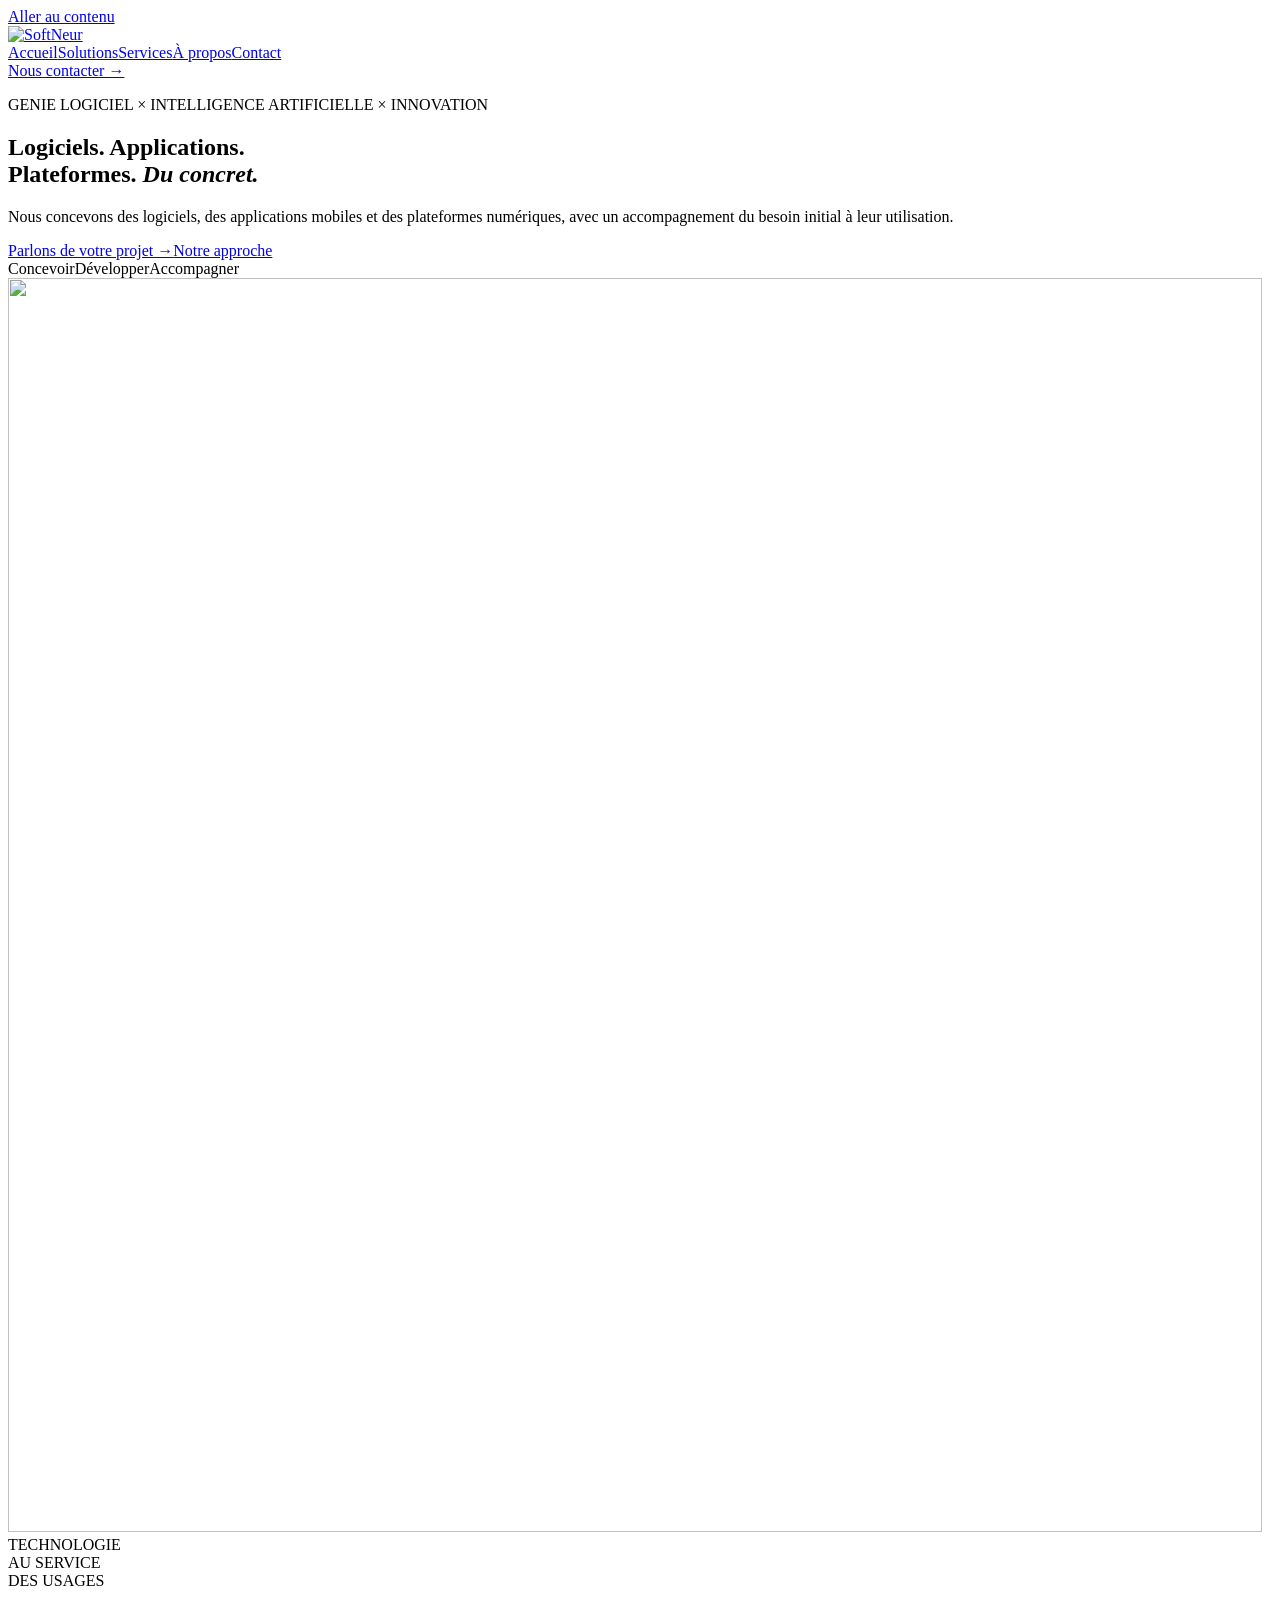
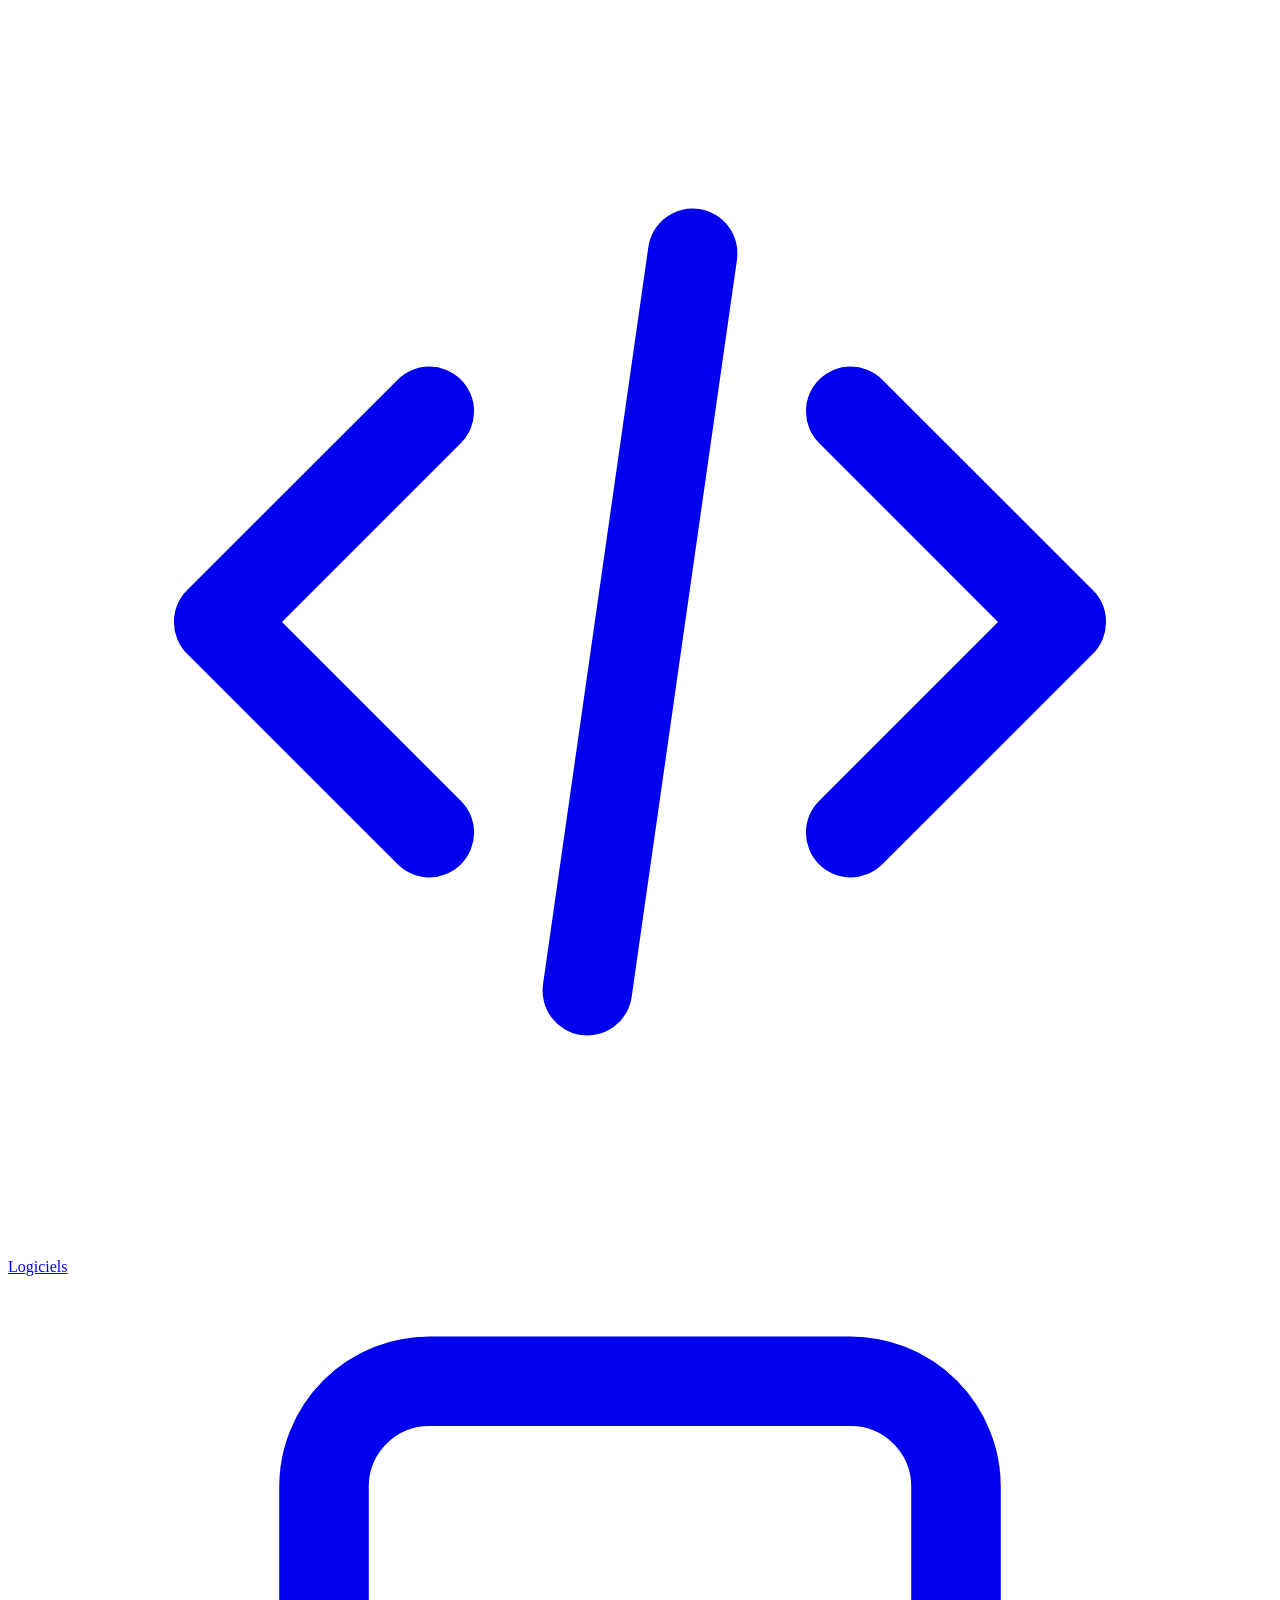
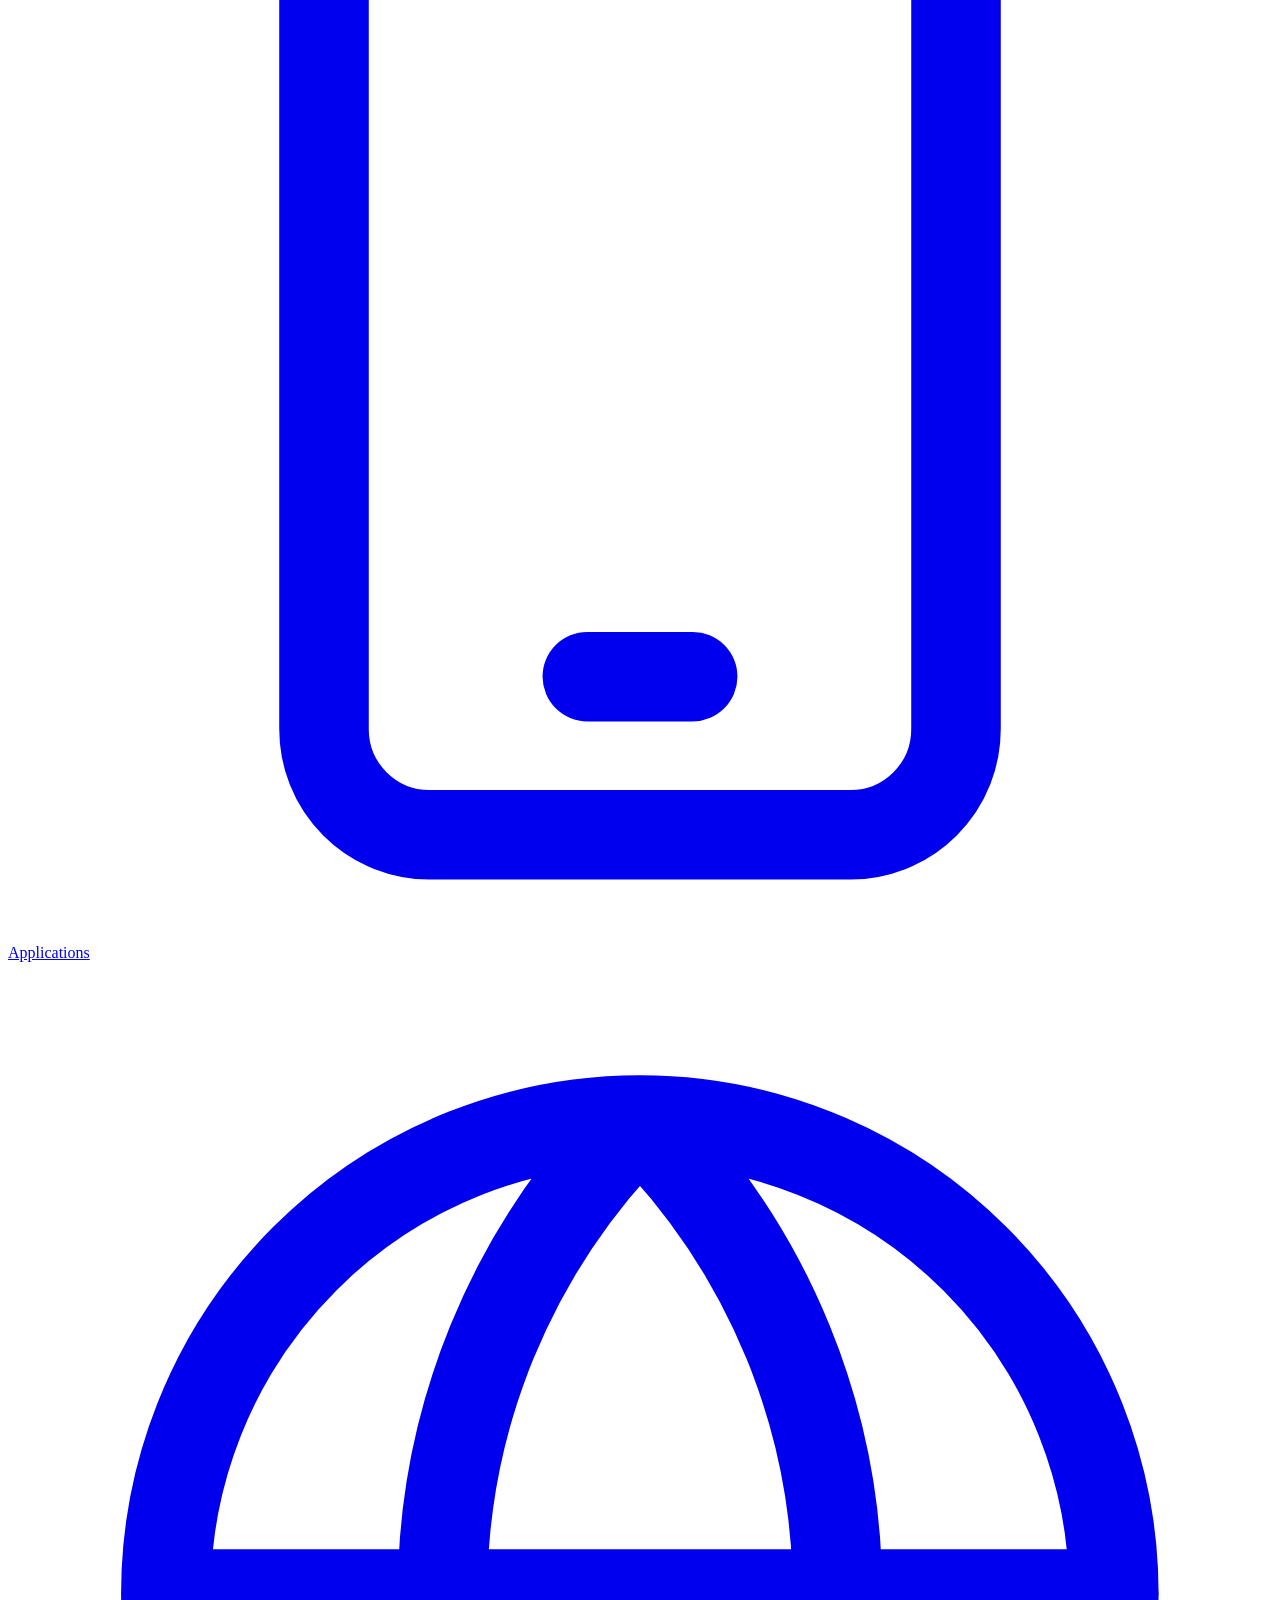
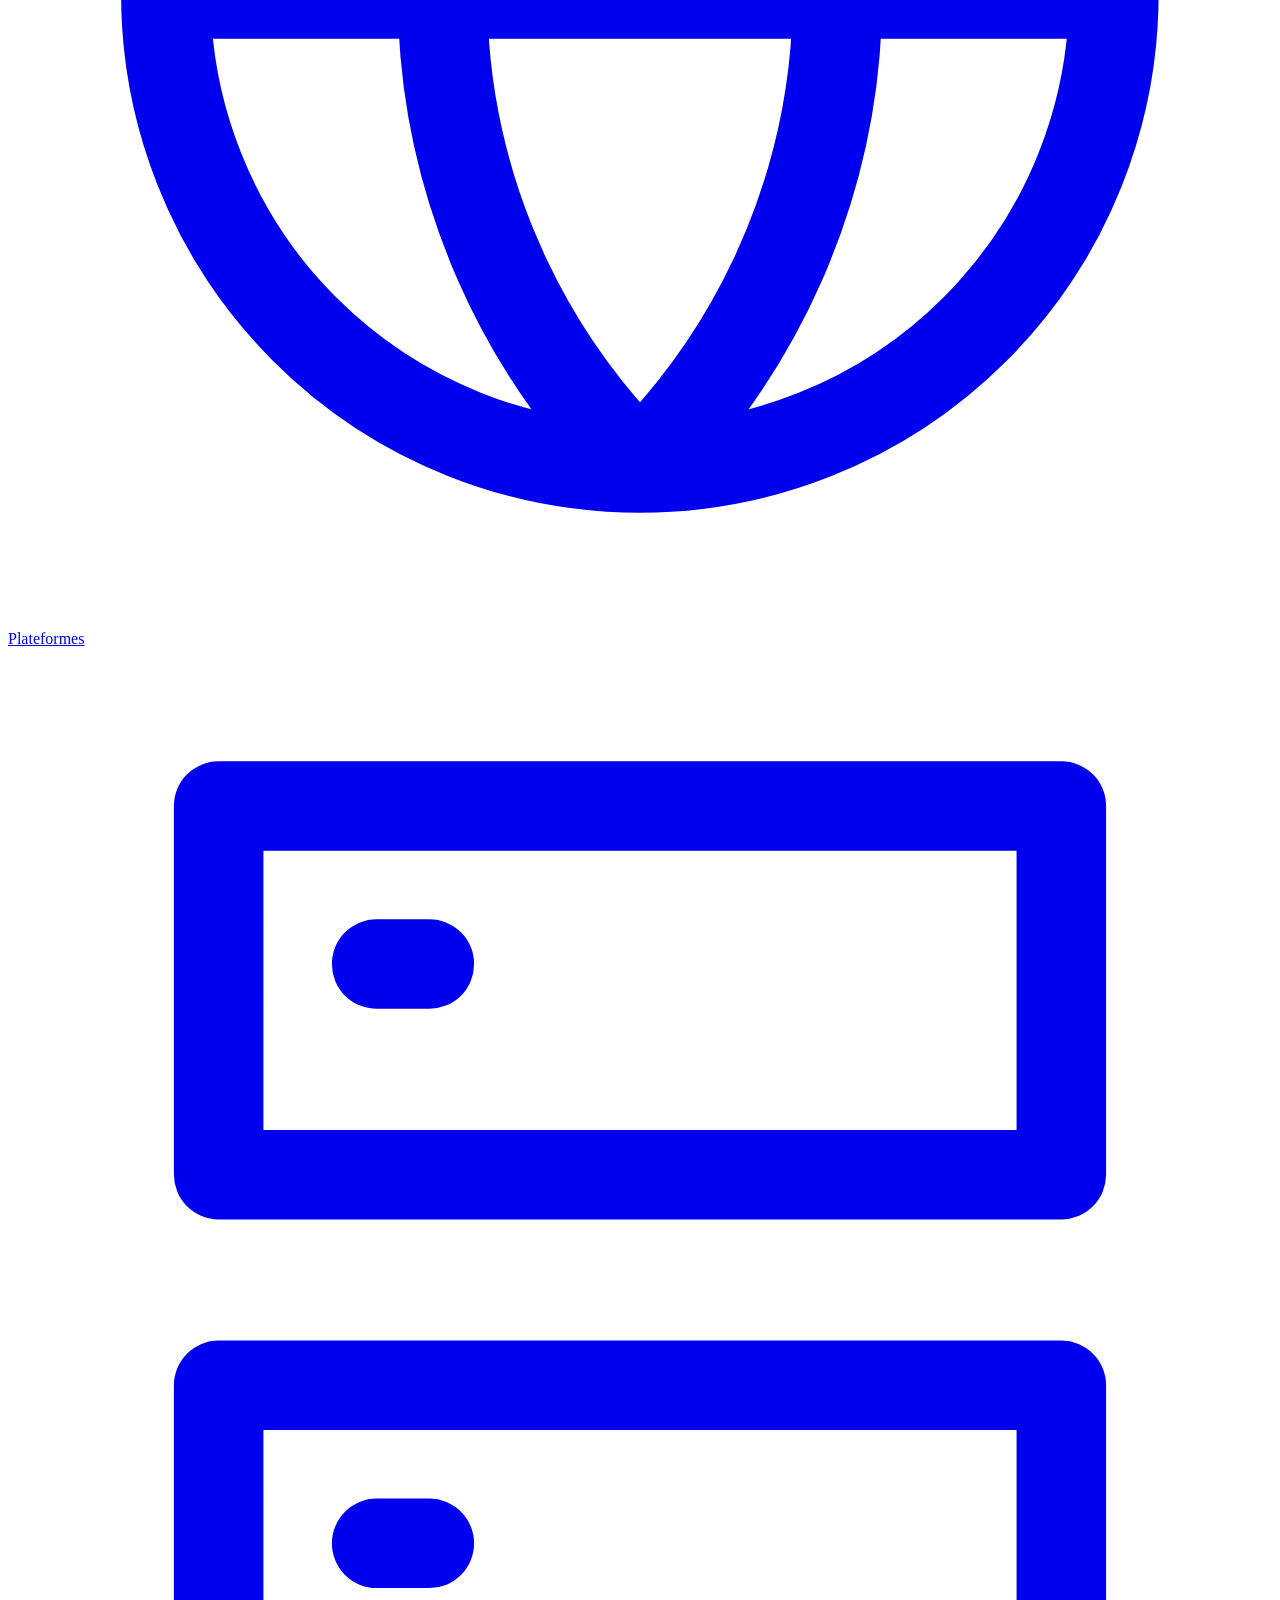
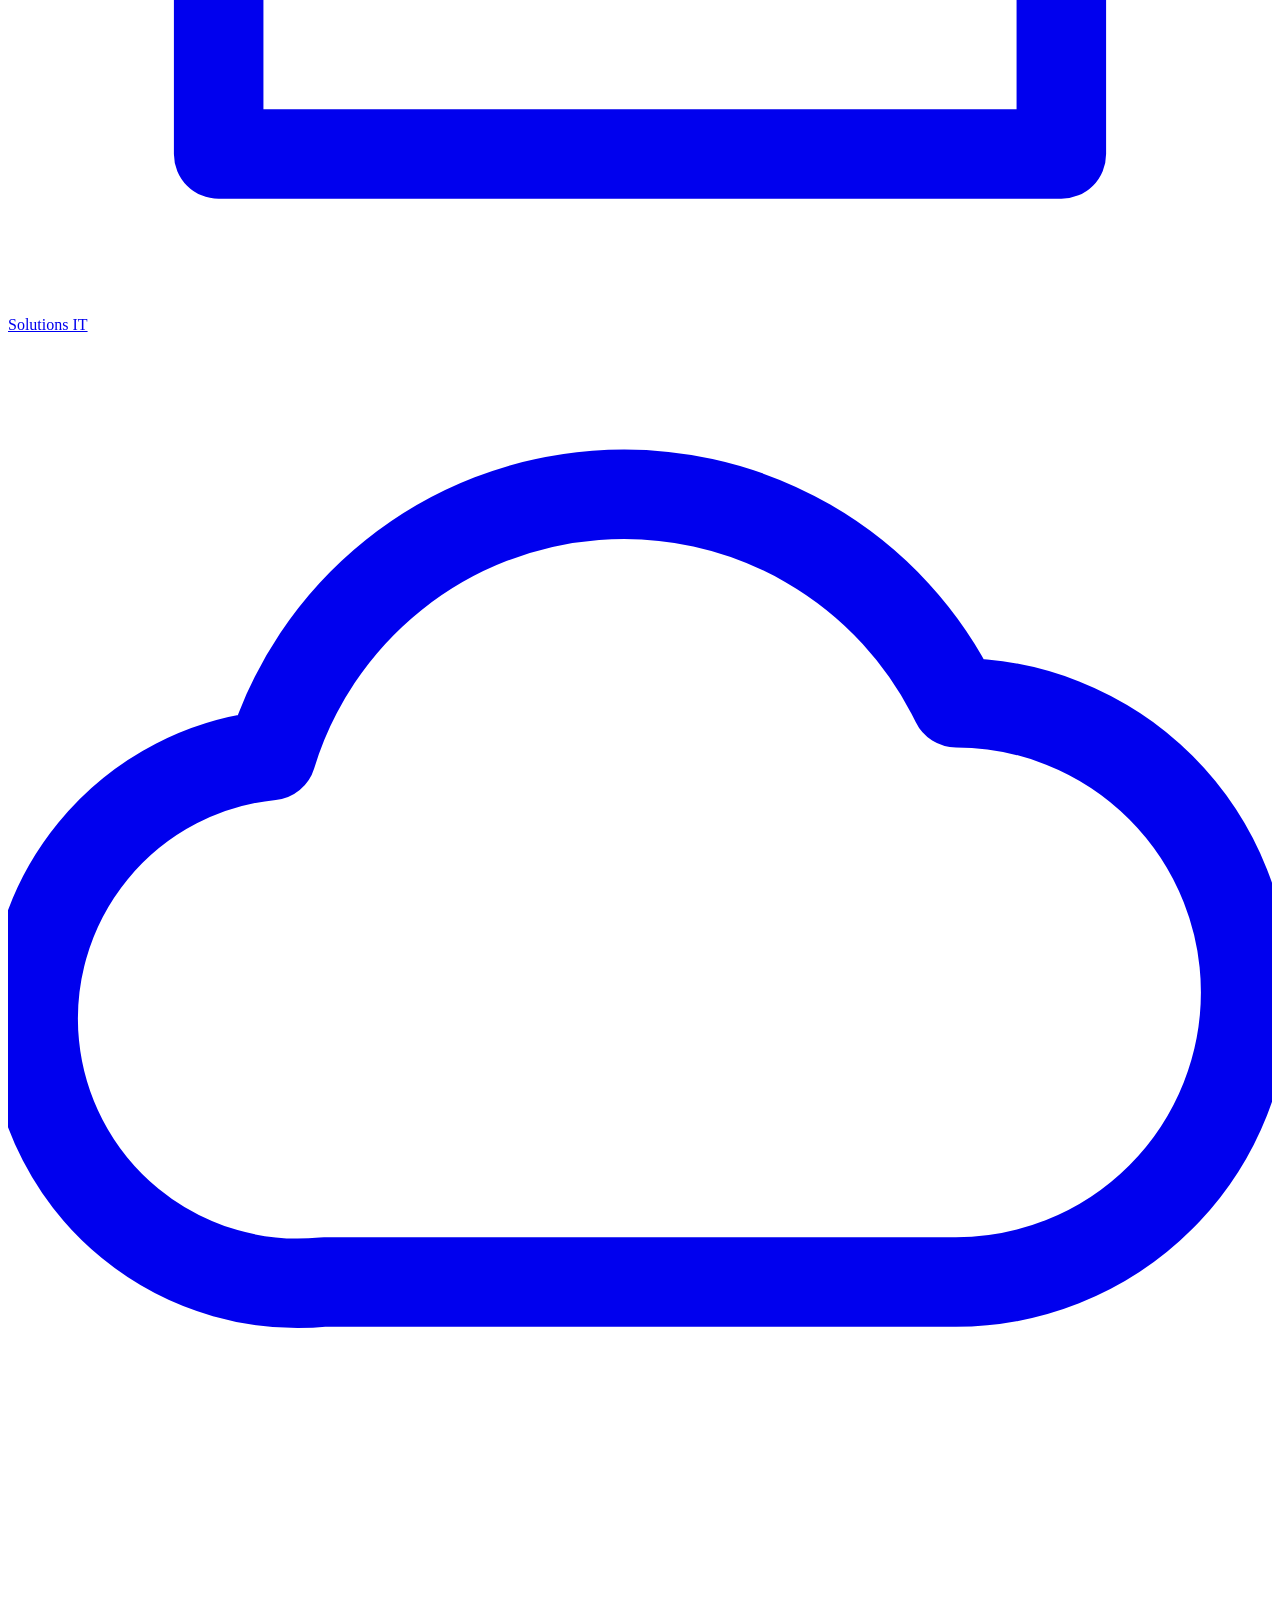
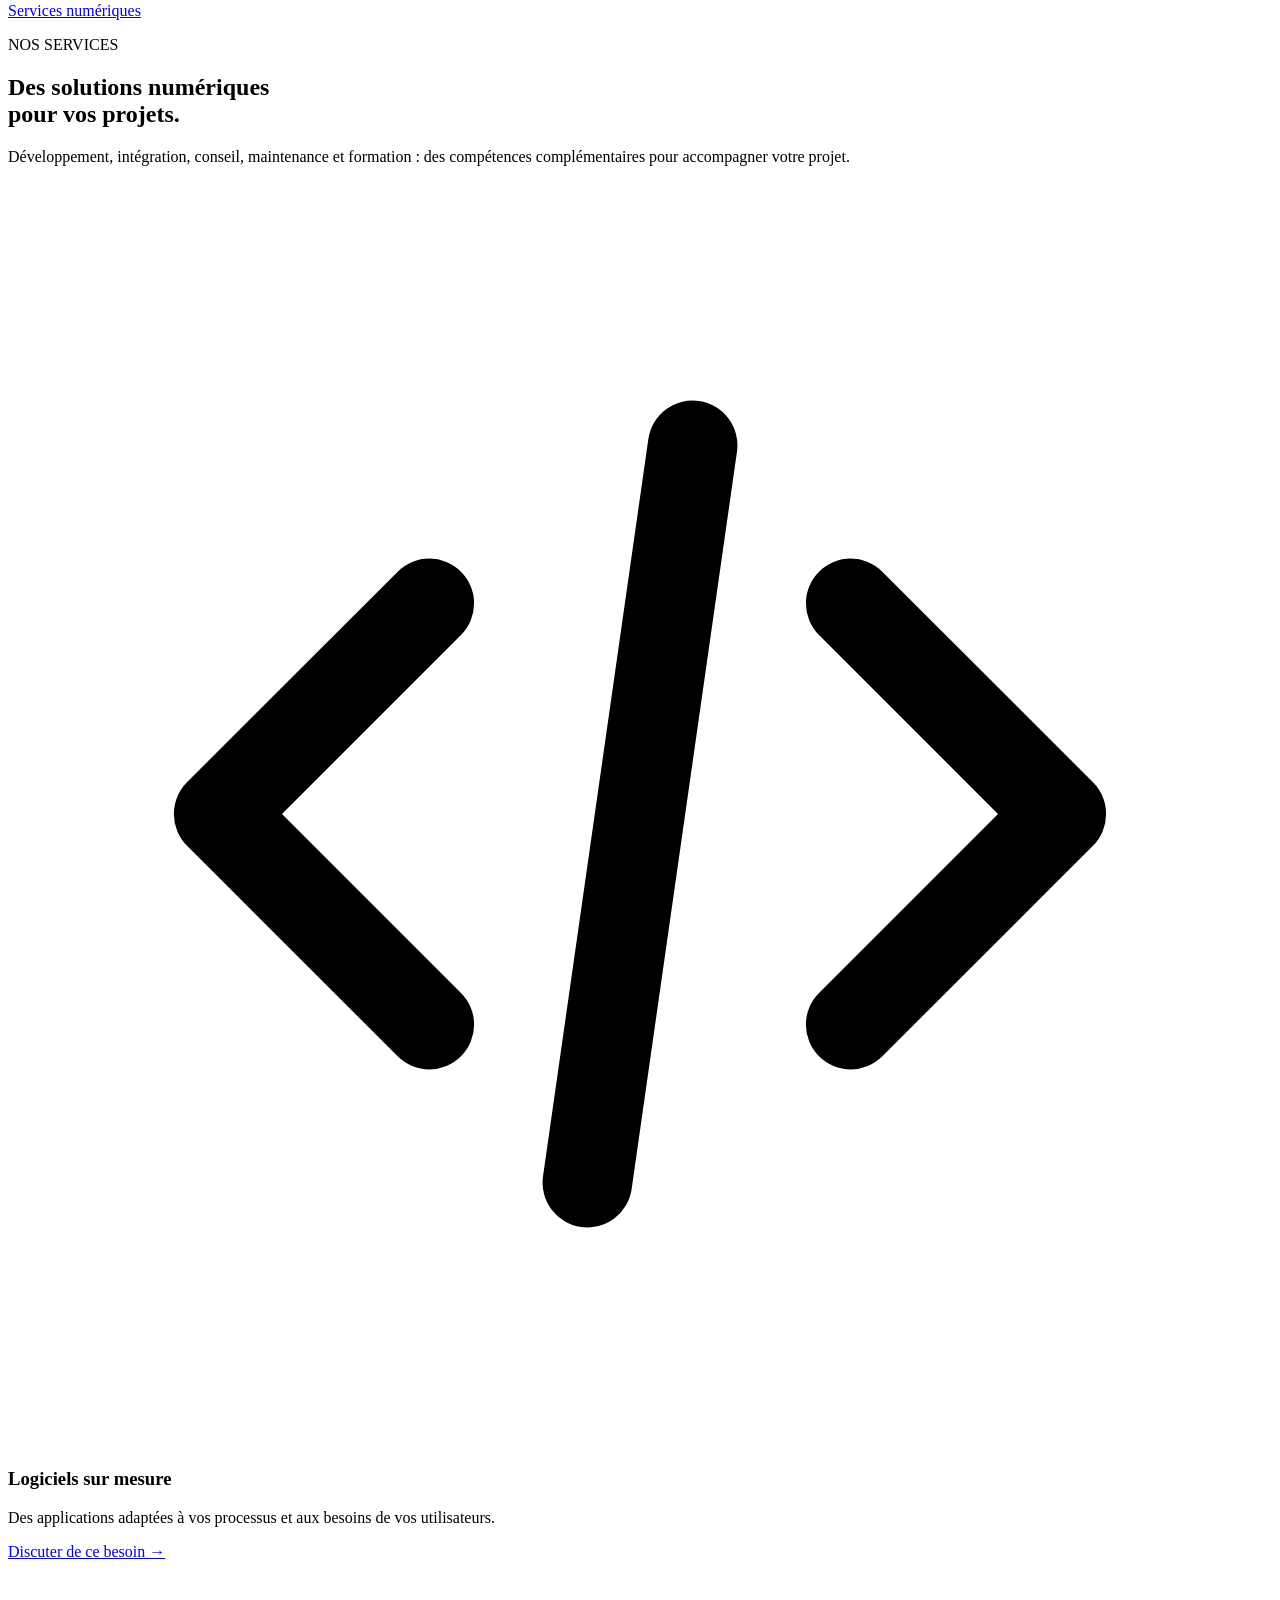
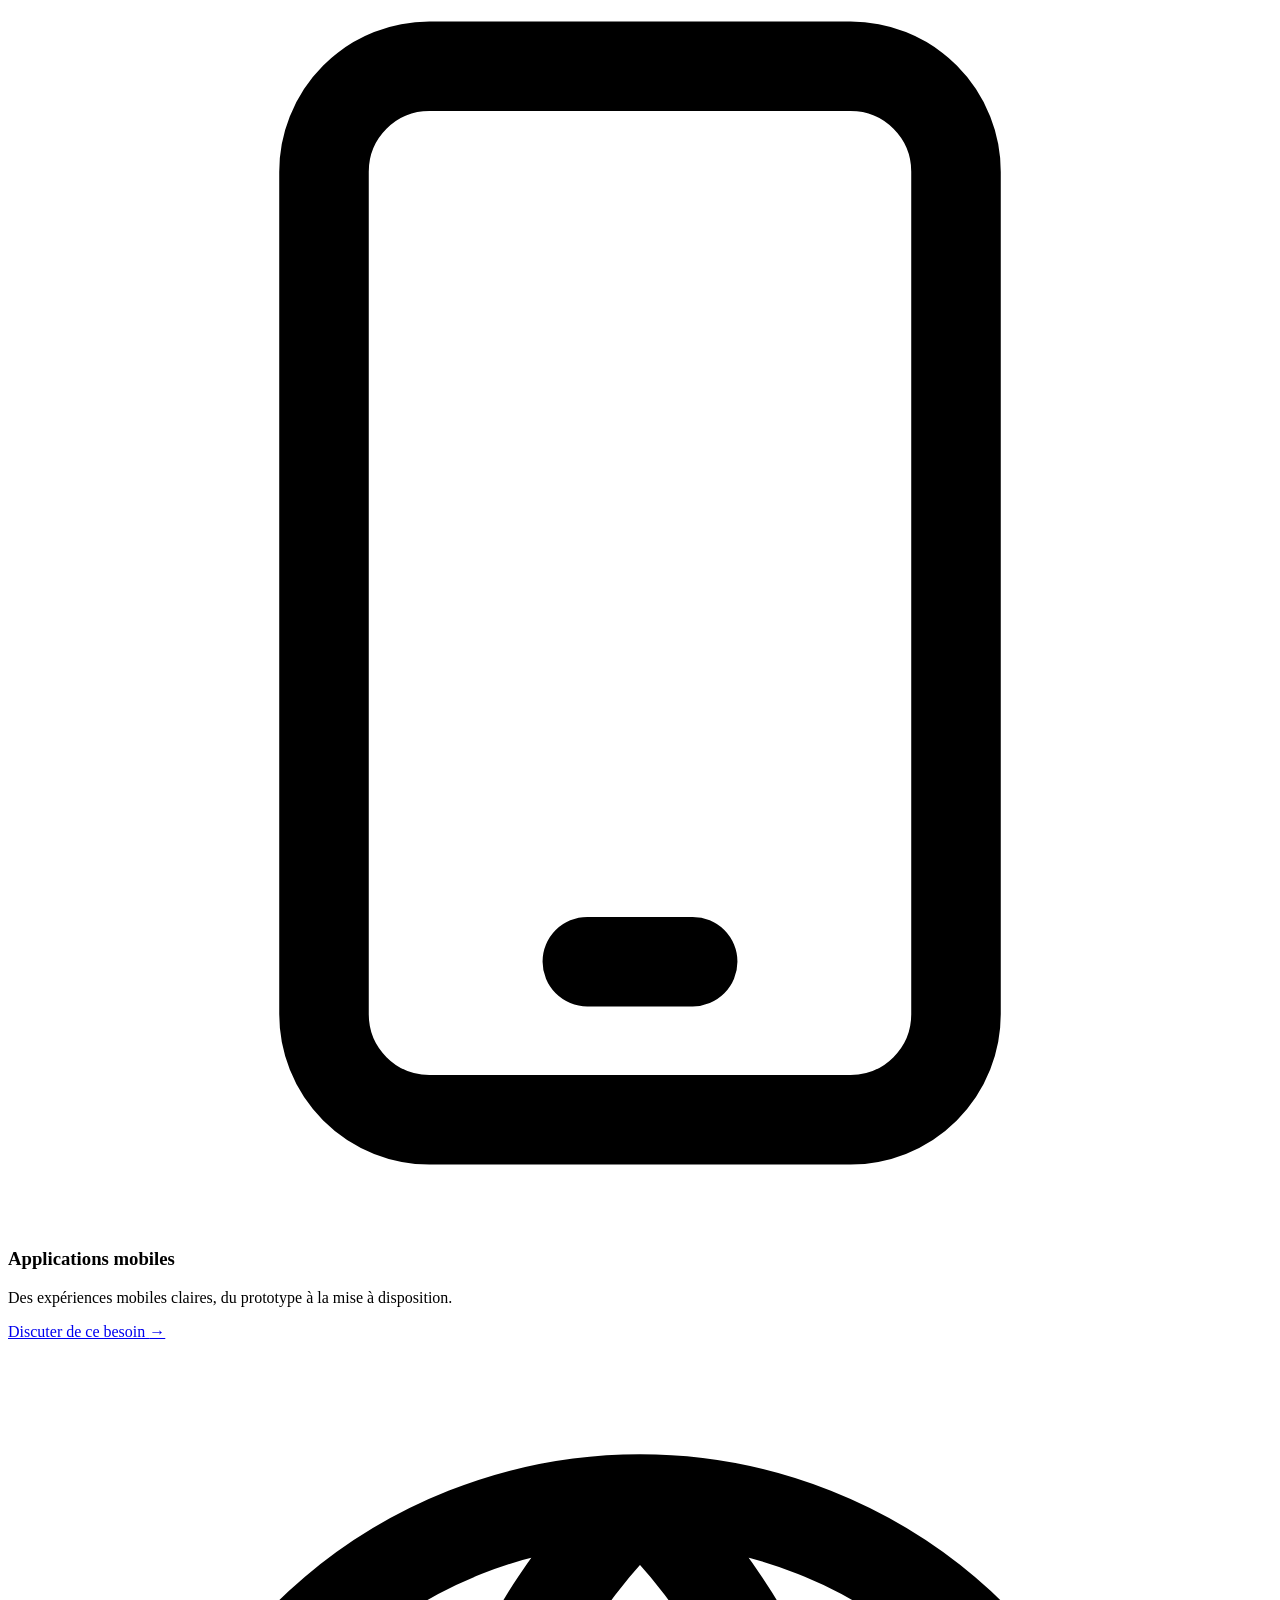
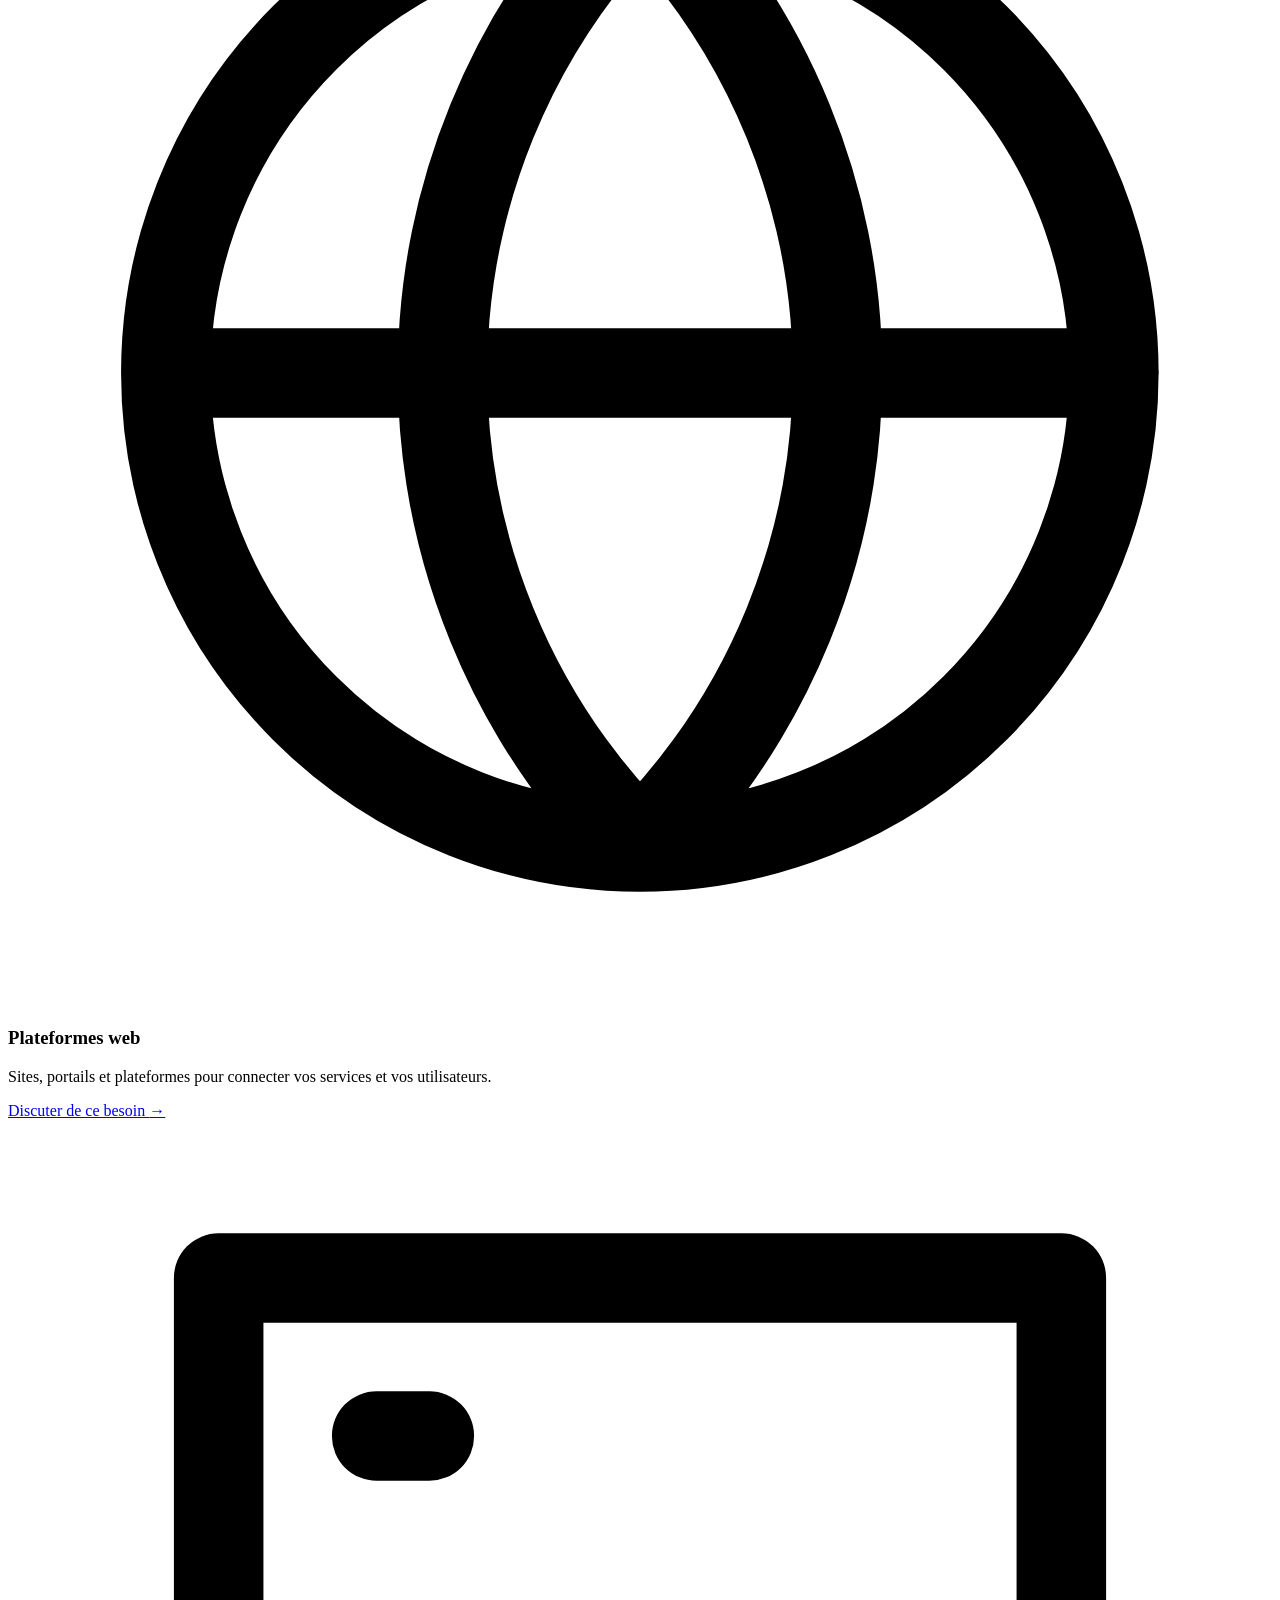
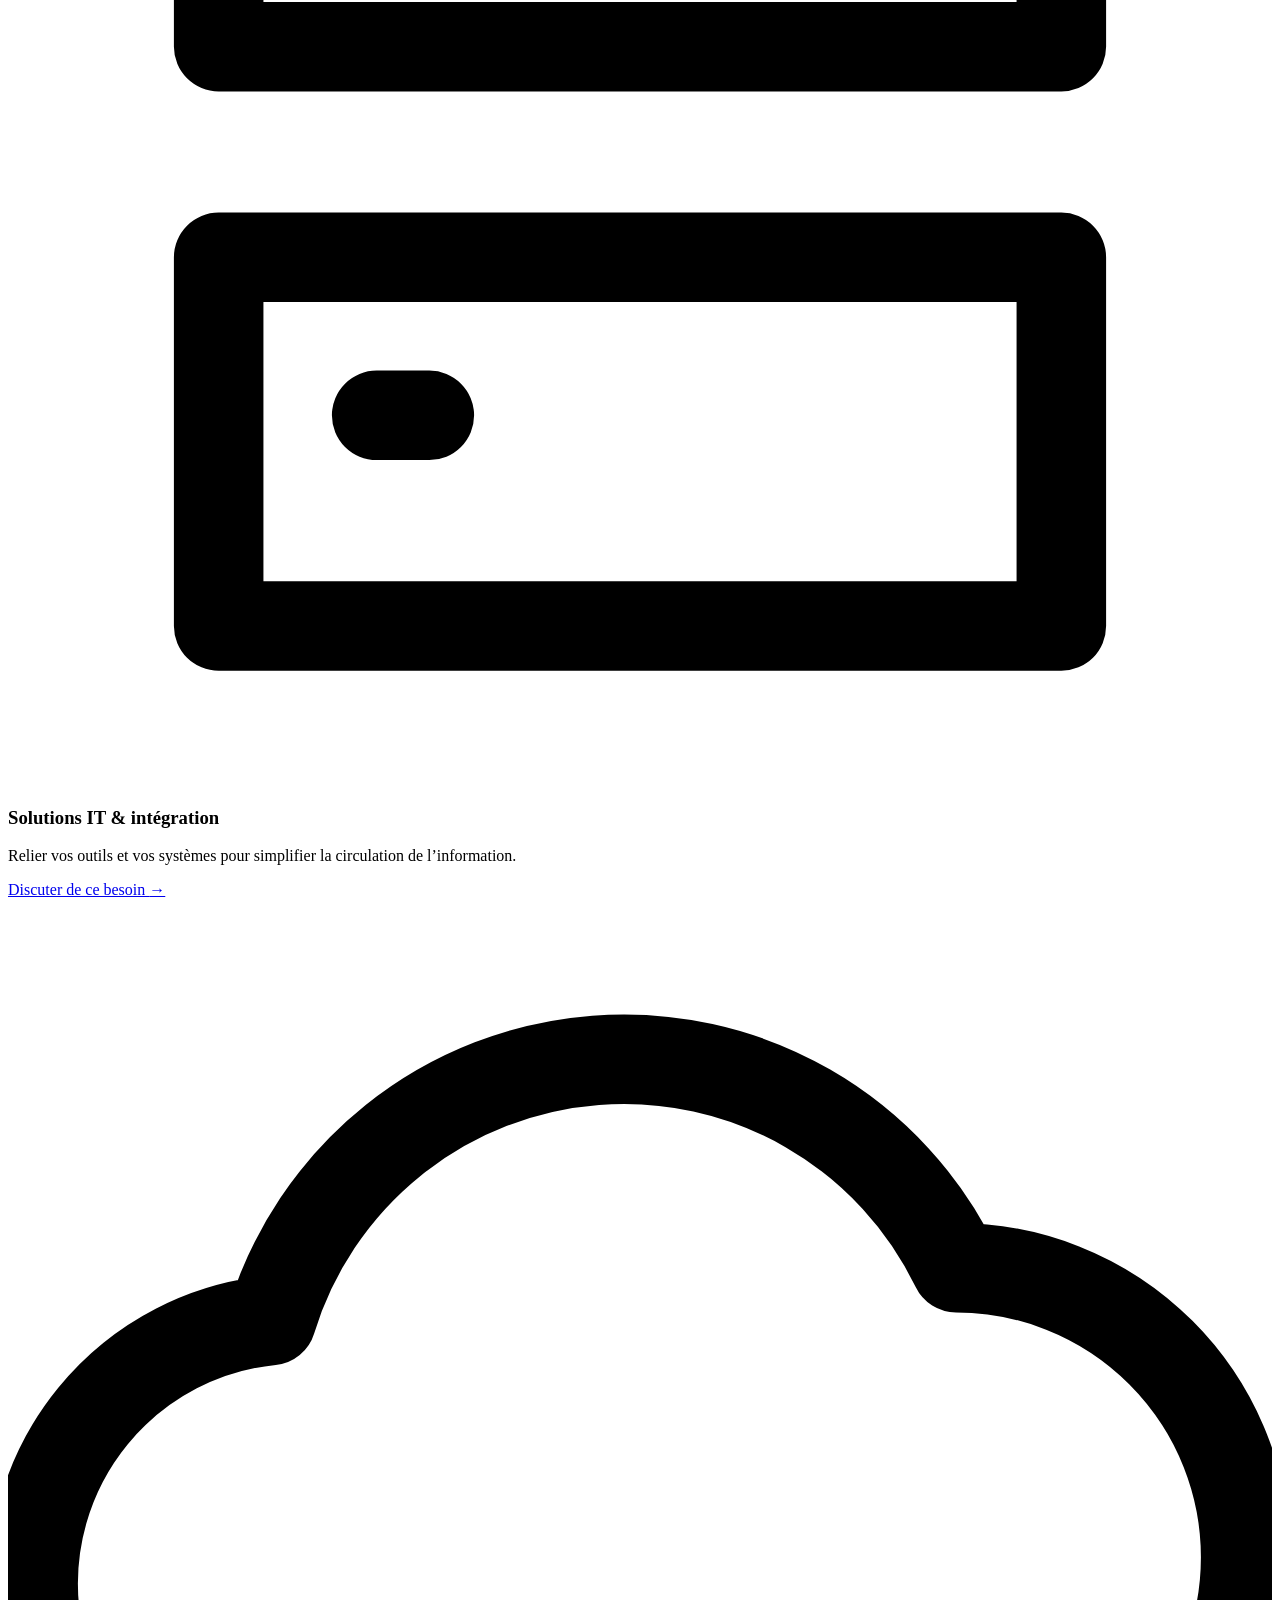
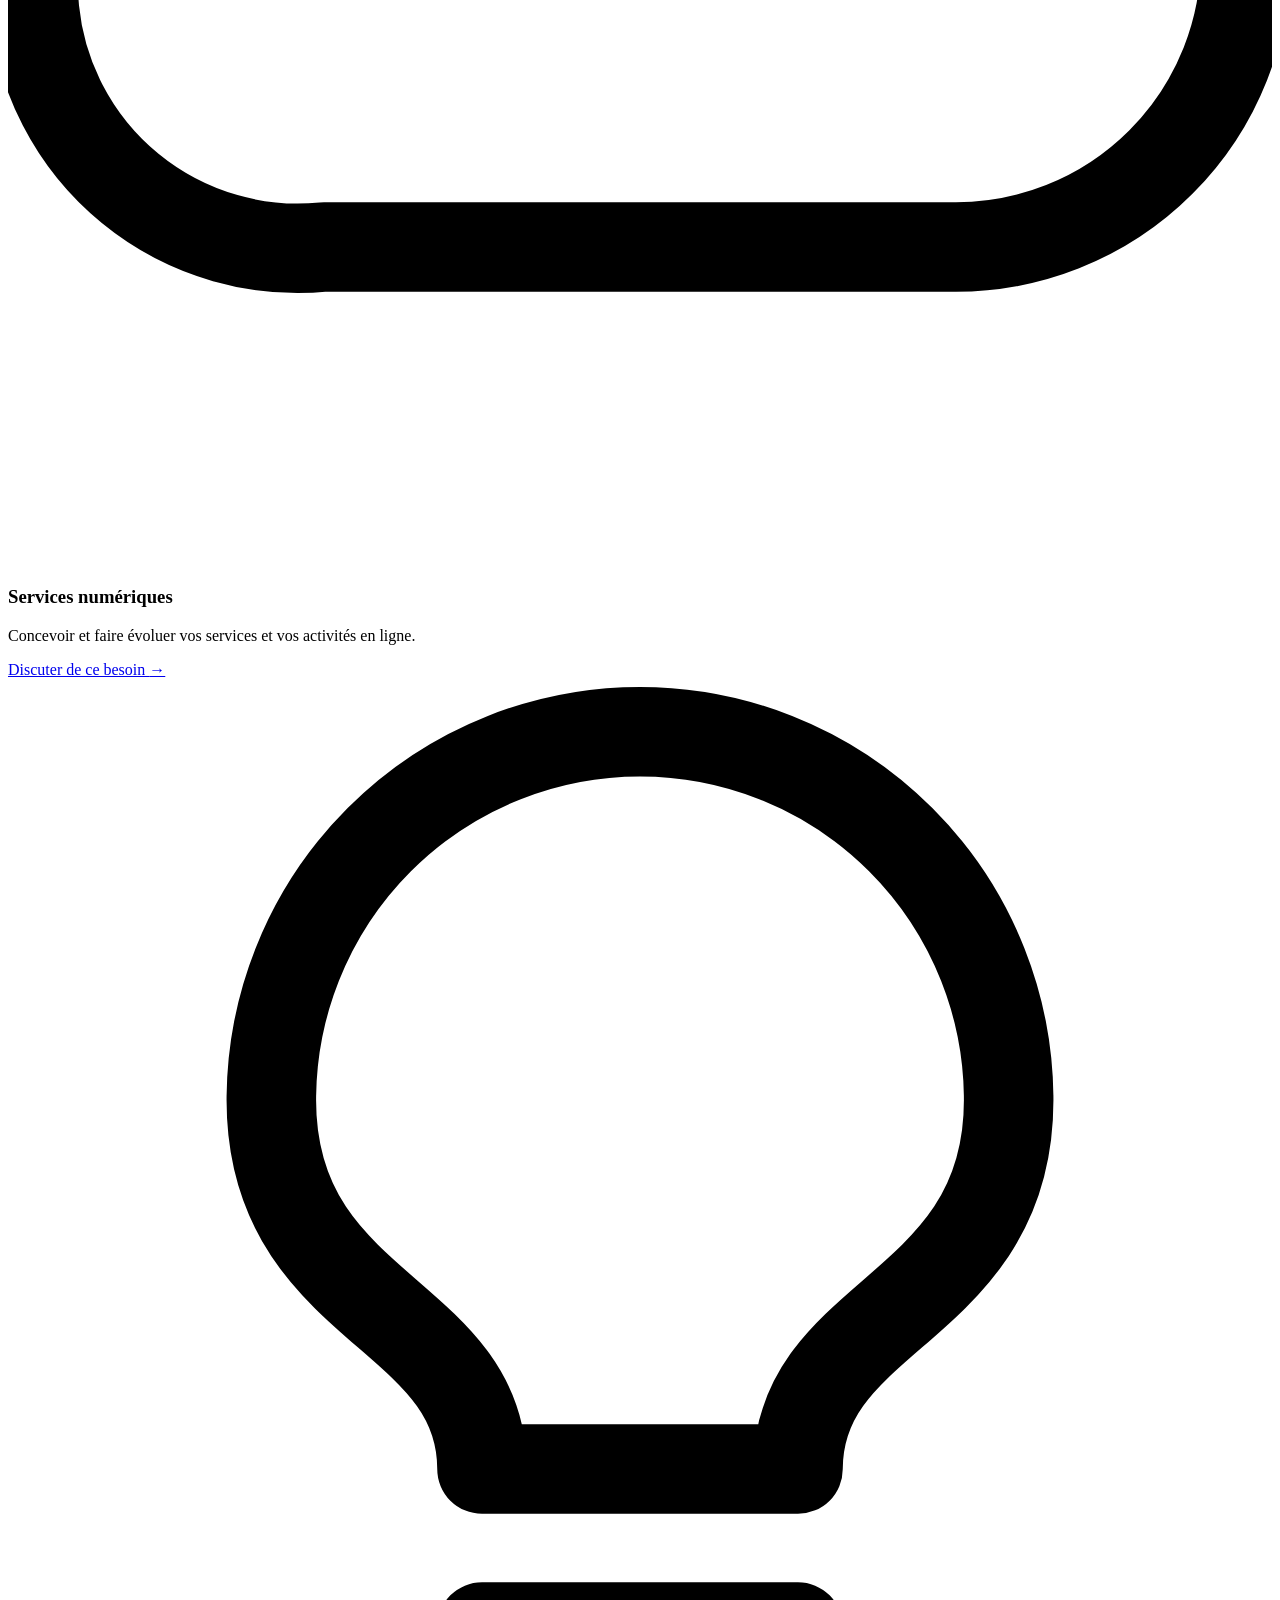
==== site/index.html @ c1e6b059 "feat: prepare SoftNeur static website for GitHub Pages" ====
<!doctype html><html lang="fr"><head><meta charset="utf-8"><meta name="viewport" content="width=device-width,initial-scale=1"><title>Accueil — SoftNeur</title><meta name="description" content="SoftNeur : logiciels, applications, solutions numériques et intelligence artificielle. Accueil."><meta name="theme-color" content="#071b4b"><link rel="stylesheet" href="assets/site.css"><link rel="stylesheet" href="assets/multipage.css"><script src="assets/contact.js" defer></script><link rel="stylesheet" href="assets/mockup.css"><link rel="stylesheet" href="assets/brand-motifs.css"></head><body><a class="skip" href="#contenu">Aller au contenu</a><header class="header wrap"><a href="index.html" aria-label="SoftNeur, accueil"><img class="logo" src="assets/softneur.svg" width="198" height="64" alt="SoftNeur"></a><nav aria-label="Navigation principale"><a href="index.html" aria-current="page">Accueil</a><a href="solutions.html">Solutions</a><a href="services.html">Services</a><a href="a-propos.html">À propos</a><a href="contact.html">Contact</a></nav><a class="button" href="contact.html#message">Nous contacter →</a></header><main id="contenu"><section class="masthead "><div class="wrap mast-grid"><div><p class="eyebrow">GENIE LOGICIEL × INTELLIGENCE ARTIFICIELLE × INNOVATION</p><h1>Logiciels. Applications.<br>Plateformes. <em>Du concret.</em></h1><p class="intro">Nous concevons des logiciels, des applications mobiles et des plateformes numériques, avec un accompagnement du besoin initial à leur utilisation.</p><div class="actions"><a class="button" href="contact.html#message">Parlons de votre projet →</a><a class="outline-button" href="services.html#approche">Notre approche</a></div><div class="hero-disciplines"><span>Concevoir</span><span>Développer</span><span>Accompagner</span></div></div><div class="mast-art"><img src="assets/softneur-laptop.png" alt="" width="1254" height="1254"><span>TECHNOLOGIE<br>AU SERVICE<br>DES USAGES</span></div></div></section><div class="wrap capability-strip"><a href="services.html"><span class="service-icon" aria-hidden="true"><svg viewBox="0 0 24 24" fill="none" stroke="currentColor" stroke-width="1.7" stroke-linecap="round" stroke-linejoin="round"><path d="M8 8 4 12l4 4m8-8 4 4-4 4m-3-11-2 14"/></svg></span><span>Logiciels</span></a><a href="services.html"><span class="service-icon" aria-hidden="true"><svg viewBox="0 0 24 24" fill="none" stroke="currentColor" stroke-width="1.7" stroke-linecap="round" stroke-linejoin="round"><path d="M8 2h8a2 2 0 0 1 2 2v16a2 2 0 0 1-2 2H8a2 2 0 0 1-2-2V4a2 2 0 0 1 2-2m3 17h2"/></svg></span><span>Applications</span></a><a href="services.html"><span class="service-icon" aria-hidden="true"><svg viewBox="0 0 24 24" fill="none" stroke="currentColor" stroke-width="1.7" stroke-linecap="round" stroke-linejoin="round"><path d="M3 12h18M12 3a9 9 0 1 0 0 18 9 9 0 0 0 0-18m0 0c-5 5-5 13 0 18m0-18c5 5 5 13 0 18"/></svg></span><span>Plateformes</span></a><a href="services.html"><span class="service-icon" aria-hidden="true"><svg viewBox="0 0 24 24" fill="none" stroke="currentColor" stroke-width="1.7" stroke-linecap="round" stroke-linejoin="round"><path d="M4 3h16v7H4zm0 11h16v7H4zM7 6h1m-1 11h1"/></svg></span><span>Solutions IT</span></a><a href="services.html"><span class="service-icon" aria-hidden="true"><svg viewBox="0 0 24 24" fill="none" stroke="currentColor" stroke-width="1.7" stroke-linecap="round" stroke-linejoin="round"><path d="M6 18a5 5 0 0 1-1-10 7 7 0 0 1 13-1 5.5 5.5 0 0 1 0 11Z"/></svg></span><span>Services numériques</span></a></div><section class="wrap section"><div class="section-title"><div><p class="eyebrow">NOS SERVICES</p><h2>Des solutions numériques<br>pour vos projets.</h2></div><p>Développement, intégration, conseil, maintenance et formation : des compétences complémentaires pour accompagner votre projet.</p></div><div class="service-grid"><article class="service-card"><span class="service-icon" aria-hidden="true"><svg viewBox="0 0 24 24" fill="none" stroke="currentColor" stroke-width="1.7" stroke-linecap="round" stroke-linejoin="round"><path d="M8 8 4 12l4 4m8-8 4 4-4 4m-3-11-2 14"/></svg></span><div><h3>Logiciels sur mesure</h3><p>Des applications adaptées à vos processus et aux besoins de vos utilisateurs.</p><a href="contact.html?service=code#message">Discuter de ce besoin <span aria-hidden="true">→</span></a></div></article><article class="service-card"><span class="service-icon" aria-hidden="true"><svg viewBox="0 0 24 24" fill="none" stroke="currentColor" stroke-width="1.7" stroke-linecap="round" stroke-linejoin="round"><path d="M8 2h8a2 2 0 0 1 2 2v16a2 2 0 0 1-2 2H8a2 2 0 0 1-2-2V4a2 2 0 0 1 2-2m3 17h2"/></svg></span><div><h3>Applications mobiles</h3><p>Des expériences mobiles claires, du prototype à la mise à disposition.</p><a href="contact.html?service=mobile#message">Discuter de ce besoin <span aria-hidden="true">→</span></a></div></article><article class="service-card"><span class="service-icon" aria-hidden="true"><svg viewBox="0 0 24 24" fill="none" stroke="currentColor" stroke-width="1.7" stroke-linecap="round" stroke-linejoin="round"><path d="M3 12h18M12 3a9 9 0 1 0 0 18 9 9 0 0 0 0-18m0 0c-5 5-5 13 0 18m0-18c5 5 5 13 0 18"/></svg></span><div><h3>Plateformes web</h3><p>Sites, portails et plateformes pour connecter vos services et vos utilisateurs.</p><a href="contact.html?service=web#message">Discuter de ce besoin <span aria-hidden="true">→</span></a></div></article><article class="service-card"><span class="service-icon" aria-hidden="true"><svg viewBox="0 0 24 24" fill="none" stroke="currentColor" stroke-width="1.7" stroke-linecap="round" stroke-linejoin="round"><path d="M4 3h16v7H4zm0 11h16v7H4zM7 6h1m-1 11h1"/></svg></span><div><h3>Solutions IT & intégration</h3><p>Relier vos outils et vos systèmes pour simplifier la circulation de l’information.</p><a href="contact.html?service=systems#message">Discuter de ce besoin <span aria-hidden="true">→</span></a></div></article><article class="service-card"><span class="service-icon" aria-hidden="true"><svg viewBox="0 0 24 24" fill="none" stroke="currentColor" stroke-width="1.7" stroke-linecap="round" stroke-linejoin="round"><path d="M6 18a5 5 0 0 1-1-10 7 7 0 0 1 13-1 5.5 5.5 0 0 1 0 11Z"/></svg></span><div><h3>Services numériques</h3><p>Concevoir et faire évoluer vos services et vos activités en ligne.</p><a href="contact.html?service=cloud#message">Discuter de ce besoin <span aria-hidden="true">→</span></a></div></article><article class="service-card"><span class="service-icon" aria-hidden="true"><svg viewBox="0 0 24 24" fill="none" stroke="currentColor" stroke-width="1.7" stroke-linecap="round" stroke-linejoin="round"><path d="M9 18h6m-6 3h6m-6-6c0-3-4-3-4-7a7 7 0 0 1 14 0c0 4-4 4-4 7Z"/></svg></span><div><h3>Conseil & stratégie</h3><p>Clarifier vos objectifs, vos priorités et les choix techniques de votre projet.</p><a href="contact.html?service=idea#message">Discuter de ce besoin <span aria-hidden="true">→</span></a></div></article><article class="service-card"><span class="service-icon" aria-hidden="true"><svg viewBox="0 0 24 24" fill="none" stroke="currentColor" stroke-width="1.7" stroke-linecap="round" stroke-linejoin="round"><path d="M12 3v3m0 12v3M3 12h3m12 0h3M5 5l2 2m10 10 2 2M5 19l2-2M17 7l2-2M12 7a5 5 0 1 0 0 10 5 5 0 0 0 0-10m0 3a2 2 0 1 0 0 4 2 2 0 0 0 0-4"/></svg></span><div><h3>Maintenance & support</h3><p>Accompagner le fonctionnement, la correction et l’évolution de vos applications.</p><a href="contact.html?service=support#message">Discuter de ce besoin <span aria-hidden="true">→</span></a></div></article><article class="service-card"><span class="service-icon" aria-hidden="true"><svg viewBox="0 0 24 24" fill="none" stroke="currentColor" stroke-width="1.7" stroke-linecap="round" stroke-linejoin="round"><path d="M2 8l10-5 10 5-10 5ZM6 10v7c4 3 8 3 12 0v-7m4-2v9"/></svg></span><div><h3>Formation</h3><p>Aider vos équipes à prendre en main les outils et à développer leurs compétences.</p><a href="contact.html?service=training#message">Discuter de ce besoin <span aria-hidden="true">→</span></a></div></article></div></section><section class="pale" id="approche"><div class="wrap section"><div class="section-title"><div><p class="eyebrow">NOTRE APPROCHE</p><h2>De l’idée à l’usage.</h2></div><p></p></div><ol class="process"><li><b>01</b><h3>Comprendre</h3><p>Échanger sur vos besoins et vos contraintes.</p></li><li><b>02</b><h3>Concevoir</h3><p>Définir les parcours et la solution.</p></li><li><b>03</b><h3>Développer</h3><p>Construire et vérifier les fonctionnalités.</p></li><li><b>04</b><h3>Déployer</h3><p>Préparer la mise à disposition.</p></li><li><b>05</b><h3>Accompagner</h3><p>Suivre les usages et les évolutions.</p></li><li><b>06</b><h3>Transmettre</h3><p>Faciliter la prise en main.</p></li></ol></div></section><section class="wrap product-showcase"><div><p class="eyebrow">UN PRODUIT SOFTNEUR · ÉDUCATION</p><h2>DeepAMC</h2><h3>AMC sur Mobile</h3><p>Une solution pour accompagner les enseignants dans la correction de copies et prolonger leur travail avec Auto Multiple Choice.</p><a class="button" href="https://deepamc.app/">Découvrir DeepAMC ↗</a></div><div class="product-steps"><article><b>01</b><div><h3>Numériser</h3><p>Capturer les feuilles de réponses ou importer des documents déjà scannés.</p></div></article><article><b>02</b><div><h3>Vérifier et corriger</h3><p>Examiner les réponses et les ambiguïtés, puis retrouver les copies annotées.</p></div></article><article><b>03</b><div><h3>Échanger avec AMC</h3><p>Préparer les sujets et transférer les résultats avec DeepAMC Desktop.</p></div></article></div></section></main><section class="wrap closing"><div><p class="eyebrow">DONNONS FORME À VOTRE PROJET</p><h2>Vos idées. Des solutions concrètes.</h2></div><a class="button" href="contact.html#message">Parlons-en →</a></section><footer class="wrap footer"><a href="index.html"><img class="logo" src="assets/softneur.svg" width="160" height="52" alt="SoftNeur"></a><a href="mailto:softneur.wedra@gmail.com">softneur.wedra@gmail.com</a><a href="tel:+22674394847">+226 74 39 48 47</a><p>© SoftNeur · Where Software Meets Intelligence.</p></footer></body></html>
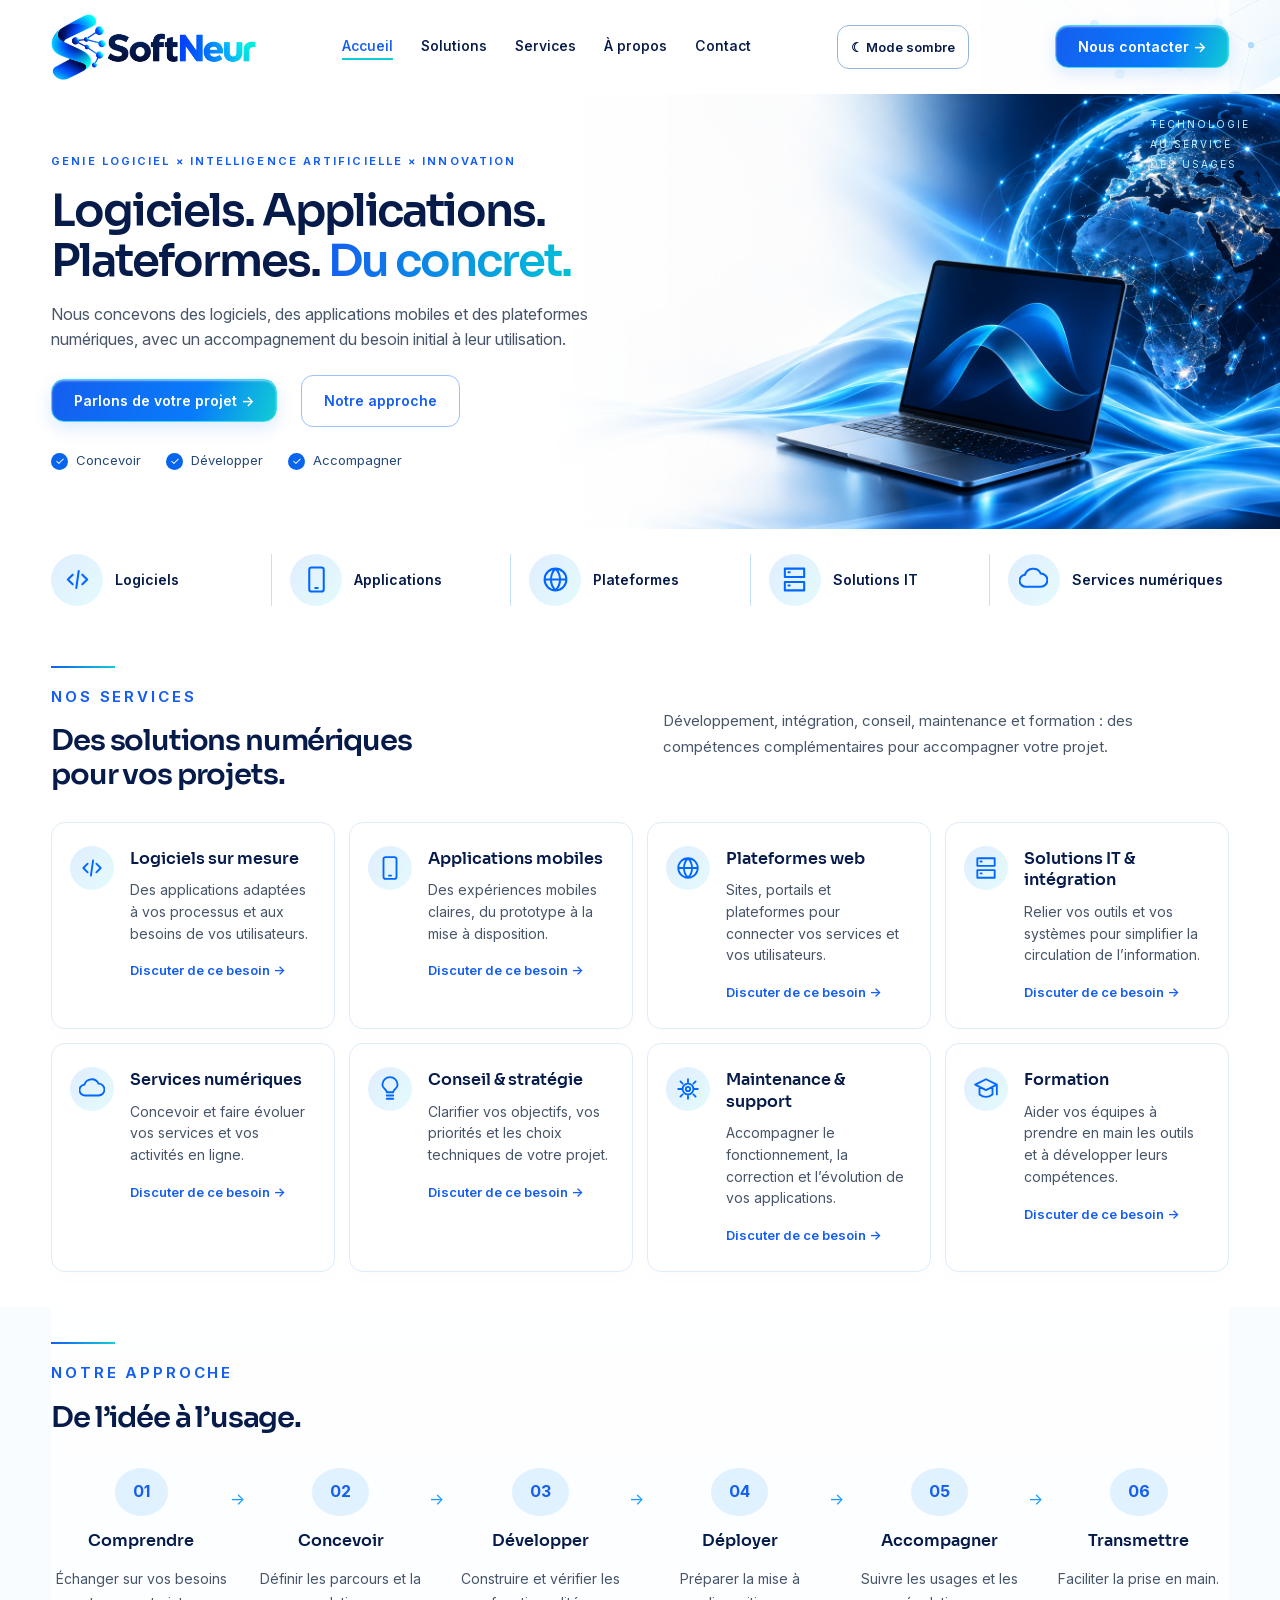
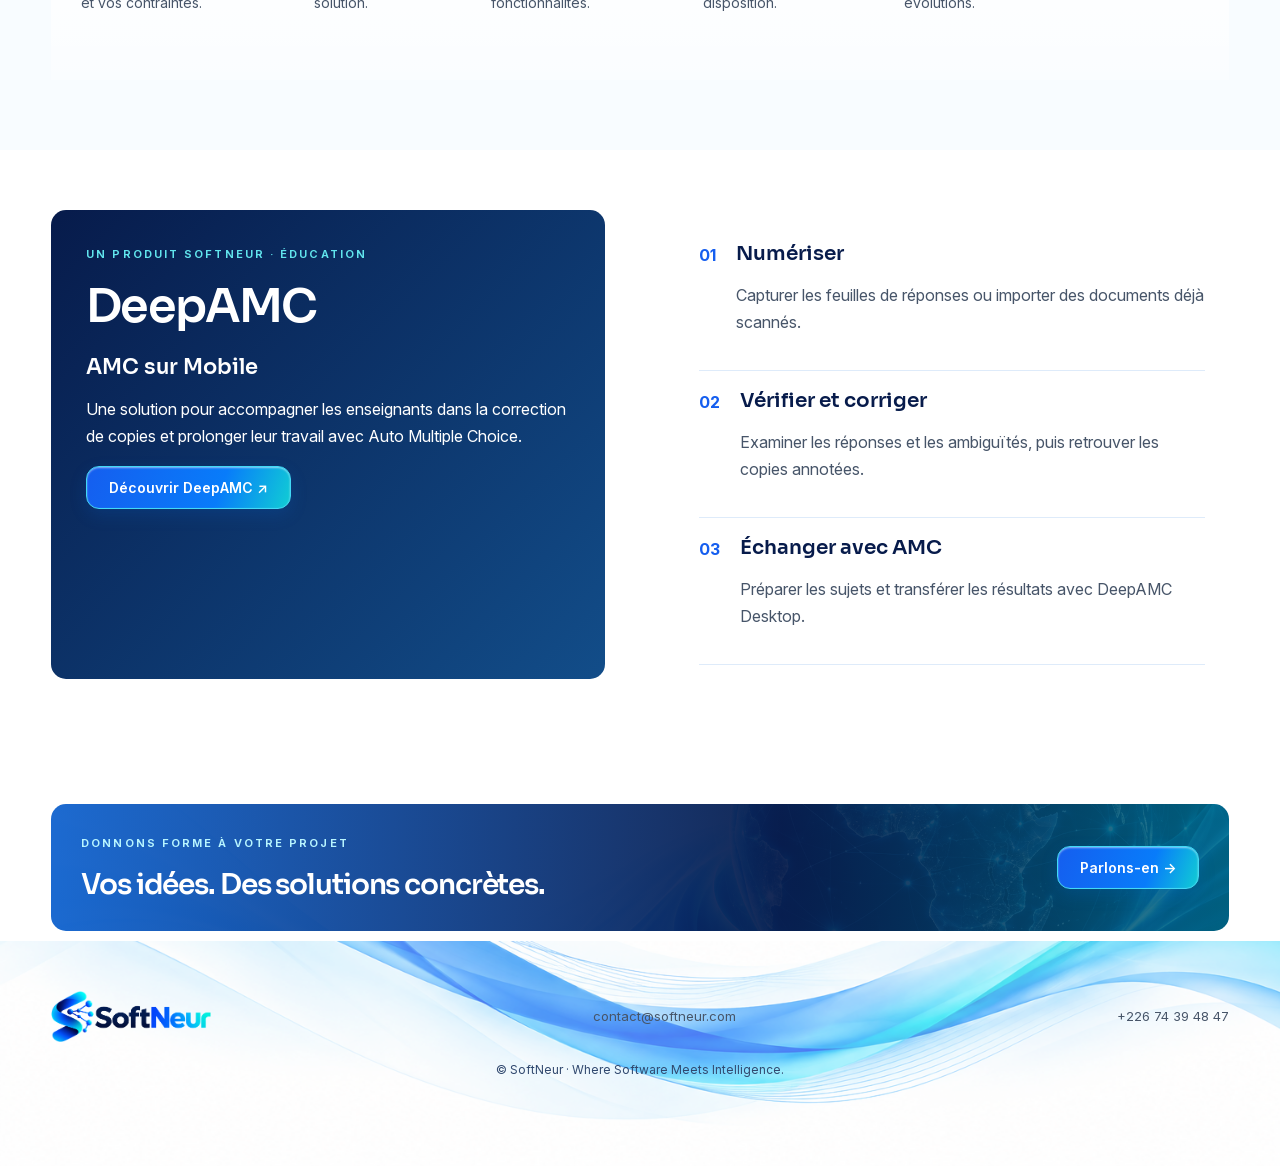
==== commit a7ce2d08: "Add light and dark themes and professional contact address" ====
--- a/site/index.html
+++ b/site/index.html
@@ -1 +1 @@
-<!doctype html><html lang="fr"><head><meta charset="utf-8"><meta name="viewport" content="width=device-width,initial-scale=1"><title>Accueil — SoftNeur</title><meta name="description" content="SoftNeur : logiciels, applications, solutions numériques et intelligence artificielle. Accueil."><meta name="theme-color" content="#071b4b"><link rel="stylesheet" href="assets/site.css"><link rel="stylesheet" href="assets/multipage.css"><script src="assets/contact.js" defer></script><link rel="stylesheet" href="assets/mockup.css"><link rel="stylesheet" href="assets/brand-motifs.css"></head><body><a class="skip" href="#contenu">Aller au contenu</a><header class="header wrap"><a href="index.html" aria-label="SoftNeur, accueil"><img class="logo" src="assets/softneur.svg" width="198" height="64" alt="SoftNeur"></a><nav aria-label="Navigation principale"><a href="index.html" aria-current="page">Accueil</a><a href="solutions.html">Solutions</a><a href="services.html">Services</a><a href="a-propos.html">À propos</a><a href="contact.html">Contact</a></nav><a class="button" href="contact.html#message">Nous contacter →</a></header><main id="contenu"><section class="masthead "><div class="wrap mast-grid"><div><p class="eyebrow">GENIE LOGICIEL × INTELLIGENCE ARTIFICIELLE × INNOVATION</p><h1>Logiciels. Applications.<br>Plateformes. <em>Du concret.</em></h1><p class="intro">Nous concevons des logiciels, des applications mobiles et des plateformes numériques, avec un accompagnement du besoin initial à leur utilisation.</p><div class="actions"><a class="button" href="contact.html#message">Parlons de votre projet →</a><a class="outline-button" href="services.html#approche">Notre approche</a></div><div class="hero-disciplines"><span>Concevoir</span><span>Développer</span><span>Accompagner</span></div></div><div class="mast-art"><img src="assets/softneur-laptop.png" alt="" width="1254" height="1254"><span>TECHNOLOGIE<br>AU SERVICE<br>DES USAGES</span></div></div></section><div class="wrap capability-strip"><a href="services.html"><span class="service-icon" aria-hidden="true"><svg viewBox="0 0 24 24" fill="none" stroke="currentColor" stroke-width="1.7" stroke-linecap="round" stroke-linejoin="round"><path d="M8 8 4 12l4 4m8-8 4 4-4 4m-3-11-2 14"/></svg></span><span>Logiciels</span></a><a href="services.html"><span class="service-icon" aria-hidden="true"><svg viewBox="0 0 24 24" fill="none" stroke="currentColor" stroke-width="1.7" stroke-linecap="round" stroke-linejoin="round"><path d="M8 2h8a2 2 0 0 1 2 2v16a2 2 0 0 1-2 2H8a2 2 0 0 1-2-2V4a2 2 0 0 1 2-2m3 17h2"/></svg></span><span>Applications</span></a><a href="services.html"><span class="service-icon" aria-hidden="true"><svg viewBox="0 0 24 24" fill="none" stroke="currentColor" stroke-width="1.7" stroke-linecap="round" stroke-linejoin="round"><path d="M3 12h18M12 3a9 9 0 1 0 0 18 9 9 0 0 0 0-18m0 0c-5 5-5 13 0 18m0-18c5 5 5 13 0 18"/></svg></span><span>Plateformes</span></a><a href="services.html"><span class="service-icon" aria-hidden="true"><svg viewBox="0 0 24 24" fill="none" stroke="currentColor" stroke-width="1.7" stroke-linecap="round" stroke-linejoin="round"><path d="M4 3h16v7H4zm0 11h16v7H4zM7 6h1m-1 11h1"/></svg></span><span>Solutions IT</span></a><a href="services.html"><span class="service-icon" aria-hidden="true"><svg viewBox="0 0 24 24" fill="none" stroke="currentColor" stroke-width="1.7" stroke-linecap="round" stroke-linejoin="round"><path d="M6 18a5 5 0 0 1-1-10 7 7 0 0 1 13-1 5.5 5.5 0 0 1 0 11Z"/></svg></span><span>Services numériques</span></a></div><section class="wrap section"><div class="section-title"><div><p class="eyebrow">NOS SERVICES</p><h2>Des solutions numériques<br>pour vos projets.</h2></div><p>Développement, intégration, conseil, maintenance et formation : des compétences complémentaires pour accompagner votre projet.</p></div><div class="service-grid"><article class="service-card"><span class="service-icon" aria-hidden="true"><svg viewBox="0 0 24 24" fill="none" stroke="currentColor" stroke-width="1.7" stroke-linecap="round" stroke-linejoin="round"><path d="M8 8 4 12l4 4m8-8 4 4-4 4m-3-11-2 14"/></svg></span><div><h3>Logiciels sur mesure</h3><p>Des applications adaptées à vos processus et aux besoins de vos utilisateurs.</p><a href="contact.html?service=code#message">Discuter de ce besoin <span aria-hidden="true">→</span></a></div></article><article class="service-card"><span class="service-icon" aria-hidden="true"><svg viewBox="0 0 24 24" fill="none" stroke="currentColor" stroke-width="1.7" stroke-linecap="round" stroke-linejoin="round"><path d="M8 2h8a2 2 0 0 1 2 2v16a2 2 0 0 1-2 2H8a2 2 0 0 1-2-2V4a2 2 0 0 1 2-2m3 17h2"/></svg></span><div><h3>Applications mobiles</h3><p>Des expériences mobiles claires, du prototype à la mise à disposition.</p><a href="contact.html?service=mobile#message">Discuter de ce besoin <span aria-hidden="true">→</span></a></div></article><article class="service-card"><span class="service-icon" aria-hidden="true"><svg viewBox="0 0 24 24" fill="none" stroke="currentColor" stroke-width="1.7" stroke-linecap="round" stroke-linejoin="round"><path d="M3 12h18M12 3a9 9 0 1 0 0 18 9 9 0 0 0 0-18m0 0c-5 5-5 13 0 18m0-18c5 5 5 13 0 18"/></svg></span><div><h3>Plateformes web</h3><p>Sites, portails et plateformes pour connecter vos services et vos utilisateurs.</p><a href="contact.html?service=web#message">Discuter de ce besoin <span aria-hidden="true">→</span></a></div></article><article class="service-card"><span class="service-icon" aria-hidden="true"><svg viewBox="0 0 24 24" fill="none" stroke="currentColor" stroke-width="1.7" stroke-linecap="round" stroke-linejoin="round"><path d="M4 3h16v7H4zm0 11h16v7H4zM7 6h1m-1 11h1"/></svg></span><div><h3>Solutions IT & intégration</h3><p>Relier vos outils et vos systèmes pour simplifier la circulation de l’information.</p><a href="contact.html?service=systems#message">Discuter de ce besoin <span aria-hidden="true">→</span></a></div></article><article class="service-card"><span class="service-icon" aria-hidden="true"><svg viewBox="0 0 24 24" fill="none" stroke="currentColor" stroke-width="1.7" stroke-linecap="round" stroke-linejoin="round"><path d="M6 18a5 5 0 0 1-1-10 7 7 0 0 1 13-1 5.5 5.5 0 0 1 0 11Z"/></svg></span><div><h3>Services numériques</h3><p>Concevoir et faire évoluer vos services et vos activités en ligne.</p><a href="contact.html?service=cloud#message">Discuter de ce besoin <span aria-hidden="true">→</span></a></div></article><article class="service-card"><span class="service-icon" aria-hidden="true"><svg viewBox="0 0 24 24" fill="none" stroke="currentColor" stroke-width="1.7" stroke-linecap="round" stroke-linejoin="round"><path d="M9 18h6m-6 3h6m-6-6c0-3-4-3-4-7a7 7 0 0 1 14 0c0 4-4 4-4 7Z"/></svg></span><div><h3>Conseil & stratégie</h3><p>Clarifier vos objectifs, vos priorités et les choix techniques de votre projet.</p><a href="contact.html?service=idea#message">Discuter de ce besoin <span aria-hidden="true">→</span></a></div></article><article class="service-card"><span class="service-icon" aria-hidden="true"><svg viewBox="0 0 24 24" fill="none" stroke="currentColor" stroke-width="1.7" stroke-linecap="round" stroke-linejoin="round"><path d="M12 3v3m0 12v3M3 12h3m12 0h3M5 5l2 2m10 10 2 2M5 19l2-2M17 7l2-2M12 7a5 5 0 1 0 0 10 5 5 0 0 0 0-10m0 3a2 2 0 1 0 0 4 2 2 0 0 0 0-4"/></svg></span><div><h3>Maintenance & support</h3><p>Accompagner le fonctionnement, la correction et l’évolution de vos applications.</p><a href="contact.html?service=support#message">Discuter de ce besoin <span aria-hidden="true">→</span></a></div></article><article class="service-card"><span class="service-icon" aria-hidden="true"><svg viewBox="0 0 24 24" fill="none" stroke="currentColor" stroke-width="1.7" stroke-linecap="round" stroke-linejoin="round"><path d="M2 8l10-5 10 5-10 5ZM6 10v7c4 3 8 3 12 0v-7m4-2v9"/></svg></span><div><h3>Formation</h3><p>Aider vos équipes à prendre en main les outils et à développer leurs compétences.</p><a href="contact.html?service=training#message">Discuter de ce besoin <span aria-hidden="true">→</span></a></div></article></div></section><section class="pale" id="approche"><div class="wrap section"><div class="section-title"><div><p class="eyebrow">NOTRE APPROCHE</p><h2>De l’idée à l’usage.</h2></div><p></p></div><ol class="process"><li><b>01</b><h3>Comprendre</h3><p>Échanger sur vos besoins et vos contraintes.</p></li><li><b>02</b><h3>Concevoir</h3><p>Définir les parcours et la solution.</p></li><li><b>03</b><h3>Développer</h3><p>Construire et vérifier les fonctionnalités.</p></li><li><b>04</b><h3>Déployer</h3><p>Préparer la mise à disposition.</p></li><li><b>05</b><h3>Accompagner</h3><p>Suivre les usages et les évolutions.</p></li><li><b>06</b><h3>Transmettre</h3><p>Faciliter la prise en main.</p></li></ol></div></section><section class="wrap product-showcase"><div><p class="eyebrow">UN PRODUIT SOFTNEUR · ÉDUCATION</p><h2>DeepAMC</h2><h3>AMC sur Mobile</h3><p>Une solution pour accompagner les enseignants dans la correction de copies et prolonger leur travail avec Auto Multiple Choice.</p><a class="button" href="https://deepamc.app/">Découvrir DeepAMC ↗</a></div><div class="product-steps"><article><b>01</b><div><h3>Numériser</h3><p>Capturer les feuilles de réponses ou importer des documents déjà scannés.</p></div></article><article><b>02</b><div><h3>Vérifier et corriger</h3><p>Examiner les réponses et les ambiguïtés, puis retrouver les copies annotées.</p></div></article><article><b>03</b><div><h3>Échanger avec AMC</h3><p>Préparer les sujets et transférer les résultats avec DeepAMC Desktop.</p></div></article></div></section></main><section class="wrap closing"><div><p class="eyebrow">DONNONS FORME À VOTRE PROJET</p><h2>Vos idées. Des solutions concrètes.</h2></div><a class="button" href="contact.html#message">Parlons-en →</a></section><footer class="wrap footer"><a href="index.html"><img class="logo" src="assets/softneur.svg" width="160" height="52" alt="SoftNeur"></a><a href="mailto:softneur.wedra@gmail.com">softneur.wedra@gmail.com</a><a href="tel:+22674394847">+226 74 39 48 47</a><p>© SoftNeur · Where Software Meets Intelligence.</p></footer></body></html>+<!doctype html><html lang="fr"><head><meta charset="utf-8"><meta name="viewport" content="width=device-width,initial-scale=1"><title>Accueil — SoftNeur</title><meta name="description" content="SoftNeur : logiciels, applications, solutions numériques et intelligence artificielle. Accueil."><meta name="theme-color" content="#071b4b"><link rel="stylesheet" href="assets/site.css"><link rel="stylesheet" href="assets/multipage.css"><script src="assets/contact.js" defer></script><link rel="stylesheet" href="assets/mockup.css"><link rel="stylesheet" href="assets/brand-motifs.css"><link rel="stylesheet" href="assets/theme.css"><script src="assets/theme.js"></script></head><body><a class="skip" href="#contenu">Aller au contenu</a><header class="header wrap"><a href="index.html" aria-label="SoftNeur, accueil"><img class="logo" src="assets/softneur.svg" width="198" height="64" alt="SoftNeur"></a><nav aria-label="Navigation principale"><a href="index.html" aria-current="page">Accueil</a><a href="solutions.html">Solutions</a><a href="services.html">Services</a><a href="a-propos.html">À propos</a><a href="contact.html">Contact</a></nav><button class="theme-toggle" type="button" aria-label="Activer le mode sombre" aria-pressed="false" hidden>Mode sombre</button><a class="button" href="contact.html#message">Nous contacter →</a></header><main id="contenu"><section class="masthead "><div class="wrap mast-grid"><div><p class="eyebrow">GENIE LOGICIEL × INTELLIGENCE ARTIFICIELLE × INNOVATION</p><h1>Logiciels. Applications.<br>Plateformes. <em>Du concret.</em></h1><p class="intro">Nous concevons des logiciels, des applications mobiles et des plateformes numériques, avec un accompagnement du besoin initial à leur utilisation.</p><div class="actions"><a class="button" href="contact.html#message">Parlons de votre projet →</a><a class="outline-button" href="services.html#approche">Notre approche</a></div><div class="hero-disciplines"><span>Concevoir</span><span>Développer</span><span>Accompagner</span></div></div><div class="mast-art"><img src="assets/softneur-laptop.png" alt="" width="1254" height="1254"><span>TECHNOLOGIE<br>AU SERVICE<br>DES USAGES</span></div></div></section><div class="wrap capability-strip"><a href="services.html"><span class="service-icon" aria-hidden="true"><svg viewBox="0 0 24 24" fill="none" stroke="currentColor" stroke-width="1.7" stroke-linecap="round" stroke-linejoin="round"><path d="M8 8 4 12l4 4m8-8 4 4-4 4m-3-11-2 14"/></svg></span><span>Logiciels</span></a><a href="services.html"><span class="service-icon" aria-hidden="true"><svg viewBox="0 0 24 24" fill="none" stroke="currentColor" stroke-width="1.7" stroke-linecap="round" stroke-linejoin="round"><path d="M8 2h8a2 2 0 0 1 2 2v16a2 2 0 0 1-2 2H8a2 2 0 0 1-2-2V4a2 2 0 0 1 2-2m3 17h2"/></svg></span><span>Applications</span></a><a href="services.html"><span class="service-icon" aria-hidden="true"><svg viewBox="0 0 24 24" fill="none" stroke="currentColor" stroke-width="1.7" stroke-linecap="round" stroke-linejoin="round"><path d="M3 12h18M12 3a9 9 0 1 0 0 18 9 9 0 0 0 0-18m0 0c-5 5-5 13 0 18m0-18c5 5 5 13 0 18"/></svg></span><span>Plateformes</span></a><a href="services.html"><span class="service-icon" aria-hidden="true"><svg viewBox="0 0 24 24" fill="none" stroke="currentColor" stroke-width="1.7" stroke-linecap="round" stroke-linejoin="round"><path d="M4 3h16v7H4zm0 11h16v7H4zM7 6h1m-1 11h1"/></svg></span><span>Solutions IT</span></a><a href="services.html"><span class="service-icon" aria-hidden="true"><svg viewBox="0 0 24 24" fill="none" stroke="currentColor" stroke-width="1.7" stroke-linecap="round" stroke-linejoin="round"><path d="M6 18a5 5 0 0 1-1-10 7 7 0 0 1 13-1 5.5 5.5 0 0 1 0 11Z"/></svg></span><span>Services numériques</span></a></div><section class="wrap section"><div class="section-title"><div><p class="eyebrow">NOS SERVICES</p><h2>Des solutions numériques<br>pour vos projets.</h2></div><p>Développement, intégration, conseil, maintenance et formation : des compétences complémentaires pour accompagner votre projet.</p></div><div class="service-grid"><article class="service-card"><span class="service-icon" aria-hidden="true"><svg viewBox="0 0 24 24" fill="none" stroke="currentColor" stroke-width="1.7" stroke-linecap="round" stroke-linejoin="round"><path d="M8 8 4 12l4 4m8-8 4 4-4 4m-3-11-2 14"/></svg></span><div><h3>Logiciels sur mesure</h3><p>Des applications adaptées à vos processus et aux besoins de vos utilisateurs.</p><a href="contact.html?service=code#message">Discuter de ce besoin <span aria-hidden="true">→</span></a></div></article><article class="service-card"><span class="service-icon" aria-hidden="true"><svg viewBox="0 0 24 24" fill="none" stroke="currentColor" stroke-width="1.7" stroke-linecap="round" stroke-linejoin="round"><path d="M8 2h8a2 2 0 0 1 2 2v16a2 2 0 0 1-2 2H8a2 2 0 0 1-2-2V4a2 2 0 0 1 2-2m3 17h2"/></svg></span><div><h3>Applications mobiles</h3><p>Des expériences mobiles claires, du prototype à la mise à disposition.</p><a href="contact.html?service=mobile#message">Discuter de ce besoin <span aria-hidden="true">→</span></a></div></article><article class="service-card"><span class="service-icon" aria-hidden="true"><svg viewBox="0 0 24 24" fill="none" stroke="currentColor" stroke-width="1.7" stroke-linecap="round" stroke-linejoin="round"><path d="M3 12h18M12 3a9 9 0 1 0 0 18 9 9 0 0 0 0-18m0 0c-5 5-5 13 0 18m0-18c5 5 5 13 0 18"/></svg></span><div><h3>Plateformes web</h3><p>Sites, portails et plateformes pour connecter vos services et vos utilisateurs.</p><a href="contact.html?service=web#message">Discuter de ce besoin <span aria-hidden="true">→</span></a></div></article><article class="service-card"><span class="service-icon" aria-hidden="true"><svg viewBox="0 0 24 24" fill="none" stroke="currentColor" stroke-width="1.7" stroke-linecap="round" stroke-linejoin="round"><path d="M4 3h16v7H4zm0 11h16v7H4zM7 6h1m-1 11h1"/></svg></span><div><h3>Solutions IT & intégration</h3><p>Relier vos outils et vos systèmes pour simplifier la circulation de l’information.</p><a href="contact.html?service=systems#message">Discuter de ce besoin <span aria-hidden="true">→</span></a></div></article><article class="service-card"><span class="service-icon" aria-hidden="true"><svg viewBox="0 0 24 24" fill="none" stroke="currentColor" stroke-width="1.7" stroke-linecap="round" stroke-linejoin="round"><path d="M6 18a5 5 0 0 1-1-10 7 7 0 0 1 13-1 5.5 5.5 0 0 1 0 11Z"/></svg></span><div><h3>Services numériques</h3><p>Concevoir et faire évoluer vos services et vos activités en ligne.</p><a href="contact.html?service=cloud#message">Discuter de ce besoin <span aria-hidden="true">→</span></a></div></article><article class="service-card"><span class="service-icon" aria-hidden="true"><svg viewBox="0 0 24 24" fill="none" stroke="currentColor" stroke-width="1.7" stroke-linecap="round" stroke-linejoin="round"><path d="M9 18h6m-6 3h6m-6-6c0-3-4-3-4-7a7 7 0 0 1 14 0c0 4-4 4-4 7Z"/></svg></span><div><h3>Conseil & stratégie</h3><p>Clarifier vos objectifs, vos priorités et les choix techniques de votre projet.</p><a href="contact.html?service=idea#message">Discuter de ce besoin <span aria-hidden="true">→</span></a></div></article><article class="service-card"><span class="service-icon" aria-hidden="true"><svg viewBox="0 0 24 24" fill="none" stroke="currentColor" stroke-width="1.7" stroke-linecap="round" stroke-linejoin="round"><path d="M12 3v3m0 12v3M3 12h3m12 0h3M5 5l2 2m10 10 2 2M5 19l2-2M17 7l2-2M12 7a5 5 0 1 0 0 10 5 5 0 0 0 0-10m0 3a2 2 0 1 0 0 4 2 2 0 0 0 0-4"/></svg></span><div><h3>Maintenance & support</h3><p>Accompagner le fonctionnement, la correction et l’évolution de vos applications.</p><a href="contact.html?service=support#message">Discuter de ce besoin <span aria-hidden="true">→</span></a></div></article><article class="service-card"><span class="service-icon" aria-hidden="true"><svg viewBox="0 0 24 24" fill="none" stroke="currentColor" stroke-width="1.7" stroke-linecap="round" stroke-linejoin="round"><path d="M2 8l10-5 10 5-10 5ZM6 10v7c4 3 8 3 12 0v-7m4-2v9"/></svg></span><div><h3>Formation</h3><p>Aider vos équipes à prendre en main les outils et à développer leurs compétences.</p><a href="contact.html?service=training#message">Discuter de ce besoin <span aria-hidden="true">→</span></a></div></article></div></section><section class="pale" id="approche"><div class="wrap section"><div class="section-title"><div><p class="eyebrow">NOTRE APPROCHE</p><h2>De l’idée à l’usage.</h2></div><p></p></div><ol class="process"><li><b>01</b><h3>Comprendre</h3><p>Échanger sur vos besoins et vos contraintes.</p></li><li><b>02</b><h3>Concevoir</h3><p>Définir les parcours et la solution.</p></li><li><b>03</b><h3>Développer</h3><p>Construire et vérifier les fonctionnalités.</p></li><li><b>04</b><h3>Déployer</h3><p>Préparer la mise à disposition.</p></li><li><b>05</b><h3>Accompagner</h3><p>Suivre les usages et les évolutions.</p></li><li><b>06</b><h3>Transmettre</h3><p>Faciliter la prise en main.</p></li></ol></div></section><section class="wrap product-showcase"><div><p class="eyebrow">UN PRODUIT SOFTNEUR · ÉDUCATION</p><h2>DeepAMC</h2><h3>AMC sur Mobile</h3><p>Une solution pour accompagner les enseignants dans la correction de copies et prolonger leur travail avec Auto Multiple Choice.</p><a class="button" href="https://deepamc.app/">Découvrir DeepAMC ↗</a></div><div class="product-steps"><article><b>01</b><div><h3>Numériser</h3><p>Capturer les feuilles de réponses ou importer des documents déjà scannés.</p></div></article><article><b>02</b><div><h3>Vérifier et corriger</h3><p>Examiner les réponses et les ambiguïtés, puis retrouver les copies annotées.</p></div></article><article><b>03</b><div><h3>Échanger avec AMC</h3><p>Préparer les sujets et transférer les résultats avec DeepAMC Desktop.</p></div></article></div></section></main><section class="wrap closing"><div><p class="eyebrow">DONNONS FORME À VOTRE PROJET</p><h2>Vos idées. Des solutions concrètes.</h2></div><a class="button" href="contact.html#message">Parlons-en →</a></section><footer class="wrap footer"><a href="index.html"><img class="logo" src="assets/softneur.svg" width="160" height="52" alt="SoftNeur"></a><a href="mailto:contact@softneur.com">contact@softneur.com</a><a href="tel:+22674394847">+226 74 39 48 47</a><p>© SoftNeur · Where Software Meets Intelligence.</p></footer></body></html>
--- a/site/assets/site.css
+++ b/site/assets/site.css
@@ -0,0 +1,2 @@
+@font-face{font-family:Sora;src:url('fonts/Sora-Regular.woff2') format('woff2');font-weight:400;font-display:swap}@font-face{font-family:Sora;src:url('fonts/Sora-SemiBold.woff2') format('woff2');font-weight:600;font-display:swap}@font-face{font-family:Inter;src:url('fonts/InterVariable.woff2') format('woff2');font-weight:100 900;font-display:swap}
+:root{--navy:#071b4b;--blue:#155eef;--cyan:#11cdd4;--muted:#475569;--cloud:#f8fafc}*{box-sizing:border-box}html{scroll-behavior:smooth;scroll-padding-top:30px}body{margin:0;background:var(--cloud);color:var(--navy);font:16px/1.7 Inter,Arial,sans-serif}a{color:inherit;text-decoration:none}a:focus-visible{outline:3px solid var(--blue);outline-offset:6px}img{max-width:100%;height:auto}.wrap{width:min(1240px,90%);margin:auto}.header{display:flex;align-items:center;justify-content:space-between;gap:24px;padding:25px 0}.logo{display:block}.header nav{display:flex;gap:32px;font-size:14px;font-weight:550}.header nav a:hover,.text-link:hover{color:var(--blue)}.nav-cta{border-bottom:1px solid var(--navy);font-size:14px;padding:8px 0}.nav-cta span{margin-left:16px}.hero{display:grid;grid-template-columns:1.1fr 1fr;gap:65px;align-items:center;padding:75px 0 85px}.eyebrow{font-size:12px;letter-spacing:.15em;font-weight:650;color:var(--blue);margin:0 0 25px}h1,h2,h3{font-family:Sora,Arial,sans-serif;font-weight:600;line-height:1.18}h1{font-size:clamp(38px,4.25vw,64px);letter-spacing:-.055em;margin:0 0 28px}h1 span{color:var(--blue)}.intro{font-size:18px;line-height:1.8;color:var(--muted)}.hero-copy>.intro{max-width:560px}.actions{display:flex;flex-wrap:wrap;align-items:center;gap:24px;margin:32px 0}.button{display:inline-flex;gap:26px;align-items:center;background:var(--blue);color:white;padding:15px 22px;border-radius:7px;font-size:14px;font-weight:600;transition:background .2s}.button:hover{background:var(--navy)}.text-link{font-size:14px;font-weight:600}.slogan{font-size:13px;letter-spacing:.03em;color:var(--muted);margin-top:40px}.brand-panel{min-height:465px;border-radius:12px;border:1px solid #d8e5f4;display:flex;flex-direction:column;justify-content:space-between;padding:30px;background:linear-gradient(140deg,#edf5ff,#fff 55%,#d5f7f8);position:relative;overflow:hidden}.panel-label{font-size:11px;letter-spacing:.18em;color:#475569}.brand-image{padding:45px 0}.panel-bottom{display:flex;justify-content:space-between;font-size:13px;letter-spacing:.17em;line-height:1.8}.edition{text-align:right;font-size:10px;align-self:end}.principles{border-block:1px solid #dce3ed;background:white}.principles>.wrap{display:flex;justify-content:space-between;gap:24px;padding:22px 0;font-size:14px;color:var(--muted)}.section{padding:100px 0}.section-heading{max-width:650px}h2{font-size:clamp(28px,3vw,42px);letter-spacing:-.04em;margin:0 0 22px}.section-heading>p:last-child{color:var(--muted);max-width:530px}.expertises{display:grid;grid-template-columns:repeat(3,1fr);gap:36px;margin-top:48px}.expertises article{border-top:2px solid #cddbf0;padding:25px 0}.number{font:400 14px Sora;color:var(--blue)}h3{font-size:21px;margin:25px 0 16px}.expertises p{color:var(--muted)}.tag{display:block;font-size:10px;letter-spacing:.13em;margin-top:28px;color:var(--blue)}.product-section{background:var(--navy);color:white;padding:75px 0 85px}.product-section .eyebrow{color:var(--cyan)}.product{display:grid;grid-template-columns:1fr 1fr;gap:100px}.product-kicker{font-size:12px;letter-spacing:.12em;color:#b4c6e5}.product h2{font-size:64px;margin:20px 0 4px}.product h2 span{color:var(--cyan)}.product-subtitle{font-size:25px;margin:0 0 24px}.product p:not(.product-subtitle){color:#c7d5ee}.light{background:white;color:var(--navy);margin-top:20px}.light:hover{background:#d9f7fa}.product-features>div{display:flex;gap:25px;border-top:1px solid #314568;padding:23px 0}.product-features>div>span{color:var(--cyan);font-size:13px;margin-top:4px}.product-features h3{margin:0;font-size:19px}.product-features p{margin-bottom:0;font-size:15px}.about{display:grid;grid-template-columns:1fr 1fr;gap:100px}.about p{color:var(--muted);margin-top:0}.about .eyebrow{color:var(--blue)}.about-signature{border-left:3px solid var(--cyan);padding-left:20px;margin-top:30px!important}.footer{border-top:1px solid #dce3ed;padding:28px 0;display:flex;align-items:center;justify-content:space-between;gap:25px}.footer p,.footer a{font-size:13px;color:var(--muted)}.skip{position:absolute;left:16px;top:-100px;background:white;padding:10px;z-index:5}.skip:focus{top:10px}@media(max-width:900px){.hero{gap:30px}.brand-panel{min-height:390px;padding:24px}.product,.about{gap:40px}.header nav{gap:18px}.nav-cta{display:none}}@media(max-width:650px){.header{flex-wrap:wrap;gap:15px}.header .logo{width:160px}.header nav{width:100%;justify-content:space-between;font-size:14px}.hero{grid-template-columns:1fr;padding:45px 0}.hero h1{font-size:clamp(36px,9.5vw,56px)}.brand-panel{min-height:280px}.brand-image{max-width:360px;align-self:center;padding:25px 0}.section{padding:60px 0}.expertises,.product,.about{grid-template-columns:1fr;gap:20px}.principles>.wrap{flex-direction:column;gap:5px;padding:18px 0}.product-section{padding:55px 0}.product h2{font-size:50px}.product-features{margin-top:25px}.footer{flex-wrap:wrap}.footer p{width:100%;order:3;margin:0}.eyebrow{font-size:11px}.actions{gap:20px}}@media(prefers-reduced-motion:reduce){html{scroll-behavior:auto}*{transition:none!important}}
--- a/site/assets/multipage.css
+++ b/site/assets/multipage.css
@@ -0,0 +1,3 @@
+body{background:#fff}.header{padding-block:20px;gap:20px}.header nav{gap:22px}.header nav a[aria-current]{color:var(--blue);border-bottom:2px solid var(--cyan)}.button{border:1px solid #41d9f6;border-radius:15px;background:linear-gradient(110deg,#155eef,#087cfa 65%,#11cdd4);box-shadow:0 5px 20px #155eef20;cursor:pointer;font:600 14px Inter,sans-serif}.outline-button{border:1px solid #9bbfff;border-radius:12px;padding:13px 22px;color:var(--blue);font-size:14px;font-weight:600}.masthead{overflow:hidden;background:linear-gradient(115deg,#fff 25%,#f0f9ff 70%,#d7edff)}.mast-grid{display:grid;grid-template-columns:1.15fr 1fr;align-items:center;gap:30px;min-height:490px}.mast-grid>div:first-child{padding-block:45px;z-index:1}.masthead h1{font-size:clamp(34px,3.7vw,54px);letter-spacing:-.045em}.masthead h1 em{font-style:normal;background:linear-gradient(100deg,#155eef,#00c2d8);background-clip:text;color:transparent}.masthead .intro{max-width:640px;font-size:17px;line-height:1.65}.mast-art{align-self:stretch;position:relative;display:flex;align-items:center}.mast-art img{width:100%;max-height:480px;object-fit:cover;object-position:center;mix-blend-mode:multiply;mask-image:linear-gradient(90deg,transparent,#000 20%)}.mast-art span{position:absolute;right:0;bottom:25px;font-size:11px;letter-spacing:.2em;color:#071b4b}.hero-disciplines{display:flex;gap:25px;font-size:13px;color:#244879}.hero-disciplines span:before{content:'✓';color:#155eef;margin-right:8px}.compact .mast-grid{min-height:350px}.compact .mast-art img{max-height:350px}.compact .mast-grid>div:first-child{padding-block:25px}.section{padding-block:55px}.section-title{display:grid;grid-template-columns:1fr 1fr;gap:45px;align-items:center;margin-bottom:25px}.section-title h2{font-size:30px}.section-title>p{color:var(--muted)}.eyebrow{font-size:11px;letter-spacing:.19em;margin-bottom:15px}.service-grid{display:grid;grid-template-columns:repeat(4,1fr);gap:16px}.service-card{border:1px solid #deebfa;border-radius:14px;background:linear-gradient(130deg,#fff,#fbfdff);padding:22px 18px;box-shadow:0 8px 20px #071b4b03}.service-icon{display:inline-flex;align-items:center;justify-content:center;width:48px;height:48px;border-radius:50%;background:#e6f5ff;color:#0067ff;font:600 25px Inter}.service-card h3{font-size:17px;margin:16px 0 10px;line-height:1.35}.service-card p{font-size:14px;line-height:1.7;color:var(--muted)}.service-card a{font-size:14px;color:var(--blue);font-weight:600}.pale{background:#f1f9ff}.process{list-style:none;padding:0;display:grid;grid-template-columns:repeat(6,1fr);gap:20px}.process b{display:inline-block;color:var(--blue);background:#e0f2ff;padding:10px 18px;border-radius:50%}.process h3{font-size:16px;margin-top:15px}.process p{font-size:14px;color:var(--muted)}.product-showcase{padding-block:60px;display:grid;grid-template-columns:1fr 1fr;gap:70px}.product-showcase>div:first-child{padding:35px;border-radius:15px;background:linear-gradient(135deg,#071b4b,#124d89);color:#fff}.product-showcase .eyebrow{color:#61e5ed}.product-showcase h2{font-size:46px}.product-showcase h3{margin-top:0}.product-steps article{display:flex;gap:20px;padding:18px 0;border-bottom:1px solid #deebfa}.product-steps b{color:var(--blue)}.product-steps h3{font-size:20px}.product-steps p{color:var(--muted)}.values{display:grid;grid-template-columns:repeat(3,1fr);gap:20px}.values article{border:1px solid #deebfa;border-radius:12px;padding:26px}.values h3{margin-top:0}.values p{color:var(--muted)}.closing{padding:30px;margin:25px auto;background:linear-gradient(115deg,#155eef,#071b4b 65%,#087d9c);border-radius:15px;color:#fff;display:flex;align-items:center;justify-content:space-between;gap:25px}.closing .eyebrow{color:#b8f5ff}.closing h2{font-size:27px;margin:0}.closing .button{flex-shrink:0}.footer{flex-wrap:wrap}.footer p{width:100%;text-align:center;font-size:12px}.contact-grid{display:grid;grid-template-columns:1.4fr 1fr;gap:24px}.contact-card{border:1px solid #deebfa;padding:30px;border-radius:16px}.contact-card h2{font-size:26px}.contact-card p{color:var(--muted);font-size:15px}.form-grid{display:grid;grid-template-columns:1fr 1fr;gap:20px;margin-block:25px}label{display:flex;flex-direction:column;font-size:14px;gap:7px}.full{grid-column:1/-1}input,select,textarea{font:inherit;padding:12px;border:1px solid #b9cfe9;border-radius:6px;background:#fff;color:var(--navy);width:100%}textarea{resize:vertical}input:focus,select:focus,textarea:focus{outline:2px solid var(--blue);outline-offset:2px}.contact-line{margin:28px 0;display:flex;flex-direction:column;gap:5px}.contact-line span{font-size:14px}.contact-line a{color:var(--blue);overflow-wrap:anywhere}.contact-note{background:#edf8ff;padding:20px;border-radius:10px}.contact-note h3{font-size:18px;margin:0}.copy-button{padding:10px;border:1px solid #abc7ef;background:#fff;color:var(--blue);border-radius:5px;cursor:pointer}.faq{display:grid;grid-template-columns:1fr 1fr;gap:15px}details{padding:15px;background:#fff;border:1px solid #deebfa;border-radius:8px}summary{cursor:pointer;font-weight:600;font-size:15px}details p{font-size:15px;color:var(--muted)}
+@media(max-width:1000px){.service-grid{grid-template-columns:repeat(2,1fr)}.header>.button{display:none}.process{grid-template-columns:repeat(3,1fr)}.masthead h1{font-size:38px}.header nav{gap:16px}}
+@media(max-width:650px){.header nav{overflow-x:auto;justify-content:flex-start;padding-bottom:8px;gap:20px}.mast-grid,.section-title,.product-showcase,.values,.contact-grid,.faq{grid-template-columns:1fr;gap:20px}.mast-grid{min-height:0}.masthead h1{font-size:35px}.mast-art{max-height:250px;overflow:hidden}.mast-art img{max-height:300px;object-fit:contain;mask-image:none}.mast-art span{right:12px;bottom:12px}.mast-grid>div:first-child{padding-top:30px;padding-bottom:0}.service-grid{grid-template-columns:1fr}.service-card{display:flex;gap:15px}.service-icon{flex-shrink:0}.service-card h3{margin-top:0}.process{grid-template-columns:repeat(2,1fr)}.closing{flex-direction:column;align-items:flex-start}.form-grid{grid-template-columns:1fr}.contact-card{padding:20px}.section{padding-block:35px}.product-showcase{padding-block:35px}.header .logo{width:170px}.hero-disciplines{gap:12px;font-size:12px}}
--- a/site/assets/mockup.css
+++ b/site/assets/mockup.css
@@ -0,0 +1,5 @@
+/* Refined layout following supplied multi-page mockups. */
+.wrap{width:min(1280px,92%)}.header{min-height:90px;padding-block:14px}.header nav{font-size:14px;gap:28px}.header .logo{width:205px}.header .button{min-width:170px;justify-content:center}.masthead{position:relative;background:#fff}.mast-grid{position:relative;min-height:435px;grid-template-columns:1.05fr 1fr;gap:0}.mast-grid>div:first-child{padding:30px 0;max-width:660px}.masthead h1{font-size:clamp(34px,3.55vw,51px);margin-bottom:16px;line-height:1.1}.masthead .intro{font-size:16px;line-height:1.6;max-width:565px}.masthead .actions{margin:22px 0}.mast-art{position:absolute;inset:0 calc((100vw - 100%)/-2) 0 42%;z-index:0;pointer-events:none;overflow:hidden}.mast-art img{height:100%;width:100%;max-height:none!important;object-fit:cover;object-position:center;mix-blend-mode:normal;mask-image:linear-gradient(90deg,transparent,#000 22%)}.mast-art span{color:#c3efff;right:30px;top:20px;bottom:auto;line-height:2;font-size:10px}.compact .mast-grid{min-height:330px}.compact .mast-grid>div:first-child{padding-block:25px}.masthead .hero-disciplines{margin-top:20px}.masthead .hero-disciplines span:before{display:inline-block;background:#0765ed;color:#fff;border-radius:50%;width:17px;height:17px;text-align:center;line-height:17px;font-size:11px}.capability-strip{display:grid;grid-template-columns:repeat(5,1fr);padding-block:25px;gap:18px}.capability-strip>a{display:flex;align-items:center;gap:12px;font-size:14px;font-weight:600;border-right:1px solid #c6def9}.capability-strip>a:last-child{border:0}.service-icon{width:52px;height:52px;flex-shrink:0;background:linear-gradient(130deg,#e0edff,#e4fbfc)}.service-icon svg{width:29px;height:29px}.section{padding-block:35px}.section-title{margin-bottom:20px}.section-title h2{font-size:29px;line-height:1.16;margin-bottom:10px}.section-title p{font-size:15px}.service-grid{gap:14px}.service-card{display:flex;align-items:flex-start;gap:16px;padding:23px 18px}.service-card h3{font-size:16px;margin:2px 0 10px}.service-card p{font-size:14px;margin:0 0 12px;line-height:1.55}.service-card a{font-size:13px}.service-card .service-icon{width:44px;height:44px}.service-card .service-icon svg{width:26px;height:26px}.button{border-radius:13px;padding:12px 22px;box-shadow:inset 0 1px 2px #fff8,0 6px 17px #0078fa25}.process{margin-top:24px}.process li{text-align:center;position:relative}.process li:not(:last-child):after{content:'→';position:absolute;right:-14px;top:18px;color:#159bff}.process h3{line-height:1.3}.closing{background:linear-gradient(90deg,#075ccce8,#071b4bef 62%,#006b87d9),url('softneur-globe.png') center 58%/cover;min-height:95px}.closing h2{font-size:28px}.contact-grid{padding-top:20px;gap:18px;grid-template-columns:1.4fr 1fr}.contact-card{padding:26px;box-shadow:0 7px 24px #087cfa05;background:linear-gradient(145deg,#fff,#fbfdff)}.contact-card h2{font-size:25px}.contact-card .form-grid{gap:16px}input,select,textarea{padding:9px 11px;font-size:15px}.contact-line{padding-left:18px;border-left:3px solid #11cdd4}.contact-note{margin-top:25px}.faq{gap:10px}.faq details{padding:12px 16px}.footer{border-top:0;padding-block:15px;gap:18px}.footer p{margin:0}.values article{background:linear-gradient(145deg,#fff,#f8fcff)}
+@media(min-width:1500px){.mast-grid{min-height:490px}}
+@media(max-width:1050px){.service-grid{grid-template-columns:repeat(2,1fr)}.header nav{gap:18px}.mast-art{left:45%;opacity:.9}.mast-grid>div:first-child{max-width:56%}.mast-grid{display:block}.masthead h1{font-size:39px}.capability-strip{gap:8px}.capability-strip>a{font-size:12px;gap:6px}.capability-strip .service-icon{width:38px;height:38px}.process li:nth-child(3):after{display:none}}
+@media(max-width:650px){.header{min-height:0}.header nav{gap:22px;width:100%;font-size:14px}.header .logo{width:180px}.mast-grid>div:first-child{max-width:100%;padding-top:28px}.mast-grid{display:flex;flex-direction:column}.mast-art{position:relative;inset:auto;width:100vw;height:245px;max-height:none;opacity:1;margin:0 calc((100vw - 100%)/-2)}.mast-art img{object-fit:cover;mask-image:none}.mast-art span{right:20px;top:15px;font-size:9px}.masthead h1{font-size:36px}.compact .mast-grid>div:first-child{padding-top:25px}.capability-strip{display:flex;overflow-x:auto;padding-block:16px}.capability-strip>a{min-width:145px;font-size:13px}.service-grid{grid-template-columns:1fr}.service-card{padding:22px}.service-card h3{font-size:18px}.service-card p,.service-card a{font-size:14px}.contact-grid{grid-template-columns:1fr}.process li:nth-child(3):after{display:block}.process li:nth-child(even):after{display:none}.section-title h2{font-size:27px}.closing{padding:25px}.closing h2{font-size:25px}.masthead .hero-disciplines{margin-bottom:5px}.footer>a{font-size:14px}}
--- a/site/assets/brand-motifs.css
+++ b/site/assets/brand-motifs.css
@@ -0,0 +1,17 @@
+/* Motifs décoratifs sans texte inspirés du Brand Book SoftNeur. */
+body{background:#fff}
+body:before{content:'';position:absolute;top:0;right:0;width:300px;height:210px;pointer-events:none;background:url('softneur-brand-motifs.png') right top/800px auto no-repeat;opacity:.6}
+.header{position:relative;background:rgba(255,255,255,.72)}
+main>.section{position:relative;isolation:isolate}
+main>.section:before{content:none}
+.pale{background:#f8fcff;padding-bottom:70px}
+.pale .section{background:linear-gradient(180deg,#ffffffd9,#ffffffb8 80%,#ffffff50)}
+.service-card,.values article,.contact-card{background:rgba(255,255,255,.95)}
+.section-title .eyebrow:before{content:'';display:block;width:64px;height:2px;background:linear-gradient(90deg,#155eef,#11cdd4);margin-bottom:16px}
+.product-showcase{position:relative;isolation:isolate;padding-bottom:100px}
+.product-showcase:before{content:none}
+.product-steps{background:rgba(255,255,255,.88);border-radius:16px;padding:14px 24px}
+.footer{position:relative;isolation:isolate;padding-top:35px;padding-bottom:85px;min-height:210px}
+.footer:before{content:'';position:absolute;inset:-15px calc((100vw - 100%)/-2) 0;z-index:-1;pointer-events:none;background:url('softneur-brand-motifs.png') center bottom/cover no-repeat;opacity:.7}
+.footer a,.footer p{position:relative}.footer p{color:#31496f}
+@media(max-width:650px){.pale{padding-bottom:35px}.product-showcase{padding-bottom:60px}.product-steps{padding:12px 18px}.footer{padding-bottom:65px}.footer:before{background-size:auto 100%;background-position:center bottom}body:before{width:210px;height:155px;background-size:600px auto;opacity:.4}.header{background:#ffffffeb}}
--- a/site/assets/theme.css
+++ b/site/assets/theme.css
@@ -0,0 +1,19 @@
+.theme-toggle{flex-shrink:0;min-height:44px;padding:9px 13px;border:1px solid #93b6dd;border-radius:12px;background:#fff;color:#071b4b;font:600 13px Inter,sans-serif;cursor:pointer}
+.theme-toggle[hidden]{display:none}.theme-toggle:focus-visible{outline:3px solid #159bff;outline-offset:4px}
+html[data-theme="dark"]{color-scheme:dark;--navy:#e9f1ff;--muted:#b8c8dc;--blue:#7fb9ff;--cloud:#091426}
+html[data-theme="dark"] body{background:#091426;color:#e9f1ff}
+html[data-theme="dark"] .header,html[data-theme="dark"] .masthead{background:#091426}
+html[data-theme="dark"] .service-card,html[data-theme="dark"] .values article,html[data-theme="dark"] .contact-card,html[data-theme="dark"] .product-steps,html[data-theme="dark"] details{background:#122139;border-color:#334b68}
+html[data-theme="dark"] .pale,html[data-theme="dark"] .pale .section{background:#0d1b30}
+html[data-theme="dark"] .contact-note{background:#19304b}
+html[data-theme="dark"] input,html[data-theme="dark"] select,html[data-theme="dark"] textarea,html[data-theme="dark"] .copy-button,html[data-theme="dark"] .theme-toggle{background:#0d1b30;color:#e9f1ff;border-color:#6583a7}
+html[data-theme="dark"] .hero-disciplines,html[data-theme="dark"] .footer p{color:#bccde4}
+html[data-theme="dark"] .service-icon,html[data-theme="dark"] .process b{background:#203c5c;color:#81c7ff}
+html[data-theme="dark"] .masthead h1 em{background-image:linear-gradient(100deg,#86bcff,#45e2eb)}
+html[data-theme="dark"] .logo{background:#fff;border-radius:9px;padding:5px}
+html[data-theme="dark"] body:before,html[data-theme="dark"] .footer:before{opacity:.13;mix-blend-mode:screen}
+html[data-theme="dark"] .skip{background:#122139;color:#fff}
+html[data-theme="dark"] .button{color:#fff;background:linear-gradient(110deg,#155eef,#075bba);border-color:#65bfff}
+html[data-theme="dark"] .button:hover{background:#164fa1}
+@media(max-width:1150px){.header{flex-wrap:wrap}.header>.button{display:none}}
+@media(max-width:650px){.header nav{order:3}.theme-toggle{margin-left:auto}}
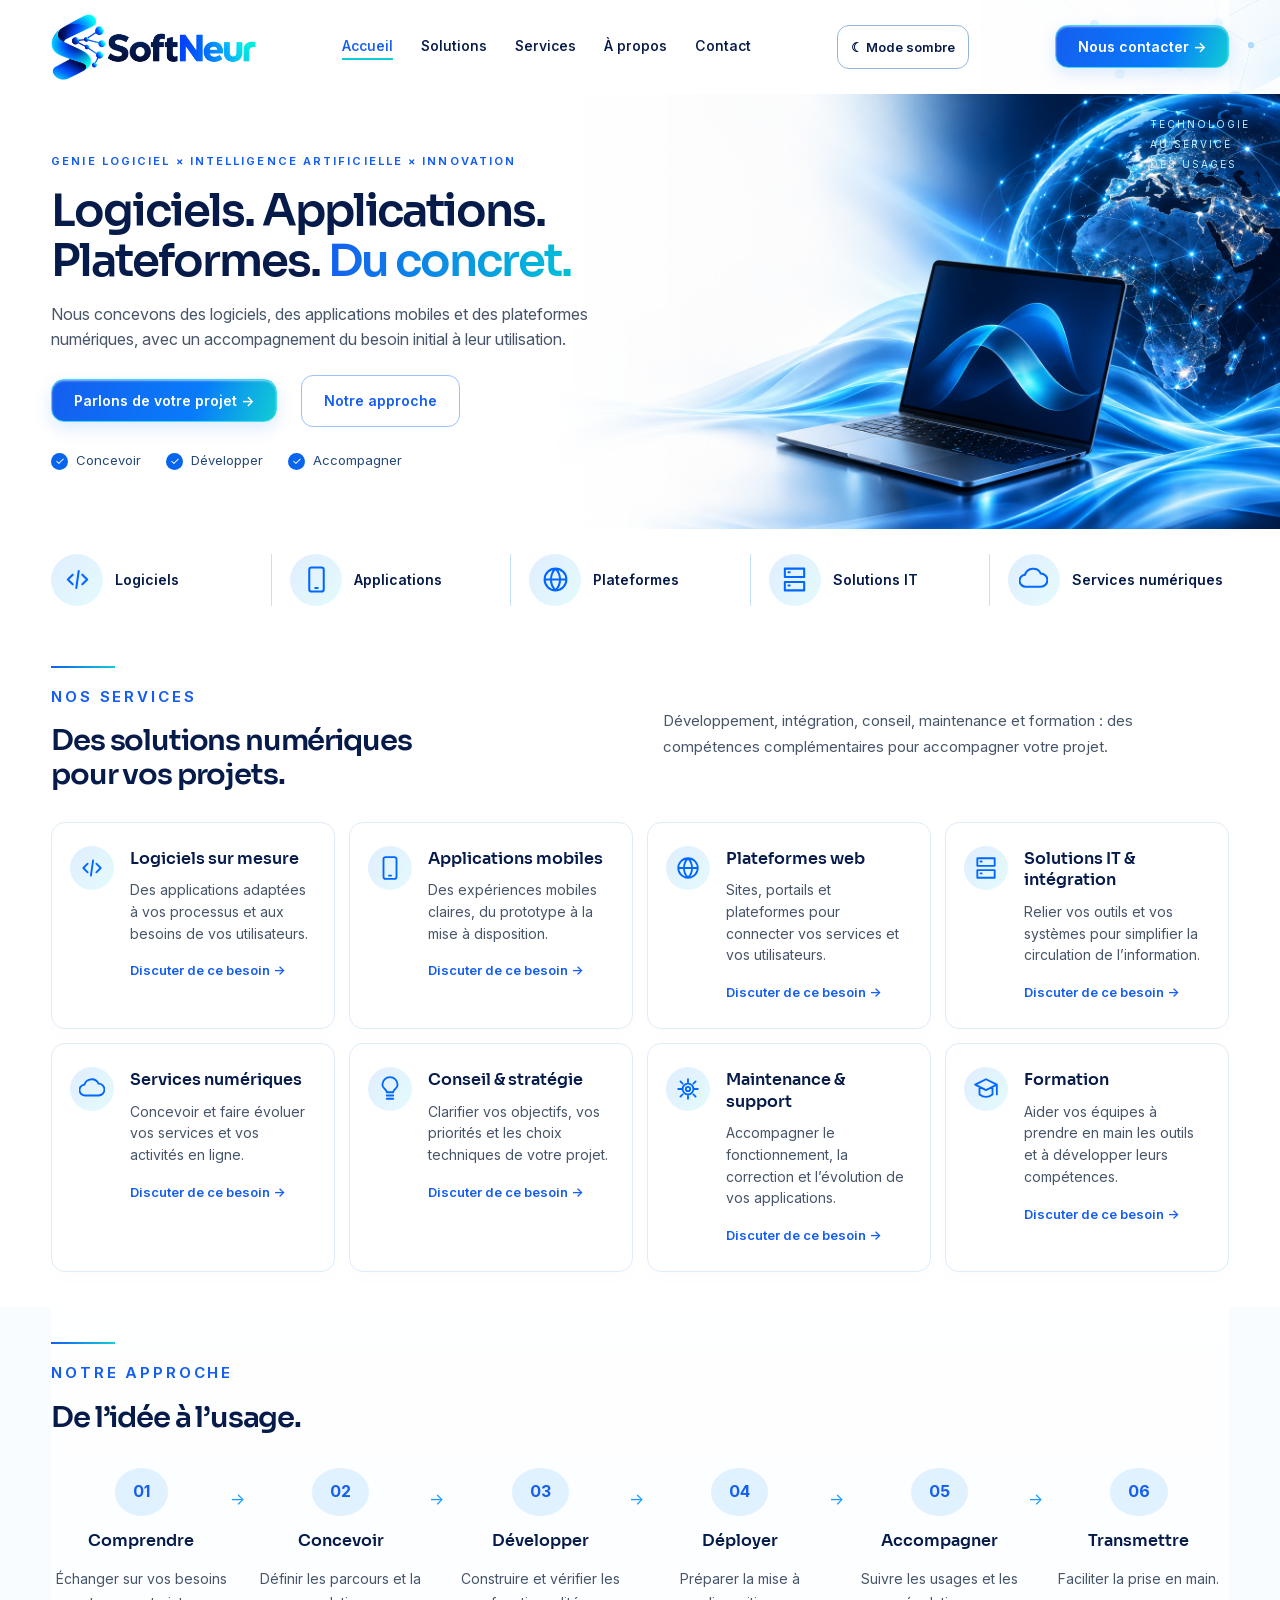
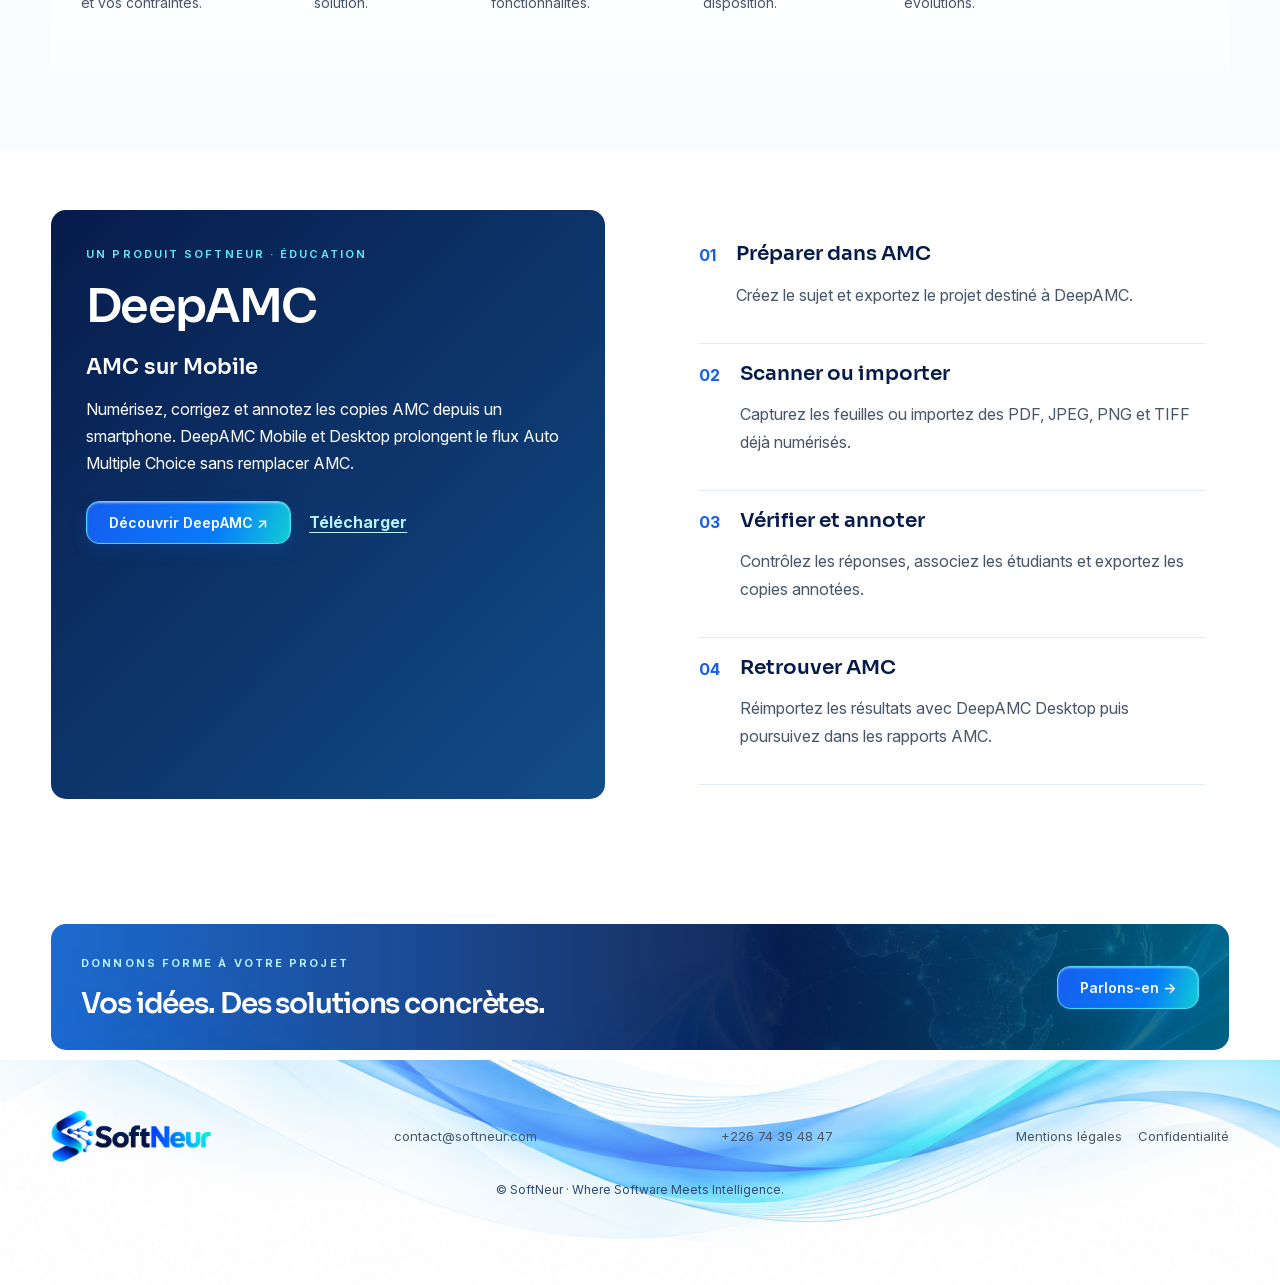
==== commit 51de272e: "feat: actualiser le site SoftNeur et ses informations legales" ====
--- a/site/index.html
+++ b/site/index.html
@@ -1 +1 @@
-<!doctype html><html lang="fr"><head><meta charset="utf-8"><meta name="viewport" content="width=device-width,initial-scale=1"><title>Accueil — SoftNeur</title><meta name="description" content="SoftNeur : logiciels, applications, solutions numériques et intelligence artificielle. Accueil."><meta name="theme-color" content="#071b4b"><link rel="stylesheet" href="assets/site.css"><link rel="stylesheet" href="assets/multipage.css"><script src="assets/contact.js" defer></script><link rel="stylesheet" href="assets/mockup.css"><link rel="stylesheet" href="assets/brand-motifs.css"><link rel="stylesheet" href="assets/theme.css"><script src="assets/theme.js"></script></head><body><a class="skip" href="#contenu">Aller au contenu</a><header class="header wrap"><a href="index.html" aria-label="SoftNeur, accueil"><img class="logo" src="assets/softneur.svg" width="198" height="64" alt="SoftNeur"></a><nav aria-label="Navigation principale"><a href="index.html" aria-current="page">Accueil</a><a href="solutions.html">Solutions</a><a href="services.html">Services</a><a href="a-propos.html">À propos</a><a href="contact.html">Contact</a></nav><button class="theme-toggle" type="button" aria-label="Activer le mode sombre" aria-pressed="false" hidden>Mode sombre</button><a class="button" href="contact.html#message">Nous contacter →</a></header><main id="contenu"><section class="masthead "><div class="wrap mast-grid"><div><p class="eyebrow">GENIE LOGICIEL × INTELLIGENCE ARTIFICIELLE × INNOVATION</p><h1>Logiciels. Applications.<br>Plateformes. <em>Du concret.</em></h1><p class="intro">Nous concevons des logiciels, des applications mobiles et des plateformes numériques, avec un accompagnement du besoin initial à leur utilisation.</p><div class="actions"><a class="button" href="contact.html#message">Parlons de votre projet →</a><a class="outline-button" href="services.html#approche">Notre approche</a></div><div class="hero-disciplines"><span>Concevoir</span><span>Développer</span><span>Accompagner</span></div></div><div class="mast-art"><img src="assets/softneur-laptop.png" alt="" width="1254" height="1254"><span>TECHNOLOGIE<br>AU SERVICE<br>DES USAGES</span></div></div></section><div class="wrap capability-strip"><a href="services.html"><span class="service-icon" aria-hidden="true"><svg viewBox="0 0 24 24" fill="none" stroke="currentColor" stroke-width="1.7" stroke-linecap="round" stroke-linejoin="round"><path d="M8 8 4 12l4 4m8-8 4 4-4 4m-3-11-2 14"/></svg></span><span>Logiciels</span></a><a href="services.html"><span class="service-icon" aria-hidden="true"><svg viewBox="0 0 24 24" fill="none" stroke="currentColor" stroke-width="1.7" stroke-linecap="round" stroke-linejoin="round"><path d="M8 2h8a2 2 0 0 1 2 2v16a2 2 0 0 1-2 2H8a2 2 0 0 1-2-2V4a2 2 0 0 1 2-2m3 17h2"/></svg></span><span>Applications</span></a><a href="services.html"><span class="service-icon" aria-hidden="true"><svg viewBox="0 0 24 24" fill="none" stroke="currentColor" stroke-width="1.7" stroke-linecap="round" stroke-linejoin="round"><path d="M3 12h18M12 3a9 9 0 1 0 0 18 9 9 0 0 0 0-18m0 0c-5 5-5 13 0 18m0-18c5 5 5 13 0 18"/></svg></span><span>Plateformes</span></a><a href="services.html"><span class="service-icon" aria-hidden="true"><svg viewBox="0 0 24 24" fill="none" stroke="currentColor" stroke-width="1.7" stroke-linecap="round" stroke-linejoin="round"><path d="M4 3h16v7H4zm0 11h16v7H4zM7 6h1m-1 11h1"/></svg></span><span>Solutions IT</span></a><a href="services.html"><span class="service-icon" aria-hidden="true"><svg viewBox="0 0 24 24" fill="none" stroke="currentColor" stroke-width="1.7" stroke-linecap="round" stroke-linejoin="round"><path d="M6 18a5 5 0 0 1-1-10 7 7 0 0 1 13-1 5.5 5.5 0 0 1 0 11Z"/></svg></span><span>Services numériques</span></a></div><section class="wrap section"><div class="section-title"><div><p class="eyebrow">NOS SERVICES</p><h2>Des solutions numériques<br>pour vos projets.</h2></div><p>Développement, intégration, conseil, maintenance et formation : des compétences complémentaires pour accompagner votre projet.</p></div><div class="service-grid"><article class="service-card"><span class="service-icon" aria-hidden="true"><svg viewBox="0 0 24 24" fill="none" stroke="currentColor" stroke-width="1.7" stroke-linecap="round" stroke-linejoin="round"><path d="M8 8 4 12l4 4m8-8 4 4-4 4m-3-11-2 14"/></svg></span><div><h3>Logiciels sur mesure</h3><p>Des applications adaptées à vos processus et aux besoins de vos utilisateurs.</p><a href="contact.html?service=code#message">Discuter de ce besoin <span aria-hidden="true">→</span></a></div></article><article class="service-card"><span class="service-icon" aria-hidden="true"><svg viewBox="0 0 24 24" fill="none" stroke="currentColor" stroke-width="1.7" stroke-linecap="round" stroke-linejoin="round"><path d="M8 2h8a2 2 0 0 1 2 2v16a2 2 0 0 1-2 2H8a2 2 0 0 1-2-2V4a2 2 0 0 1 2-2m3 17h2"/></svg></span><div><h3>Applications mobiles</h3><p>Des expériences mobiles claires, du prototype à la mise à disposition.</p><a href="contact.html?service=mobile#message">Discuter de ce besoin <span aria-hidden="true">→</span></a></div></article><article class="service-card"><span class="service-icon" aria-hidden="true"><svg viewBox="0 0 24 24" fill="none" stroke="currentColor" stroke-width="1.7" stroke-linecap="round" stroke-linejoin="round"><path d="M3 12h18M12 3a9 9 0 1 0 0 18 9 9 0 0 0 0-18m0 0c-5 5-5 13 0 18m0-18c5 5 5 13 0 18"/></svg></span><div><h3>Plateformes web</h3><p>Sites, portails et plateformes pour connecter vos services et vos utilisateurs.</p><a href="contact.html?service=web#message">Discuter de ce besoin <span aria-hidden="true">→</span></a></div></article><article class="service-card"><span class="service-icon" aria-hidden="true"><svg viewBox="0 0 24 24" fill="none" stroke="currentColor" stroke-width="1.7" stroke-linecap="round" stroke-linejoin="round"><path d="M4 3h16v7H4zm0 11h16v7H4zM7 6h1m-1 11h1"/></svg></span><div><h3>Solutions IT & intégration</h3><p>Relier vos outils et vos systèmes pour simplifier la circulation de l’information.</p><a href="contact.html?service=systems#message">Discuter de ce besoin <span aria-hidden="true">→</span></a></div></article><article class="service-card"><span class="service-icon" aria-hidden="true"><svg viewBox="0 0 24 24" fill="none" stroke="currentColor" stroke-width="1.7" stroke-linecap="round" stroke-linejoin="round"><path d="M6 18a5 5 0 0 1-1-10 7 7 0 0 1 13-1 5.5 5.5 0 0 1 0 11Z"/></svg></span><div><h3>Services numériques</h3><p>Concevoir et faire évoluer vos services et vos activités en ligne.</p><a href="contact.html?service=cloud#message">Discuter de ce besoin <span aria-hidden="true">→</span></a></div></article><article class="service-card"><span class="service-icon" aria-hidden="true"><svg viewBox="0 0 24 24" fill="none" stroke="currentColor" stroke-width="1.7" stroke-linecap="round" stroke-linejoin="round"><path d="M9 18h6m-6 3h6m-6-6c0-3-4-3-4-7a7 7 0 0 1 14 0c0 4-4 4-4 7Z"/></svg></span><div><h3>Conseil & stratégie</h3><p>Clarifier vos objectifs, vos priorités et les choix techniques de votre projet.</p><a href="contact.html?service=idea#message">Discuter de ce besoin <span aria-hidden="true">→</span></a></div></article><article class="service-card"><span class="service-icon" aria-hidden="true"><svg viewBox="0 0 24 24" fill="none" stroke="currentColor" stroke-width="1.7" stroke-linecap="round" stroke-linejoin="round"><path d="M12 3v3m0 12v3M3 12h3m12 0h3M5 5l2 2m10 10 2 2M5 19l2-2M17 7l2-2M12 7a5 5 0 1 0 0 10 5 5 0 0 0 0-10m0 3a2 2 0 1 0 0 4 2 2 0 0 0 0-4"/></svg></span><div><h3>Maintenance & support</h3><p>Accompagner le fonctionnement, la correction et l’évolution de vos applications.</p><a href="contact.html?service=support#message">Discuter de ce besoin <span aria-hidden="true">→</span></a></div></article><article class="service-card"><span class="service-icon" aria-hidden="true"><svg viewBox="0 0 24 24" fill="none" stroke="currentColor" stroke-width="1.7" stroke-linecap="round" stroke-linejoin="round"><path d="M2 8l10-5 10 5-10 5ZM6 10v7c4 3 8 3 12 0v-7m4-2v9"/></svg></span><div><h3>Formation</h3><p>Aider vos équipes à prendre en main les outils et à développer leurs compétences.</p><a href="contact.html?service=training#message">Discuter de ce besoin <span aria-hidden="true">→</span></a></div></article></div></section><section class="pale" id="approche"><div class="wrap section"><div class="section-title"><div><p class="eyebrow">NOTRE APPROCHE</p><h2>De l’idée à l’usage.</h2></div><p></p></div><ol class="process"><li><b>01</b><h3>Comprendre</h3><p>Échanger sur vos besoins et vos contraintes.</p></li><li><b>02</b><h3>Concevoir</h3><p>Définir les parcours et la solution.</p></li><li><b>03</b><h3>Développer</h3><p>Construire et vérifier les fonctionnalités.</p></li><li><b>04</b><h3>Déployer</h3><p>Préparer la mise à disposition.</p></li><li><b>05</b><h3>Accompagner</h3><p>Suivre les usages et les évolutions.</p></li><li><b>06</b><h3>Transmettre</h3><p>Faciliter la prise en main.</p></li></ol></div></section><section class="wrap product-showcase"><div><p class="eyebrow">UN PRODUIT SOFTNEUR · ÉDUCATION</p><h2>DeepAMC</h2><h3>AMC sur Mobile</h3><p>Une solution pour accompagner les enseignants dans la correction de copies et prolonger leur travail avec Auto Multiple Choice.</p><a class="button" href="https://deepamc.app/">Découvrir DeepAMC ↗</a></div><div class="product-steps"><article><b>01</b><div><h3>Numériser</h3><p>Capturer les feuilles de réponses ou importer des documents déjà scannés.</p></div></article><article><b>02</b><div><h3>Vérifier et corriger</h3><p>Examiner les réponses et les ambiguïtés, puis retrouver les copies annotées.</p></div></article><article><b>03</b><div><h3>Échanger avec AMC</h3><p>Préparer les sujets et transférer les résultats avec DeepAMC Desktop.</p></div></article></div></section></main><section class="wrap closing"><div><p class="eyebrow">DONNONS FORME À VOTRE PROJET</p><h2>Vos idées. Des solutions concrètes.</h2></div><a class="button" href="contact.html#message">Parlons-en →</a></section><footer class="wrap footer"><a href="index.html"><img class="logo" src="assets/softneur.svg" width="160" height="52" alt="SoftNeur"></a><a href="mailto:contact@softneur.com">contact@softneur.com</a><a href="tel:+22674394847">+226 74 39 48 47</a><p>© SoftNeur · Where Software Meets Intelligence.</p></footer></body></html>+<!doctype html><html lang="fr"><head><meta charset="utf-8"><meta name="viewport" content="width=device-width,initial-scale=1"><title>Accueil — SoftNeur</title><meta name="description" content="SoftNeur, entreprise burkinabè de génie logiciel, applications mobiles, plateformes web et solutions numériques — Accueil."><meta name="theme-color" content="#071b4b"><link rel="canonical" href="https://softneur.com/"><meta property="og:type" content="website"><meta property="og:site_name" content="SoftNeur"><meta property="og:title" content="Accueil — SoftNeur"><meta property="og:description" content="SoftNeur, entreprise burkinabè de génie logiciel, applications mobiles, plateformes web et solutions numériques — Accueil."><meta property="og:url" content="https://softneur.com/"><link rel="stylesheet" href="assets/site.css"><link rel="stylesheet" href="assets/multipage.css"><script src="assets/contact.js" defer></script><link rel="stylesheet" href="assets/mockup.css"><link rel="stylesheet" href="assets/brand-motifs.css"><link rel="stylesheet" href="assets/theme.css"><script src="assets/theme.js"></script></head><body><a class="skip" href="#contenu">Aller au contenu</a><header class="header wrap"><a href="index.html" aria-label="SoftNeur, accueil"><img class="logo" src="assets/softneur.svg" width="198" height="64" alt="SoftNeur"></a><nav aria-label="Navigation principale"><a href="index.html" aria-current="page">Accueil</a><a href="solutions.html">Solutions</a><a href="services.html">Services</a><a href="a-propos.html">À propos</a><a href="contact.html">Contact</a></nav><button class="theme-toggle" type="button" aria-label="Activer le mode sombre" aria-pressed="false" hidden>Mode sombre</button><a class="button" href="contact.html#message">Nous contacter →</a></header><main id="contenu"><section class="masthead "><div class="wrap mast-grid"><div><p class="eyebrow">GENIE LOGICIEL × INTELLIGENCE ARTIFICIELLE × INNOVATION</p><h1>Logiciels. Applications.<br>Plateformes. <em>Du concret.</em></h1><p class="intro">Nous concevons des logiciels, des applications mobiles et des plateformes numériques, avec un accompagnement du besoin initial à leur utilisation.</p><div class="actions"><a class="button" href="contact.html#message">Parlons de votre projet →</a><a class="outline-button" href="services.html#approche">Notre approche</a></div><div class="hero-disciplines"><span>Concevoir</span><span>Développer</span><span>Accompagner</span></div></div><div class="mast-art"><img src="assets/softneur-laptop.png" alt="" width="1254" height="1254"><span>TECHNOLOGIE<br>AU SERVICE<br>DES USAGES</span></div></div></section><div class="wrap capability-strip"><a href="services.html"><span class="service-icon" aria-hidden="true"><svg viewBox="0 0 24 24" fill="none" stroke="currentColor" stroke-width="1.7" stroke-linecap="round" stroke-linejoin="round"><path d="M8 8 4 12l4 4m8-8 4 4-4 4m-3-11-2 14"/></svg></span><span>Logiciels</span></a><a href="services.html"><span class="service-icon" aria-hidden="true"><svg viewBox="0 0 24 24" fill="none" stroke="currentColor" stroke-width="1.7" stroke-linecap="round" stroke-linejoin="round"><path d="M8 2h8a2 2 0 0 1 2 2v16a2 2 0 0 1-2 2H8a2 2 0 0 1-2-2V4a2 2 0 0 1 2-2m3 17h2"/></svg></span><span>Applications</span></a><a href="services.html"><span class="service-icon" aria-hidden="true"><svg viewBox="0 0 24 24" fill="none" stroke="currentColor" stroke-width="1.7" stroke-linecap="round" stroke-linejoin="round"><path d="M3 12h18M12 3a9 9 0 1 0 0 18 9 9 0 0 0 0-18m0 0c-5 5-5 13 0 18m0-18c5 5 5 13 0 18"/></svg></span><span>Plateformes</span></a><a href="services.html"><span class="service-icon" aria-hidden="true"><svg viewBox="0 0 24 24" fill="none" stroke="currentColor" stroke-width="1.7" stroke-linecap="round" stroke-linejoin="round"><path d="M4 3h16v7H4zm0 11h16v7H4zM7 6h1m-1 11h1"/></svg></span><span>Solutions IT</span></a><a href="services.html"><span class="service-icon" aria-hidden="true"><svg viewBox="0 0 24 24" fill="none" stroke="currentColor" stroke-width="1.7" stroke-linecap="round" stroke-linejoin="round"><path d="M6 18a5 5 0 0 1-1-10 7 7 0 0 1 13-1 5.5 5.5 0 0 1 0 11Z"/></svg></span><span>Services numériques</span></a></div><section class="wrap section"><div class="section-title"><div><p class="eyebrow">NOS SERVICES</p><h2>Des solutions numériques<br>pour vos projets.</h2></div><p>Développement, intégration, conseil, maintenance et formation : des compétences complémentaires pour accompagner votre projet.</p></div><div class="service-grid"><article class="service-card"><span class="service-icon" aria-hidden="true"><svg viewBox="0 0 24 24" fill="none" stroke="currentColor" stroke-width="1.7" stroke-linecap="round" stroke-linejoin="round"><path d="M8 8 4 12l4 4m8-8 4 4-4 4m-3-11-2 14"/></svg></span><div><h3>Logiciels sur mesure</h3><p>Des applications adaptées à vos processus et aux besoins de vos utilisateurs.</p><a href="contact.html?service=code#message">Discuter de ce besoin <span aria-hidden="true">→</span></a></div></article><article class="service-card"><span class="service-icon" aria-hidden="true"><svg viewBox="0 0 24 24" fill="none" stroke="currentColor" stroke-width="1.7" stroke-linecap="round" stroke-linejoin="round"><path d="M8 2h8a2 2 0 0 1 2 2v16a2 2 0 0 1-2 2H8a2 2 0 0 1-2-2V4a2 2 0 0 1 2-2m3 17h2"/></svg></span><div><h3>Applications mobiles</h3><p>Des expériences mobiles claires, du prototype à la mise à disposition.</p><a href="contact.html?service=mobile#message">Discuter de ce besoin <span aria-hidden="true">→</span></a></div></article><article class="service-card"><span class="service-icon" aria-hidden="true"><svg viewBox="0 0 24 24" fill="none" stroke="currentColor" stroke-width="1.7" stroke-linecap="round" stroke-linejoin="round"><path d="M3 12h18M12 3a9 9 0 1 0 0 18 9 9 0 0 0 0-18m0 0c-5 5-5 13 0 18m0-18c5 5 5 13 0 18"/></svg></span><div><h3>Plateformes web</h3><p>Sites, portails et plateformes pour connecter vos services et vos utilisateurs.</p><a href="contact.html?service=web#message">Discuter de ce besoin <span aria-hidden="true">→</span></a></div></article><article class="service-card"><span class="service-icon" aria-hidden="true"><svg viewBox="0 0 24 24" fill="none" stroke="currentColor" stroke-width="1.7" stroke-linecap="round" stroke-linejoin="round"><path d="M4 3h16v7H4zm0 11h16v7H4zM7 6h1m-1 11h1"/></svg></span><div><h3>Solutions IT & intégration</h3><p>Relier vos outils et vos systèmes pour simplifier la circulation de l’information.</p><a href="contact.html?service=systems#message">Discuter de ce besoin <span aria-hidden="true">→</span></a></div></article><article class="service-card"><span class="service-icon" aria-hidden="true"><svg viewBox="0 0 24 24" fill="none" stroke="currentColor" stroke-width="1.7" stroke-linecap="round" stroke-linejoin="round"><path d="M6 18a5 5 0 0 1-1-10 7 7 0 0 1 13-1 5.5 5.5 0 0 1 0 11Z"/></svg></span><div><h3>Services numériques</h3><p>Concevoir et faire évoluer vos services et vos activités en ligne.</p><a href="contact.html?service=cloud#message">Discuter de ce besoin <span aria-hidden="true">→</span></a></div></article><article class="service-card"><span class="service-icon" aria-hidden="true"><svg viewBox="0 0 24 24" fill="none" stroke="currentColor" stroke-width="1.7" stroke-linecap="round" stroke-linejoin="round"><path d="M9 18h6m-6 3h6m-6-6c0-3-4-3-4-7a7 7 0 0 1 14 0c0 4-4 4-4 7Z"/></svg></span><div><h3>Conseil & stratégie</h3><p>Clarifier vos objectifs, vos priorités et les choix techniques de votre projet.</p><a href="contact.html?service=idea#message">Discuter de ce besoin <span aria-hidden="true">→</span></a></div></article><article class="service-card"><span class="service-icon" aria-hidden="true"><svg viewBox="0 0 24 24" fill="none" stroke="currentColor" stroke-width="1.7" stroke-linecap="round" stroke-linejoin="round"><path d="M12 3v3m0 12v3M3 12h3m12 0h3M5 5l2 2m10 10 2 2M5 19l2-2M17 7l2-2M12 7a5 5 0 1 0 0 10 5 5 0 0 0 0-10m0 3a2 2 0 1 0 0 4 2 2 0 0 0 0-4"/></svg></span><div><h3>Maintenance & support</h3><p>Accompagner le fonctionnement, la correction et l’évolution de vos applications.</p><a href="contact.html?service=support#message">Discuter de ce besoin <span aria-hidden="true">→</span></a></div></article><article class="service-card"><span class="service-icon" aria-hidden="true"><svg viewBox="0 0 24 24" fill="none" stroke="currentColor" stroke-width="1.7" stroke-linecap="round" stroke-linejoin="round"><path d="M2 8l10-5 10 5-10 5ZM6 10v7c4 3 8 3 12 0v-7m4-2v9"/></svg></span><div><h3>Formation</h3><p>Aider vos équipes à prendre en main les outils et à développer leurs compétences.</p><a href="contact.html?service=training#message">Discuter de ce besoin <span aria-hidden="true">→</span></a></div></article></div></section><section class="pale" id="approche"><div class="wrap section"><div class="section-title"><div><p class="eyebrow">NOTRE APPROCHE</p><h2>De l’idée à l’usage.</h2></div><p></p></div><ol class="process"><li><b>01</b><h3>Comprendre</h3><p>Échanger sur vos besoins et vos contraintes.</p></li><li><b>02</b><h3>Concevoir</h3><p>Définir les parcours et la solution.</p></li><li><b>03</b><h3>Développer</h3><p>Construire et vérifier les fonctionnalités.</p></li><li><b>04</b><h3>Déployer</h3><p>Préparer la mise à disposition.</p></li><li><b>05</b><h3>Accompagner</h3><p>Suivre les usages et les évolutions.</p></li><li><b>06</b><h3>Transmettre</h3><p>Faciliter la prise en main.</p></li></ol></div></section><section class="wrap product-showcase"><div><p class="eyebrow">UN PRODUIT SOFTNEUR · ÉDUCATION</p><h2>DeepAMC</h2><h3>AMC sur Mobile</h3><p>Numérisez, corrigez et annotez les copies AMC depuis un smartphone. DeepAMC Mobile et Desktop prolongent le flux Auto Multiple Choice sans remplacer AMC.</p><div class="product-actions"><a class="button" href="https://deepamc.app/">Découvrir DeepAMC ↗</a><a class="product-link" href="https://deepamc.app/telechargements/">Télécharger</a></div></div><div class="product-steps"><article><b>01</b><div><h3>Préparer dans AMC</h3><p>Créez le sujet et exportez le projet destiné à DeepAMC.</p></div></article><article><b>02</b><div><h3>Scanner ou importer</h3><p>Capturez les feuilles ou importez des PDF, JPEG, PNG et TIFF déjà numérisés.</p></div></article><article><b>03</b><div><h3>Vérifier et annoter</h3><p>Contrôlez les réponses, associez les étudiants et exportez les copies annotées.</p></div></article><article><b>04</b><div><h3>Retrouver AMC</h3><p>Réimportez les résultats avec DeepAMC Desktop puis poursuivez dans les rapports AMC.</p></div></article></div></section></main><section class="wrap closing"><div><p class="eyebrow">DONNONS FORME À VOTRE PROJET</p><h2>Vos idées. Des solutions concrètes.</h2></div><a class="button" href="contact.html#message">Parlons-en →</a></section><footer class="wrap footer"><a href="index.html"><img class="logo" src="assets/softneur.svg" width="160" height="52" alt="SoftNeur"></a><a href="mailto:contact@softneur.com">contact@softneur.com</a><a href="tel:+22674394847">+226 74 39 48 47</a><nav class="legal-links" aria-label="Informations légales"><a href="mentions-legales.html">Mentions légales</a><a href="confidentialite.html">Confidentialité</a></nav><p>© SoftNeur · Where Software Meets Intelligence.</p></footer></body></html>
--- a/site/assets/multipage.css
+++ b/site/assets/multipage.css
@@ -1,3 +1,5 @@
 body{background:#fff}.header{padding-block:20px;gap:20px}.header nav{gap:22px}.header nav a[aria-current]{color:var(--blue);border-bottom:2px solid var(--cyan)}.button{border:1px solid #41d9f6;border-radius:15px;background:linear-gradient(110deg,#155eef,#087cfa 65%,#11cdd4);box-shadow:0 5px 20px #155eef20;cursor:pointer;font:600 14px Inter,sans-serif}.outline-button{border:1px solid #9bbfff;border-radius:12px;padding:13px 22px;color:var(--blue);font-size:14px;font-weight:600}.masthead{overflow:hidden;background:linear-gradient(115deg,#fff 25%,#f0f9ff 70%,#d7edff)}.mast-grid{display:grid;grid-template-columns:1.15fr 1fr;align-items:center;gap:30px;min-height:490px}.mast-grid>div:first-child{padding-block:45px;z-index:1}.masthead h1{font-size:clamp(34px,3.7vw,54px);letter-spacing:-.045em}.masthead h1 em{font-style:normal;background:linear-gradient(100deg,#155eef,#00c2d8);background-clip:text;color:transparent}.masthead .intro{max-width:640px;font-size:17px;line-height:1.65}.mast-art{align-self:stretch;position:relative;display:flex;align-items:center}.mast-art img{width:100%;max-height:480px;object-fit:cover;object-position:center;mix-blend-mode:multiply;mask-image:linear-gradient(90deg,transparent,#000 20%)}.mast-art span{position:absolute;right:0;bottom:25px;font-size:11px;letter-spacing:.2em;color:#071b4b}.hero-disciplines{display:flex;gap:25px;font-size:13px;color:#244879}.hero-disciplines span:before{content:'✓';color:#155eef;margin-right:8px}.compact .mast-grid{min-height:350px}.compact .mast-art img{max-height:350px}.compact .mast-grid>div:first-child{padding-block:25px}.section{padding-block:55px}.section-title{display:grid;grid-template-columns:1fr 1fr;gap:45px;align-items:center;margin-bottom:25px}.section-title h2{font-size:30px}.section-title>p{color:var(--muted)}.eyebrow{font-size:11px;letter-spacing:.19em;margin-bottom:15px}.service-grid{display:grid;grid-template-columns:repeat(4,1fr);gap:16px}.service-card{border:1px solid #deebfa;border-radius:14px;background:linear-gradient(130deg,#fff,#fbfdff);padding:22px 18px;box-shadow:0 8px 20px #071b4b03}.service-icon{display:inline-flex;align-items:center;justify-content:center;width:48px;height:48px;border-radius:50%;background:#e6f5ff;color:#0067ff;font:600 25px Inter}.service-card h3{font-size:17px;margin:16px 0 10px;line-height:1.35}.service-card p{font-size:14px;line-height:1.7;color:var(--muted)}.service-card a{font-size:14px;color:var(--blue);font-weight:600}.pale{background:#f1f9ff}.process{list-style:none;padding:0;display:grid;grid-template-columns:repeat(6,1fr);gap:20px}.process b{display:inline-block;color:var(--blue);background:#e0f2ff;padding:10px 18px;border-radius:50%}.process h3{font-size:16px;margin-top:15px}.process p{font-size:14px;color:var(--muted)}.product-showcase{padding-block:60px;display:grid;grid-template-columns:1fr 1fr;gap:70px}.product-showcase>div:first-child{padding:35px;border-radius:15px;background:linear-gradient(135deg,#071b4b,#124d89);color:#fff}.product-showcase .eyebrow{color:#61e5ed}.product-showcase h2{font-size:46px}.product-showcase h3{margin-top:0}.product-steps article{display:flex;gap:20px;padding:18px 0;border-bottom:1px solid #deebfa}.product-steps b{color:var(--blue)}.product-steps h3{font-size:20px}.product-steps p{color:var(--muted)}.values{display:grid;grid-template-columns:repeat(3,1fr);gap:20px}.values article{border:1px solid #deebfa;border-radius:12px;padding:26px}.values h3{margin-top:0}.values p{color:var(--muted)}.closing{padding:30px;margin:25px auto;background:linear-gradient(115deg,#155eef,#071b4b 65%,#087d9c);border-radius:15px;color:#fff;display:flex;align-items:center;justify-content:space-between;gap:25px}.closing .eyebrow{color:#b8f5ff}.closing h2{font-size:27px;margin:0}.closing .button{flex-shrink:0}.footer{flex-wrap:wrap}.footer p{width:100%;text-align:center;font-size:12px}.contact-grid{display:grid;grid-template-columns:1.4fr 1fr;gap:24px}.contact-card{border:1px solid #deebfa;padding:30px;border-radius:16px}.contact-card h2{font-size:26px}.contact-card p{color:var(--muted);font-size:15px}.form-grid{display:grid;grid-template-columns:1fr 1fr;gap:20px;margin-block:25px}label{display:flex;flex-direction:column;font-size:14px;gap:7px}.full{grid-column:1/-1}input,select,textarea{font:inherit;padding:12px;border:1px solid #b9cfe9;border-radius:6px;background:#fff;color:var(--navy);width:100%}textarea{resize:vertical}input:focus,select:focus,textarea:focus{outline:2px solid var(--blue);outline-offset:2px}.contact-line{margin:28px 0;display:flex;flex-direction:column;gap:5px}.contact-line span{font-size:14px}.contact-line a{color:var(--blue);overflow-wrap:anywhere}.contact-note{background:#edf8ff;padding:20px;border-radius:10px}.contact-note h3{font-size:18px;margin:0}.copy-button{padding:10px;border:1px solid #abc7ef;background:#fff;color:var(--blue);border-radius:5px;cursor:pointer}.faq{display:grid;grid-template-columns:1fr 1fr;gap:15px}details{padding:15px;background:#fff;border:1px solid #deebfa;border-radius:8px}summary{cursor:pointer;font-weight:600;font-size:15px}details p{font-size:15px;color:var(--muted)}
-@media(max-width:1000px){.service-grid{grid-template-columns:repeat(2,1fr)}.header>.button{display:none}.process{grid-template-columns:repeat(3,1fr)}.masthead h1{font-size:38px}.header nav{gap:16px}}
-@media(max-width:650px){.header nav{overflow-x:auto;justify-content:flex-start;padding-bottom:8px;gap:20px}.mast-grid,.section-title,.product-showcase,.values,.contact-grid,.faq{grid-template-columns:1fr;gap:20px}.mast-grid{min-height:0}.masthead h1{font-size:35px}.mast-art{max-height:250px;overflow:hidden}.mast-art img{max-height:300px;object-fit:contain;mask-image:none}.mast-art span{right:12px;bottom:12px}.mast-grid>div:first-child{padding-top:30px;padding-bottom:0}.service-grid{grid-template-columns:1fr}.service-card{display:flex;gap:15px}.service-icon{flex-shrink:0}.service-card h3{margin-top:0}.process{grid-template-columns:repeat(2,1fr)}.closing{flex-direction:column;align-items:flex-start}.form-grid{grid-template-columns:1fr}.contact-card{padding:20px}.section{padding-block:35px}.product-showcase{padding-block:35px}.header .logo{width:170px}.hero-disciplines{gap:12px;font-size:12px}}
+.product-actions{display:flex;align-items:center;gap:18px;flex-wrap:wrap;margin-top:24px}.product-link{color:#b8f5ff;font-weight:650;text-decoration:underline;text-underline-offset:4px}.identity-grid{display:grid;grid-template-columns:repeat(3,1fr);gap:16px}.identity-grid>div{display:flex;flex-direction:column;gap:7px;padding:22px;border:1px solid #cfe5f8;border-radius:12px;background:#fff}.identity-grid span{color:var(--muted);font-size:13px}.identity-grid strong{color:var(--navy);line-height:1.45}.identity-grid a{color:var(--blue)}.privacy-note{font-size:12px!important;line-height:1.5}.privacy-note a{color:var(--blue)}
+.legal-links{display:flex;gap:16px;flex-wrap:wrap}.legal-links a{font-size:13px;color:var(--muted)}.legal-page{padding-block:70px;max-width:900px}.legal-page h1{font-size:clamp(36px,5vw,58px);margin-bottom:14px}.legal-page h2{font-size:23px;margin-top:42px}.legal-page p,.legal-page dd{color:var(--muted);line-height:1.75}.legal-lead{font-size:18px;max-width:760px}.legal-page dl{display:grid;grid-template-columns:1fr 1fr;gap:14px}.legal-page dl div{padding:18px;border:1px solid #deebfa;border-radius:10px}.legal-page dt{font-size:13px;color:var(--muted);margin-bottom:6px}.legal-page dd{margin:0;color:var(--navy);font-weight:600}.legal-page a{color:var(--blue)}.legal-update{margin-top:44px;font-size:13px}
+@media(max-width:1000px){.service-grid{grid-template-columns:repeat(2,1fr)}.header>.button{display:none}.process{grid-template-columns:repeat(3,1fr)}.masthead h1{font-size:38px}.header nav{gap:16px}.identity-grid{grid-template-columns:1fr}}
+@media(max-width:650px){.header nav{overflow-x:auto;justify-content:flex-start;padding-bottom:8px;gap:20px}.mast-grid,.section-title,.product-showcase,.values,.contact-grid,.faq{grid-template-columns:1fr;gap:20px}.mast-grid{min-height:0}.masthead h1{font-size:35px}.mast-art{max-height:250px;overflow:hidden}.mast-art img{max-height:300px;object-fit:contain;mask-image:none}.mast-art span{right:12px;bottom:12px}.mast-grid>div:first-child{padding-top:30px;padding-bottom:0}.service-grid{grid-template-columns:1fr}.service-card{display:flex;gap:15px}.service-icon{flex-shrink:0}.service-card h3{margin-top:0}.process{grid-template-columns:repeat(2,1fr)}.closing{flex-direction:column;align-items:flex-start}.form-grid{grid-template-columns:1fr}.contact-card{padding:20px}.section{padding-block:35px}.product-showcase{padding-block:35px}.header .logo{width:170px}.hero-disciplines{gap:12px;font-size:12px}.legal-page{padding-block:42px}.legal-page dl{grid-template-columns:1fr}.footer{align-items:flex-start}.legal-links{width:100%}}
--- a/site/assets/theme.css
+++ b/site/assets/theme.css
@@ -4,6 +4,8 @@
 html[data-theme="dark"] body{background:#091426;color:#e9f1ff}
 html[data-theme="dark"] .header,html[data-theme="dark"] .masthead{background:#091426}
 html[data-theme="dark"] .service-card,html[data-theme="dark"] .values article,html[data-theme="dark"] .contact-card,html[data-theme="dark"] .product-steps,html[data-theme="dark"] details{background:#122139;border-color:#334b68}
+html[data-theme="dark"] .identity-grid>div,html[data-theme="dark"] .legal-page dl div{background:#122139;border-color:#334b68}
+html[data-theme="dark"] .identity-grid strong,html[data-theme="dark"] .legal-page dd{color:#e9f1ff}
 html[data-theme="dark"] .pale,html[data-theme="dark"] .pale .section{background:#0d1b30}
 html[data-theme="dark"] .contact-note{background:#19304b}
 html[data-theme="dark"] input,html[data-theme="dark"] select,html[data-theme="dark"] textarea,html[data-theme="dark"] .copy-button,html[data-theme="dark"] .theme-toggle{background:#0d1b30;color:#e9f1ff;border-color:#6583a7}
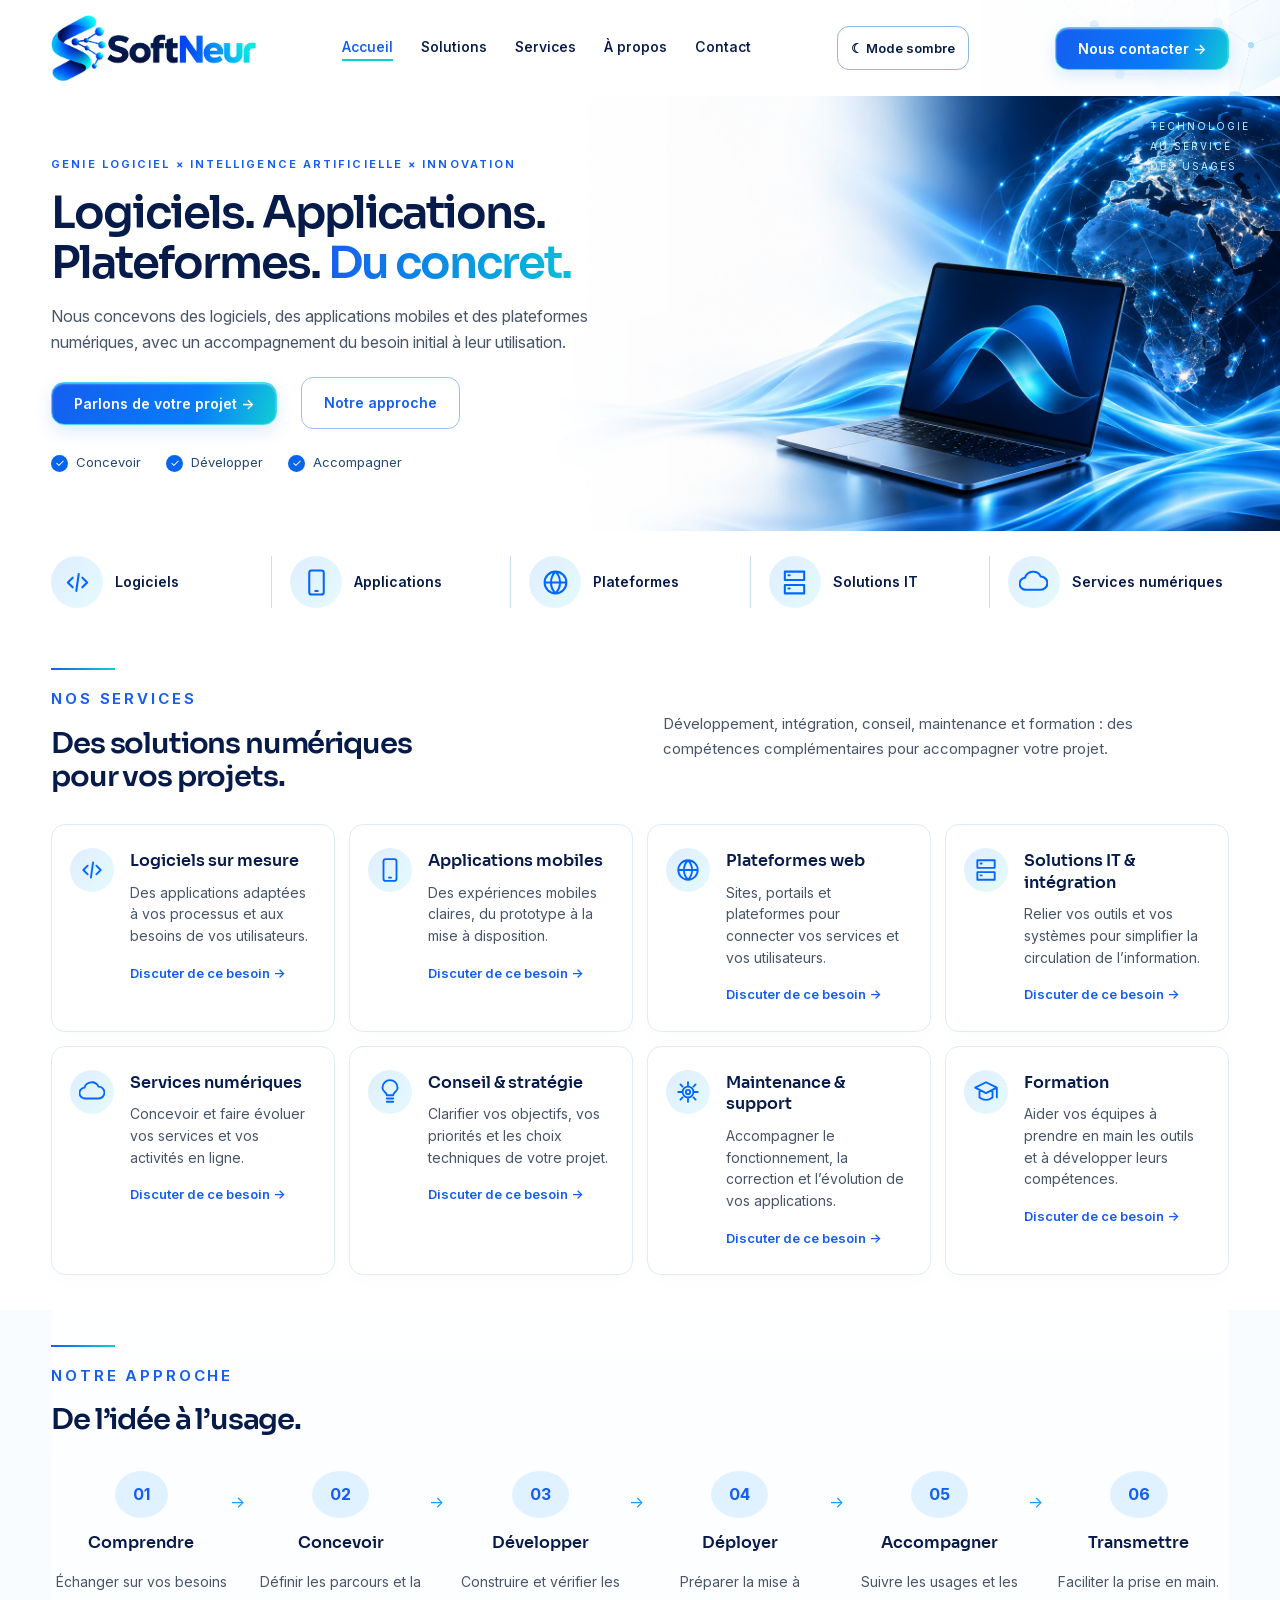
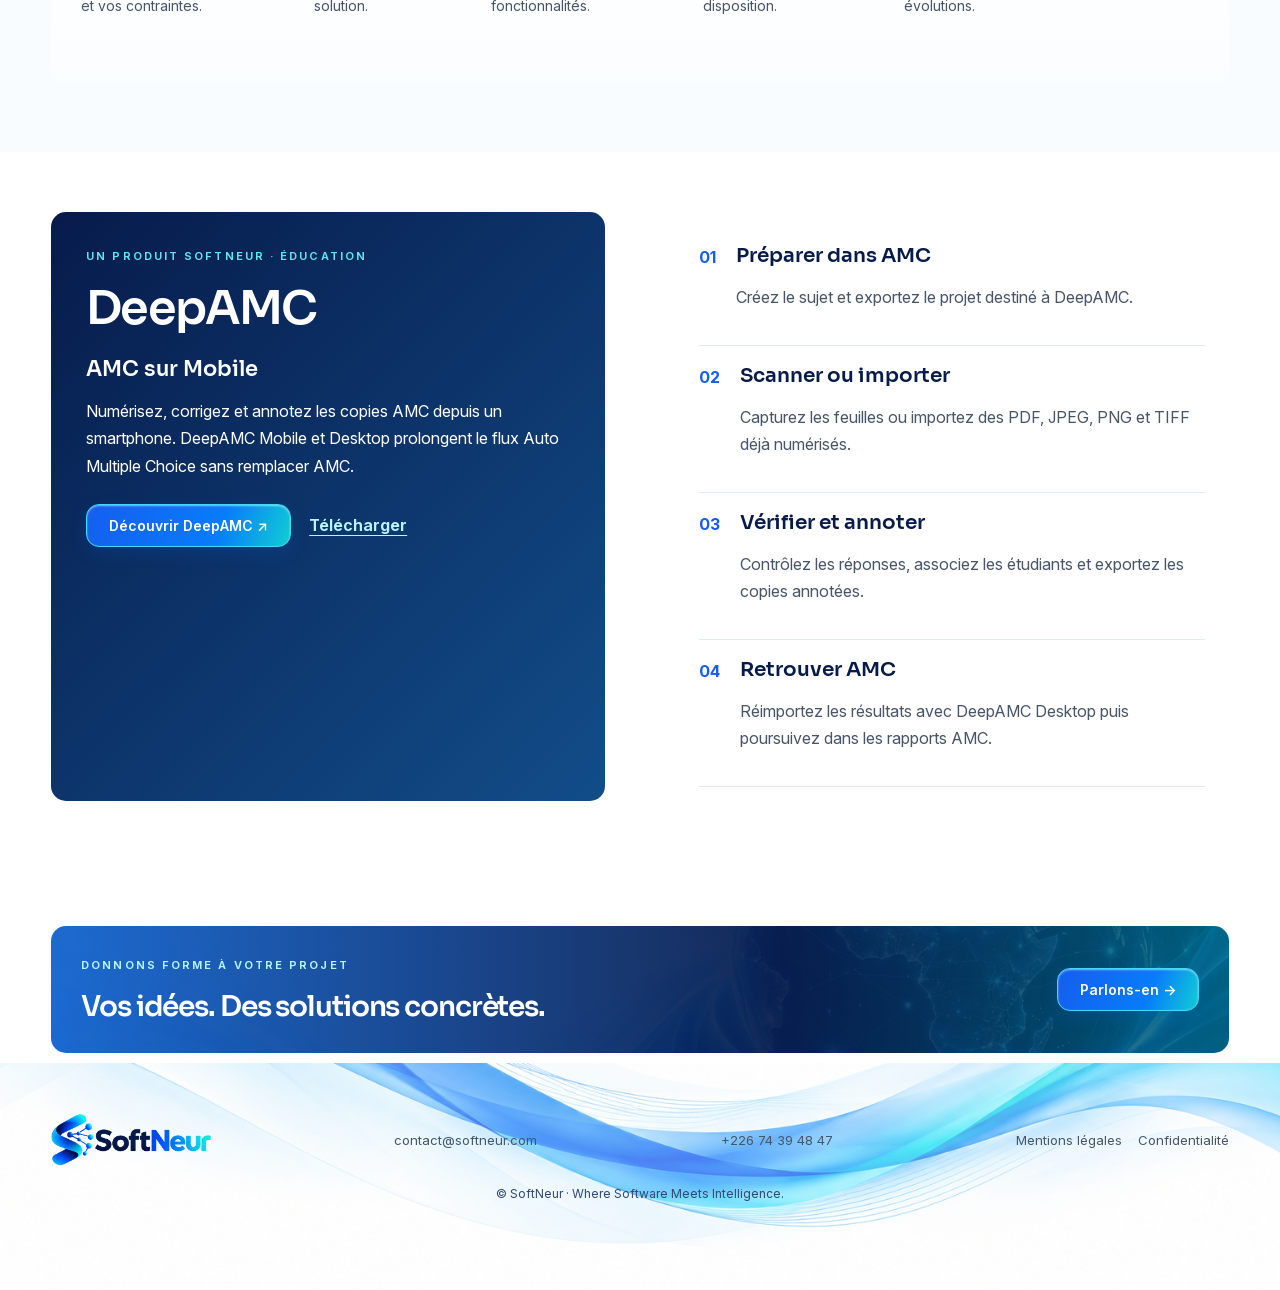
==== commit d120823a: "feat: intégrer le logo SoftNeur transparent" ====
--- a/site/index.html
+++ b/site/index.html
@@ -1 +1 @@
-<!doctype html><html lang="fr"><head><meta charset="utf-8"><meta name="viewport" content="width=device-width,initial-scale=1"><title>Accueil — SoftNeur</title><meta name="description" content="SoftNeur, entreprise burkinabè de génie logiciel, applications mobiles, plateformes web et solutions numériques — Accueil."><meta name="theme-color" content="#071b4b"><link rel="canonical" href="https://softneur.com/"><meta property="og:type" content="website"><meta property="og:site_name" content="SoftNeur"><meta property="og:title" content="Accueil — SoftNeur"><meta property="og:description" content="SoftNeur, entreprise burkinabè de génie logiciel, applications mobiles, plateformes web et solutions numériques — Accueil."><meta property="og:url" content="https://softneur.com/"><link rel="stylesheet" href="assets/site.css"><link rel="stylesheet" href="assets/multipage.css"><script src="assets/contact.js" defer></script><link rel="stylesheet" href="assets/mockup.css"><link rel="stylesheet" href="assets/brand-motifs.css"><link rel="stylesheet" href="assets/theme.css"><script src="assets/theme.js"></script></head><body><a class="skip" href="#contenu">Aller au contenu</a><header class="header wrap"><a href="index.html" aria-label="SoftNeur, accueil"><img class="logo" src="assets/softneur.svg" width="198" height="64" alt="SoftNeur"></a><nav aria-label="Navigation principale"><a href="index.html" aria-current="page">Accueil</a><a href="solutions.html">Solutions</a><a href="services.html">Services</a><a href="a-propos.html">À propos</a><a href="contact.html">Contact</a></nav><button class="theme-toggle" type="button" aria-label="Activer le mode sombre" aria-pressed="false" hidden>Mode sombre</button><a class="button" href="contact.html#message">Nous contacter →</a></header><main id="contenu"><section class="masthead "><div class="wrap mast-grid"><div><p class="eyebrow">GENIE LOGICIEL × INTELLIGENCE ARTIFICIELLE × INNOVATION</p><h1>Logiciels. Applications.<br>Plateformes. <em>Du concret.</em></h1><p class="intro">Nous concevons des logiciels, des applications mobiles et des plateformes numériques, avec un accompagnement du besoin initial à leur utilisation.</p><div class="actions"><a class="button" href="contact.html#message">Parlons de votre projet →</a><a class="outline-button" href="services.html#approche">Notre approche</a></div><div class="hero-disciplines"><span>Concevoir</span><span>Développer</span><span>Accompagner</span></div></div><div class="mast-art"><img src="assets/softneur-laptop.png" alt="" width="1254" height="1254"><span>TECHNOLOGIE<br>AU SERVICE<br>DES USAGES</span></div></div></section><div class="wrap capability-strip"><a href="services.html"><span class="service-icon" aria-hidden="true"><svg viewBox="0 0 24 24" fill="none" stroke="currentColor" stroke-width="1.7" stroke-linecap="round" stroke-linejoin="round"><path d="M8 8 4 12l4 4m8-8 4 4-4 4m-3-11-2 14"/></svg></span><span>Logiciels</span></a><a href="services.html"><span class="service-icon" aria-hidden="true"><svg viewBox="0 0 24 24" fill="none" stroke="currentColor" stroke-width="1.7" stroke-linecap="round" stroke-linejoin="round"><path d="M8 2h8a2 2 0 0 1 2 2v16a2 2 0 0 1-2 2H8a2 2 0 0 1-2-2V4a2 2 0 0 1 2-2m3 17h2"/></svg></span><span>Applications</span></a><a href="services.html"><span class="service-icon" aria-hidden="true"><svg viewBox="0 0 24 24" fill="none" stroke="currentColor" stroke-width="1.7" stroke-linecap="round" stroke-linejoin="round"><path d="M3 12h18M12 3a9 9 0 1 0 0 18 9 9 0 0 0 0-18m0 0c-5 5-5 13 0 18m0-18c5 5 5 13 0 18"/></svg></span><span>Plateformes</span></a><a href="services.html"><span class="service-icon" aria-hidden="true"><svg viewBox="0 0 24 24" fill="none" stroke="currentColor" stroke-width="1.7" stroke-linecap="round" stroke-linejoin="round"><path d="M4 3h16v7H4zm0 11h16v7H4zM7 6h1m-1 11h1"/></svg></span><span>Solutions IT</span></a><a href="services.html"><span class="service-icon" aria-hidden="true"><svg viewBox="0 0 24 24" fill="none" stroke="currentColor" stroke-width="1.7" stroke-linecap="round" stroke-linejoin="round"><path d="M6 18a5 5 0 0 1-1-10 7 7 0 0 1 13-1 5.5 5.5 0 0 1 0 11Z"/></svg></span><span>Services numériques</span></a></div><section class="wrap section"><div class="section-title"><div><p class="eyebrow">NOS SERVICES</p><h2>Des solutions numériques<br>pour vos projets.</h2></div><p>Développement, intégration, conseil, maintenance et formation : des compétences complémentaires pour accompagner votre projet.</p></div><div class="service-grid"><article class="service-card"><span class="service-icon" aria-hidden="true"><svg viewBox="0 0 24 24" fill="none" stroke="currentColor" stroke-width="1.7" stroke-linecap="round" stroke-linejoin="round"><path d="M8 8 4 12l4 4m8-8 4 4-4 4m-3-11-2 14"/></svg></span><div><h3>Logiciels sur mesure</h3><p>Des applications adaptées à vos processus et aux besoins de vos utilisateurs.</p><a href="contact.html?service=code#message">Discuter de ce besoin <span aria-hidden="true">→</span></a></div></article><article class="service-card"><span class="service-icon" aria-hidden="true"><svg viewBox="0 0 24 24" fill="none" stroke="currentColor" stroke-width="1.7" stroke-linecap="round" stroke-linejoin="round"><path d="M8 2h8a2 2 0 0 1 2 2v16a2 2 0 0 1-2 2H8a2 2 0 0 1-2-2V4a2 2 0 0 1 2-2m3 17h2"/></svg></span><div><h3>Applications mobiles</h3><p>Des expériences mobiles claires, du prototype à la mise à disposition.</p><a href="contact.html?service=mobile#message">Discuter de ce besoin <span aria-hidden="true">→</span></a></div></article><article class="service-card"><span class="service-icon" aria-hidden="true"><svg viewBox="0 0 24 24" fill="none" stroke="currentColor" stroke-width="1.7" stroke-linecap="round" stroke-linejoin="round"><path d="M3 12h18M12 3a9 9 0 1 0 0 18 9 9 0 0 0 0-18m0 0c-5 5-5 13 0 18m0-18c5 5 5 13 0 18"/></svg></span><div><h3>Plateformes web</h3><p>Sites, portails et plateformes pour connecter vos services et vos utilisateurs.</p><a href="contact.html?service=web#message">Discuter de ce besoin <span aria-hidden="true">→</span></a></div></article><article class="service-card"><span class="service-icon" aria-hidden="true"><svg viewBox="0 0 24 24" fill="none" stroke="currentColor" stroke-width="1.7" stroke-linecap="round" stroke-linejoin="round"><path d="M4 3h16v7H4zm0 11h16v7H4zM7 6h1m-1 11h1"/></svg></span><div><h3>Solutions IT & intégration</h3><p>Relier vos outils et vos systèmes pour simplifier la circulation de l’information.</p><a href="contact.html?service=systems#message">Discuter de ce besoin <span aria-hidden="true">→</span></a></div></article><article class="service-card"><span class="service-icon" aria-hidden="true"><svg viewBox="0 0 24 24" fill="none" stroke="currentColor" stroke-width="1.7" stroke-linecap="round" stroke-linejoin="round"><path d="M6 18a5 5 0 0 1-1-10 7 7 0 0 1 13-1 5.5 5.5 0 0 1 0 11Z"/></svg></span><div><h3>Services numériques</h3><p>Concevoir et faire évoluer vos services et vos activités en ligne.</p><a href="contact.html?service=cloud#message">Discuter de ce besoin <span aria-hidden="true">→</span></a></div></article><article class="service-card"><span class="service-icon" aria-hidden="true"><svg viewBox="0 0 24 24" fill="none" stroke="currentColor" stroke-width="1.7" stroke-linecap="round" stroke-linejoin="round"><path d="M9 18h6m-6 3h6m-6-6c0-3-4-3-4-7a7 7 0 0 1 14 0c0 4-4 4-4 7Z"/></svg></span><div><h3>Conseil & stratégie</h3><p>Clarifier vos objectifs, vos priorités et les choix techniques de votre projet.</p><a href="contact.html?service=idea#message">Discuter de ce besoin <span aria-hidden="true">→</span></a></div></article><article class="service-card"><span class="service-icon" aria-hidden="true"><svg viewBox="0 0 24 24" fill="none" stroke="currentColor" stroke-width="1.7" stroke-linecap="round" stroke-linejoin="round"><path d="M12 3v3m0 12v3M3 12h3m12 0h3M5 5l2 2m10 10 2 2M5 19l2-2M17 7l2-2M12 7a5 5 0 1 0 0 10 5 5 0 0 0 0-10m0 3a2 2 0 1 0 0 4 2 2 0 0 0 0-4"/></svg></span><div><h3>Maintenance & support</h3><p>Accompagner le fonctionnement, la correction et l’évolution de vos applications.</p><a href="contact.html?service=support#message">Discuter de ce besoin <span aria-hidden="true">→</span></a></div></article><article class="service-card"><span class="service-icon" aria-hidden="true"><svg viewBox="0 0 24 24" fill="none" stroke="currentColor" stroke-width="1.7" stroke-linecap="round" stroke-linejoin="round"><path d="M2 8l10-5 10 5-10 5ZM6 10v7c4 3 8 3 12 0v-7m4-2v9"/></svg></span><div><h3>Formation</h3><p>Aider vos équipes à prendre en main les outils et à développer leurs compétences.</p><a href="contact.html?service=training#message">Discuter de ce besoin <span aria-hidden="true">→</span></a></div></article></div></section><section class="pale" id="approche"><div class="wrap section"><div class="section-title"><div><p class="eyebrow">NOTRE APPROCHE</p><h2>De l’idée à l’usage.</h2></div><p></p></div><ol class="process"><li><b>01</b><h3>Comprendre</h3><p>Échanger sur vos besoins et vos contraintes.</p></li><li><b>02</b><h3>Concevoir</h3><p>Définir les parcours et la solution.</p></li><li><b>03</b><h3>Développer</h3><p>Construire et vérifier les fonctionnalités.</p></li><li><b>04</b><h3>Déployer</h3><p>Préparer la mise à disposition.</p></li><li><b>05</b><h3>Accompagner</h3><p>Suivre les usages et les évolutions.</p></li><li><b>06</b><h3>Transmettre</h3><p>Faciliter la prise en main.</p></li></ol></div></section><section class="wrap product-showcase"><div><p class="eyebrow">UN PRODUIT SOFTNEUR · ÉDUCATION</p><h2>DeepAMC</h2><h3>AMC sur Mobile</h3><p>Numérisez, corrigez et annotez les copies AMC depuis un smartphone. DeepAMC Mobile et Desktop prolongent le flux Auto Multiple Choice sans remplacer AMC.</p><div class="product-actions"><a class="button" href="https://deepamc.app/">Découvrir DeepAMC ↗</a><a class="product-link" href="https://deepamc.app/telechargements/">Télécharger</a></div></div><div class="product-steps"><article><b>01</b><div><h3>Préparer dans AMC</h3><p>Créez le sujet et exportez le projet destiné à DeepAMC.</p></div></article><article><b>02</b><div><h3>Scanner ou importer</h3><p>Capturez les feuilles ou importez des PDF, JPEG, PNG et TIFF déjà numérisés.</p></div></article><article><b>03</b><div><h3>Vérifier et annoter</h3><p>Contrôlez les réponses, associez les étudiants et exportez les copies annotées.</p></div></article><article><b>04</b><div><h3>Retrouver AMC</h3><p>Réimportez les résultats avec DeepAMC Desktop puis poursuivez dans les rapports AMC.</p></div></article></div></section></main><section class="wrap closing"><div><p class="eyebrow">DONNONS FORME À VOTRE PROJET</p><h2>Vos idées. Des solutions concrètes.</h2></div><a class="button" href="contact.html#message">Parlons-en →</a></section><footer class="wrap footer"><a href="index.html"><img class="logo" src="assets/softneur.svg" width="160" height="52" alt="SoftNeur"></a><a href="mailto:contact@softneur.com">contact@softneur.com</a><a href="tel:+22674394847">+226 74 39 48 47</a><nav class="legal-links" aria-label="Informations légales"><a href="mentions-legales.html">Mentions légales</a><a href="confidentialite.html">Confidentialité</a></nav><p>© SoftNeur · Where Software Meets Intelligence.</p></footer></body></html>+<!doctype html><html lang="fr"><head><meta charset="utf-8"><meta name="viewport" content="width=device-width,initial-scale=1"><title>Accueil — SoftNeur</title><meta name="description" content="SoftNeur, entreprise burkinabè de génie logiciel, applications mobiles, plateformes web et solutions numériques — Accueil."><meta name="theme-color" content="#071b4b"><link rel="canonical" href="https://softneur.com/"><meta property="og:type" content="website"><meta property="og:site_name" content="SoftNeur"><meta property="og:title" content="Accueil — SoftNeur"><meta property="og:description" content="SoftNeur, entreprise burkinabè de génie logiciel, applications mobiles, plateformes web et solutions numériques — Accueil."><meta property="og:url" content="https://softneur.com/"><link rel="stylesheet" href="assets/site.css?v=20261111c"><link rel="stylesheet" href="assets/multipage.css?v=20261111c"><script src="assets/contact.js?v=20261111c" defer></script><link rel="stylesheet" href="assets/mockup.css"><link rel="stylesheet" href="assets/brand-motifs.css"><link rel="stylesheet" href="assets/theme.css?v=20261111c"><script src="assets/theme.js?v=20261111c"></script></head><body><a class="skip" href="#contenu">Aller au contenu</a><header class="header wrap"><a href="index.html" aria-label="SoftNeur, accueil"><img class="logo" src="assets/softneur-logo-transparent.png" width="198" height="66" alt="SoftNeur"></a><nav aria-label="Navigation principale"><a href="index.html" aria-current="page">Accueil</a><a href="solutions.html">Solutions</a><a href="services.html">Services</a><a href="a-propos.html">À propos</a><a href="contact.html">Contact</a></nav><button class="theme-toggle" type="button" aria-label="Activer le mode sombre" aria-pressed="false" hidden>Mode sombre</button><a class="button" href="contact.html#message">Nous contacter →</a></header><main id="contenu"><section class="masthead "><div class="wrap mast-grid"><div><p class="eyebrow">GENIE LOGICIEL × INTELLIGENCE ARTIFICIELLE × INNOVATION</p><h1>Logiciels. Applications.<br>Plateformes. <em>Du concret.</em></h1><p class="intro">Nous concevons des logiciels, des applications mobiles et des plateformes numériques, avec un accompagnement du besoin initial à leur utilisation.</p><div class="actions"><a class="button" href="contact.html#message">Parlons de votre projet →</a><a class="outline-button" href="services.html#approche">Notre approche</a></div><div class="hero-disciplines"><span>Concevoir</span><span>Développer</span><span>Accompagner</span></div></div><div class="mast-art"><img src="assets/softneur-laptop.png" alt="" width="1254" height="1254"><span>TECHNOLOGIE<br>AU SERVICE<br>DES USAGES</span></div></div></section><div class="wrap capability-strip"><a href="services.html"><span class="service-icon" aria-hidden="true"><svg viewBox="0 0 24 24" fill="none" stroke="currentColor" stroke-width="1.7" stroke-linecap="round" stroke-linejoin="round"><path d="M8 8 4 12l4 4m8-8 4 4-4 4m-3-11-2 14"/></svg></span><span>Logiciels</span></a><a href="services.html"><span class="service-icon" aria-hidden="true"><svg viewBox="0 0 24 24" fill="none" stroke="currentColor" stroke-width="1.7" stroke-linecap="round" stroke-linejoin="round"><path d="M8 2h8a2 2 0 0 1 2 2v16a2 2 0 0 1-2 2H8a2 2 0 0 1-2-2V4a2 2 0 0 1 2-2m3 17h2"/></svg></span><span>Applications</span></a><a href="services.html"><span class="service-icon" aria-hidden="true"><svg viewBox="0 0 24 24" fill="none" stroke="currentColor" stroke-width="1.7" stroke-linecap="round" stroke-linejoin="round"><path d="M3 12h18M12 3a9 9 0 1 0 0 18 9 9 0 0 0 0-18m0 0c-5 5-5 13 0 18m0-18c5 5 5 13 0 18"/></svg></span><span>Plateformes</span></a><a href="services.html"><span class="service-icon" aria-hidden="true"><svg viewBox="0 0 24 24" fill="none" stroke="currentColor" stroke-width="1.7" stroke-linecap="round" stroke-linejoin="round"><path d="M4 3h16v7H4zm0 11h16v7H4zM7 6h1m-1 11h1"/></svg></span><span>Solutions IT</span></a><a href="services.html"><span class="service-icon" aria-hidden="true"><svg viewBox="0 0 24 24" fill="none" stroke="currentColor" stroke-width="1.7" stroke-linecap="round" stroke-linejoin="round"><path d="M6 18a5 5 0 0 1-1-10 7 7 0 0 1 13-1 5.5 5.5 0 0 1 0 11Z"/></svg></span><span>Services numériques</span></a></div><section class="wrap section"><div class="section-title"><div><p class="eyebrow">NOS SERVICES</p><h2>Des solutions numériques<br>pour vos projets.</h2></div><p>Développement, intégration, conseil, maintenance et formation : des compétences complémentaires pour accompagner votre projet.</p></div><div class="service-grid"><article class="service-card"><span class="service-icon" aria-hidden="true"><svg viewBox="0 0 24 24" fill="none" stroke="currentColor" stroke-width="1.7" stroke-linecap="round" stroke-linejoin="round"><path d="M8 8 4 12l4 4m8-8 4 4-4 4m-3-11-2 14"/></svg></span><div><h3>Logiciels sur mesure</h3><p>Des applications adaptées à vos processus et aux besoins de vos utilisateurs.</p><a href="contact.html?service=code#message">Discuter de ce besoin <span aria-hidden="true">→</span></a></div></article><article class="service-card"><span class="service-icon" aria-hidden="true"><svg viewBox="0 0 24 24" fill="none" stroke="currentColor" stroke-width="1.7" stroke-linecap="round" stroke-linejoin="round"><path d="M8 2h8a2 2 0 0 1 2 2v16a2 2 0 0 1-2 2H8a2 2 0 0 1-2-2V4a2 2 0 0 1 2-2m3 17h2"/></svg></span><div><h3>Applications mobiles</h3><p>Des expériences mobiles claires, du prototype à la mise à disposition.</p><a href="contact.html?service=mobile#message">Discuter de ce besoin <span aria-hidden="true">→</span></a></div></article><article class="service-card"><span class="service-icon" aria-hidden="true"><svg viewBox="0 0 24 24" fill="none" stroke="currentColor" stroke-width="1.7" stroke-linecap="round" stroke-linejoin="round"><path d="M3 12h18M12 3a9 9 0 1 0 0 18 9 9 0 0 0 0-18m0 0c-5 5-5 13 0 18m0-18c5 5 5 13 0 18"/></svg></span><div><h3>Plateformes web</h3><p>Sites, portails et plateformes pour connecter vos services et vos utilisateurs.</p><a href="contact.html?service=web#message">Discuter de ce besoin <span aria-hidden="true">→</span></a></div></article><article class="service-card"><span class="service-icon" aria-hidden="true"><svg viewBox="0 0 24 24" fill="none" stroke="currentColor" stroke-width="1.7" stroke-linecap="round" stroke-linejoin="round"><path d="M4 3h16v7H4zm0 11h16v7H4zM7 6h1m-1 11h1"/></svg></span><div><h3>Solutions IT & intégration</h3><p>Relier vos outils et vos systèmes pour simplifier la circulation de l’information.</p><a href="contact.html?service=systems#message">Discuter de ce besoin <span aria-hidden="true">→</span></a></div></article><article class="service-card"><span class="service-icon" aria-hidden="true"><svg viewBox="0 0 24 24" fill="none" stroke="currentColor" stroke-width="1.7" stroke-linecap="round" stroke-linejoin="round"><path d="M6 18a5 5 0 0 1-1-10 7 7 0 0 1 13-1 5.5 5.5 0 0 1 0 11Z"/></svg></span><div><h3>Services numériques</h3><p>Concevoir et faire évoluer vos services et vos activités en ligne.</p><a href="contact.html?service=cloud#message">Discuter de ce besoin <span aria-hidden="true">→</span></a></div></article><article class="service-card"><span class="service-icon" aria-hidden="true"><svg viewBox="0 0 24 24" fill="none" stroke="currentColor" stroke-width="1.7" stroke-linecap="round" stroke-linejoin="round"><path d="M9 18h6m-6 3h6m-6-6c0-3-4-3-4-7a7 7 0 0 1 14 0c0 4-4 4-4 7Z"/></svg></span><div><h3>Conseil & stratégie</h3><p>Clarifier vos objectifs, vos priorités et les choix techniques de votre projet.</p><a href="contact.html?service=idea#message">Discuter de ce besoin <span aria-hidden="true">→</span></a></div></article><article class="service-card"><span class="service-icon" aria-hidden="true"><svg viewBox="0 0 24 24" fill="none" stroke="currentColor" stroke-width="1.7" stroke-linecap="round" stroke-linejoin="round"><path d="M12 3v3m0 12v3M3 12h3m12 0h3M5 5l2 2m10 10 2 2M5 19l2-2M17 7l2-2M12 7a5 5 0 1 0 0 10 5 5 0 0 0 0-10m0 3a2 2 0 1 0 0 4 2 2 0 0 0 0-4"/></svg></span><div><h3>Maintenance & support</h3><p>Accompagner le fonctionnement, la correction et l’évolution de vos applications.</p><a href="contact.html?service=support#message">Discuter de ce besoin <span aria-hidden="true">→</span></a></div></article><article class="service-card"><span class="service-icon" aria-hidden="true"><svg viewBox="0 0 24 24" fill="none" stroke="currentColor" stroke-width="1.7" stroke-linecap="round" stroke-linejoin="round"><path d="M2 8l10-5 10 5-10 5ZM6 10v7c4 3 8 3 12 0v-7m4-2v9"/></svg></span><div><h3>Formation</h3><p>Aider vos équipes à prendre en main les outils et à développer leurs compétences.</p><a href="contact.html?service=training#message">Discuter de ce besoin <span aria-hidden="true">→</span></a></div></article></div></section><section class="pale" id="approche"><div class="wrap section"><div class="section-title"><div><p class="eyebrow">NOTRE APPROCHE</p><h2>De l’idée à l’usage.</h2></div><p></p></div><ol class="process"><li><b>01</b><h3>Comprendre</h3><p>Échanger sur vos besoins et vos contraintes.</p></li><li><b>02</b><h3>Concevoir</h3><p>Définir les parcours et la solution.</p></li><li><b>03</b><h3>Développer</h3><p>Construire et vérifier les fonctionnalités.</p></li><li><b>04</b><h3>Déployer</h3><p>Préparer la mise à disposition.</p></li><li><b>05</b><h3>Accompagner</h3><p>Suivre les usages et les évolutions.</p></li><li><b>06</b><h3>Transmettre</h3><p>Faciliter la prise en main.</p></li></ol></div></section><section class="wrap product-showcase"><div><p class="eyebrow">UN PRODUIT SOFTNEUR · ÉDUCATION</p><h2>DeepAMC</h2><h3>AMC sur Mobile</h3><p>Numérisez, corrigez et annotez les copies AMC depuis un smartphone. DeepAMC Mobile et Desktop prolongent le flux Auto Multiple Choice sans remplacer AMC.</p><div class="product-actions"><a class="button" href="https://deepamc.app/">Découvrir DeepAMC ↗</a><a class="product-link" href="https://deepamc.app/telechargements/">Télécharger</a></div></div><div class="product-steps"><article><b>01</b><div><h3>Préparer dans AMC</h3><p>Créez le sujet et exportez le projet destiné à DeepAMC.</p></div></article><article><b>02</b><div><h3>Scanner ou importer</h3><p>Capturez les feuilles ou importez des PDF, JPEG, PNG et TIFF déjà numérisés.</p></div></article><article><b>03</b><div><h3>Vérifier et annoter</h3><p>Contrôlez les réponses, associez les étudiants et exportez les copies annotées.</p></div></article><article><b>04</b><div><h3>Retrouver AMC</h3><p>Réimportez les résultats avec DeepAMC Desktop puis poursuivez dans les rapports AMC.</p></div></article></div></section></main><section class="wrap closing"><div><p class="eyebrow">DONNONS FORME À VOTRE PROJET</p><h2>Vos idées. Des solutions concrètes.</h2></div><a class="button" href="contact.html#message">Parlons-en →</a></section><footer class="wrap footer"><a href="index.html"><img class="logo" src="assets/softneur-logo-transparent.png" width="160" height="53" alt="SoftNeur"></a><a href="mailto:contact@softneur.com">contact@softneur.com</a><a href="tel:+22674394847">+226 74 39 48 47</a><nav class="legal-links" aria-label="Informations légales"><a href="mentions-legales.html">Mentions légales</a><a href="confidentialite.html">Confidentialité</a></nav><p>© SoftNeur · Where Software Meets Intelligence.</p></footer></body></html>
--- a/site/assets/multipage.css
+++ b/site/assets/multipage.css
@@ -2,4 +2,4 @@
 .product-actions{display:flex;align-items:center;gap:18px;flex-wrap:wrap;margin-top:24px}.product-link{color:#b8f5ff;font-weight:650;text-decoration:underline;text-underline-offset:4px}.identity-grid{display:grid;grid-template-columns:repeat(3,1fr);gap:16px}.identity-grid>div{display:flex;flex-direction:column;gap:7px;padding:22px;border:1px solid #cfe5f8;border-radius:12px;background:#fff}.identity-grid span{color:var(--muted);font-size:13px}.identity-grid strong{color:var(--navy);line-height:1.45}.identity-grid a{color:var(--blue)}.privacy-note{font-size:12px!important;line-height:1.5}.privacy-note a{color:var(--blue)}
 .legal-links{display:flex;gap:16px;flex-wrap:wrap}.legal-links a{font-size:13px;color:var(--muted)}.legal-page{padding-block:70px;max-width:900px}.legal-page h1{font-size:clamp(36px,5vw,58px);margin-bottom:14px}.legal-page h2{font-size:23px;margin-top:42px}.legal-page p,.legal-page dd{color:var(--muted);line-height:1.75}.legal-lead{font-size:18px;max-width:760px}.legal-page dl{display:grid;grid-template-columns:1fr 1fr;gap:14px}.legal-page dl div{padding:18px;border:1px solid #deebfa;border-radius:10px}.legal-page dt{font-size:13px;color:var(--muted);margin-bottom:6px}.legal-page dd{margin:0;color:var(--navy);font-weight:600}.legal-page a{color:var(--blue)}.legal-update{margin-top:44px;font-size:13px}
 @media(max-width:1000px){.service-grid{grid-template-columns:repeat(2,1fr)}.header>.button{display:none}.process{grid-template-columns:repeat(3,1fr)}.masthead h1{font-size:38px}.header nav{gap:16px}.identity-grid{grid-template-columns:1fr}}
-@media(max-width:650px){.header nav{overflow-x:auto;justify-content:flex-start;padding-bottom:8px;gap:20px}.mast-grid,.section-title,.product-showcase,.values,.contact-grid,.faq{grid-template-columns:1fr;gap:20px}.mast-grid{min-height:0}.masthead h1{font-size:35px}.mast-art{max-height:250px;overflow:hidden}.mast-art img{max-height:300px;object-fit:contain;mask-image:none}.mast-art span{right:12px;bottom:12px}.mast-grid>div:first-child{padding-top:30px;padding-bottom:0}.service-grid{grid-template-columns:1fr}.service-card{display:flex;gap:15px}.service-icon{flex-shrink:0}.service-card h3{margin-top:0}.process{grid-template-columns:repeat(2,1fr)}.closing{flex-direction:column;align-items:flex-start}.form-grid{grid-template-columns:1fr}.contact-card{padding:20px}.section{padding-block:35px}.product-showcase{padding-block:35px}.header .logo{width:170px}.hero-disciplines{gap:12px;font-size:12px}.legal-page{padding-block:42px}.legal-page dl{grid-template-columns:1fr}.footer{align-items:flex-start}.legal-links{width:100%}}
+@media(max-width:650px){.header nav{width:100%;overflow:visible;justify-content:center;flex-wrap:wrap;padding-bottom:4px;gap:10px 18px;font-size:13px}.mast-grid,.section-title,.product-showcase,.values,.contact-grid,.faq{grid-template-columns:1fr;gap:20px}.mast-grid{min-height:0}.masthead h1{font-size:35px}.mast-art{max-height:250px;overflow:hidden}.mast-art img{max-height:300px;object-fit:contain;mask-image:none}.mast-art span{right:12px;bottom:12px}.mast-grid>div:first-child{padding-top:30px;padding-bottom:0}.service-grid{grid-template-columns:1fr}.service-card{display:flex;gap:15px}.service-icon{flex-shrink:0}.service-card h3{margin-top:0}.process{grid-template-columns:repeat(2,1fr)}.closing{flex-direction:column;align-items:flex-start}.form-grid{grid-template-columns:1fr}.contact-card{padding:20px}.section{padding-block:35px}.product-showcase{padding-block:35px}.header .logo{width:170px}.hero-disciplines{gap:12px;font-size:12px}.legal-page{padding-block:42px}.legal-page dl{grid-template-columns:1fr}.footer{align-items:flex-start}.legal-links{width:100%}}
--- a/site/assets/theme.css
+++ b/site/assets/theme.css
@@ -12,10 +12,14 @@
 html[data-theme="dark"] .hero-disciplines,html[data-theme="dark"] .footer p{color:#bccde4}
 html[data-theme="dark"] .service-icon,html[data-theme="dark"] .process b{background:#203c5c;color:#81c7ff}
 html[data-theme="dark"] .masthead h1 em{background-image:linear-gradient(100deg,#86bcff,#45e2eb)}
-html[data-theme="dark"] .logo{background:#fff;border-radius:9px;padding:5px}
+html[data-theme="dark"] .mast-art{background:radial-gradient(circle at 78% 48%,#0f3762 0,#0b223d 35%,#091426 72%)}
+html[data-theme="dark"] .mast-art img{mix-blend-mode:multiply;filter:brightness(1.35) contrast(1.08) saturate(1.22);opacity:.96}
+html[data-theme="dark"] .mast-art:after{content:"";position:absolute;inset:0;pointer-events:none;background:linear-gradient(90deg,#091426 0,transparent 32%,transparent 82%,#09142655 100%)}
+html[data-theme="dark"] .mast-art span{z-index:1;color:#a7e9ff;text-shadow:0 1px 10px #00142b}
+html[data-theme="dark"] .logo{background:transparent;border-radius:0;padding:0;filter:invert(1) hue-rotate(180deg) brightness(1.12) contrast(1.08);mix-blend-mode:screen}
 html[data-theme="dark"] body:before,html[data-theme="dark"] .footer:before{opacity:.13;mix-blend-mode:screen}
 html[data-theme="dark"] .skip{background:#122139;color:#fff}
 html[data-theme="dark"] .button{color:#fff;background:linear-gradient(110deg,#155eef,#075bba);border-color:#65bfff}
 html[data-theme="dark"] .button:hover{background:#164fa1}
 @media(max-width:1150px){.header{flex-wrap:wrap}.header>.button{display:none}}
-@media(max-width:650px){.header nav{order:3}.theme-toggle{margin-left:auto}}
+@media(max-width:650px){.header nav{order:3}.theme-toggle{margin-left:auto}html[data-theme="dark"] .mast-art:after{background:linear-gradient(180deg,#091426 0,transparent 18%,transparent 82%,#091426 100%)}}
